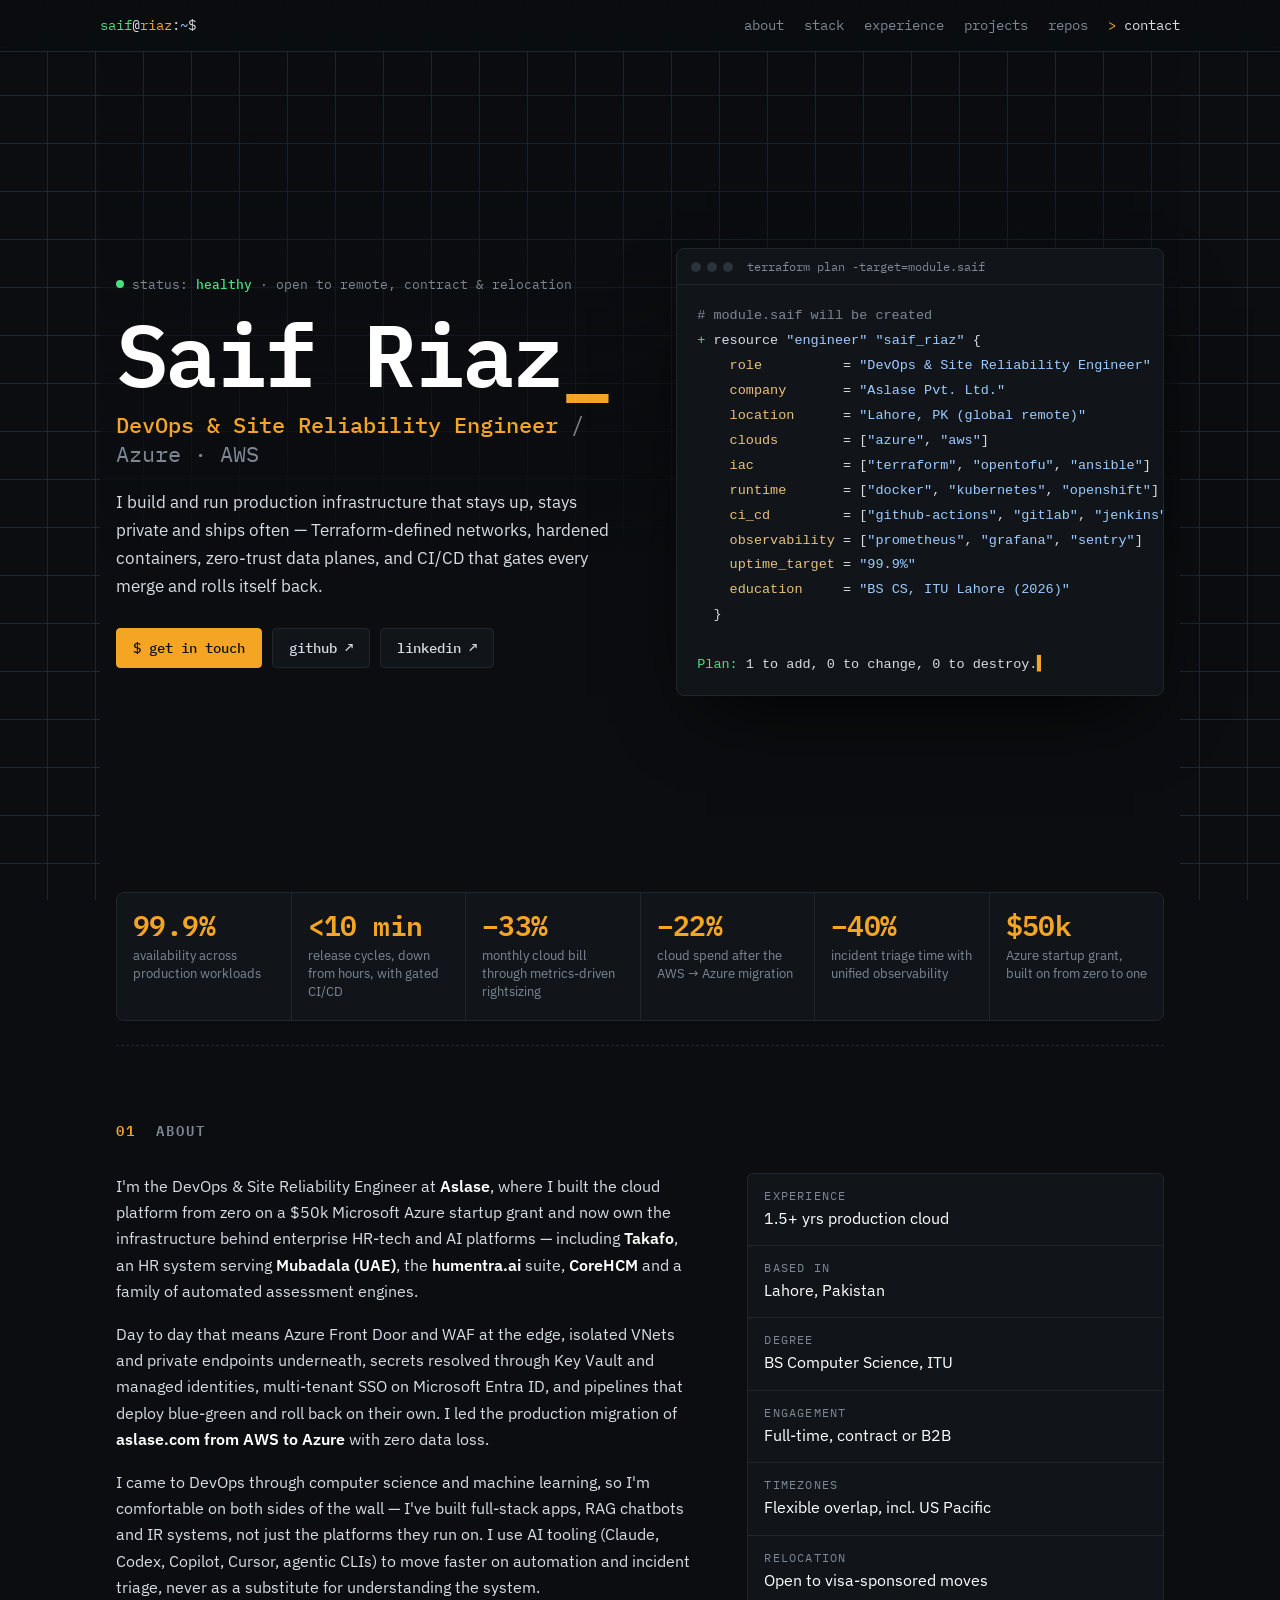
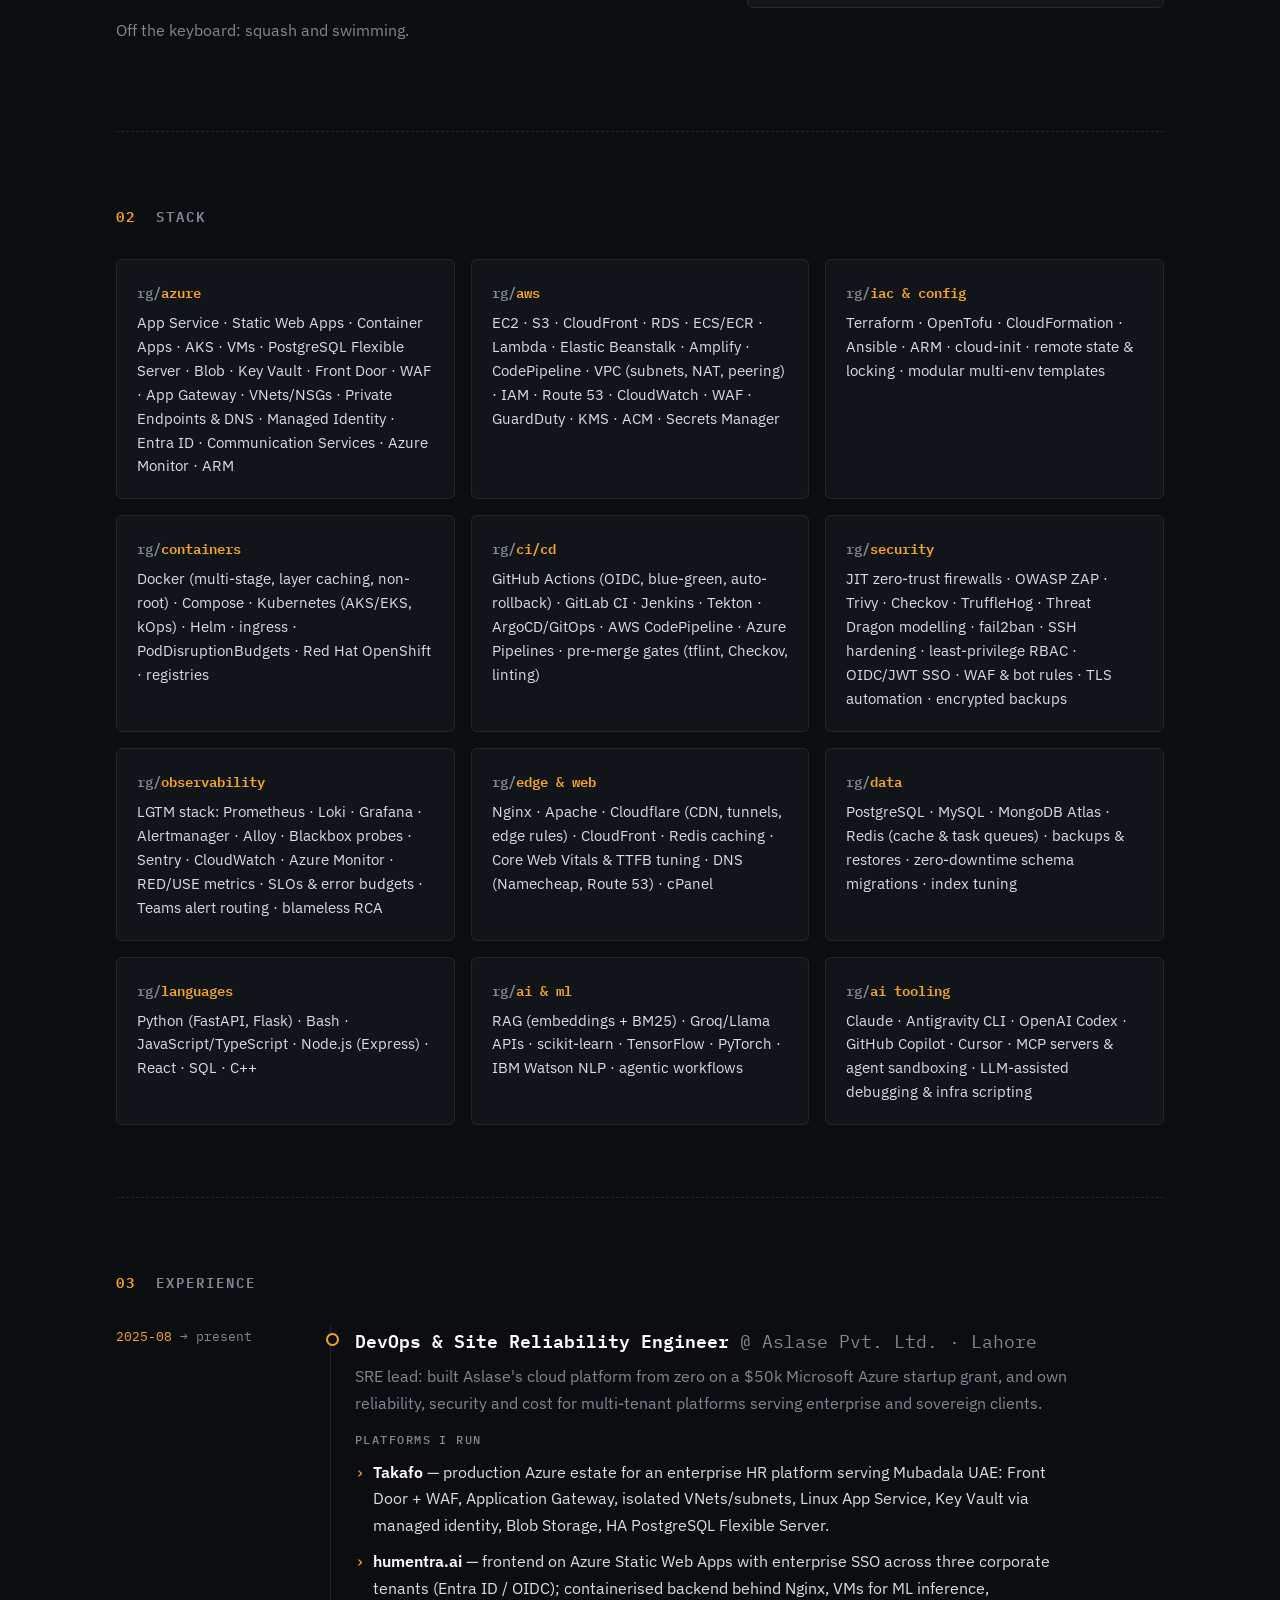
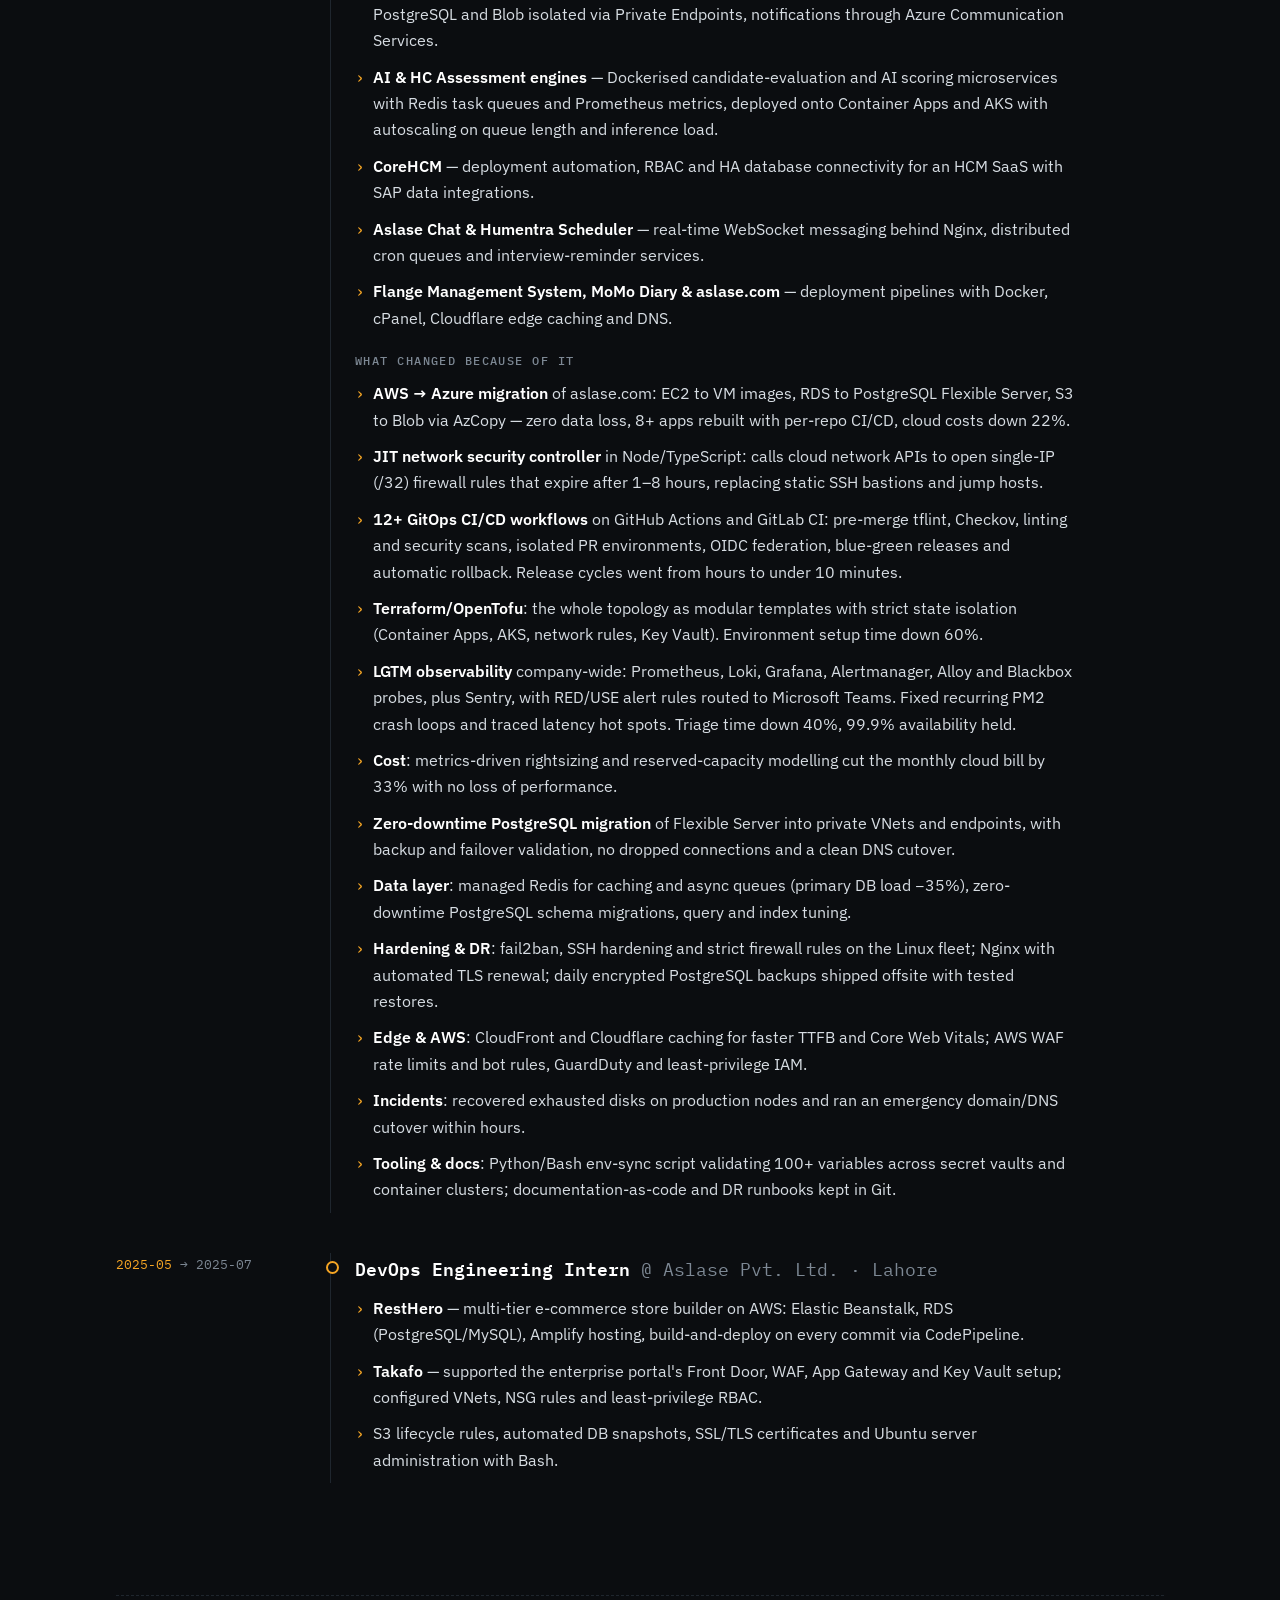
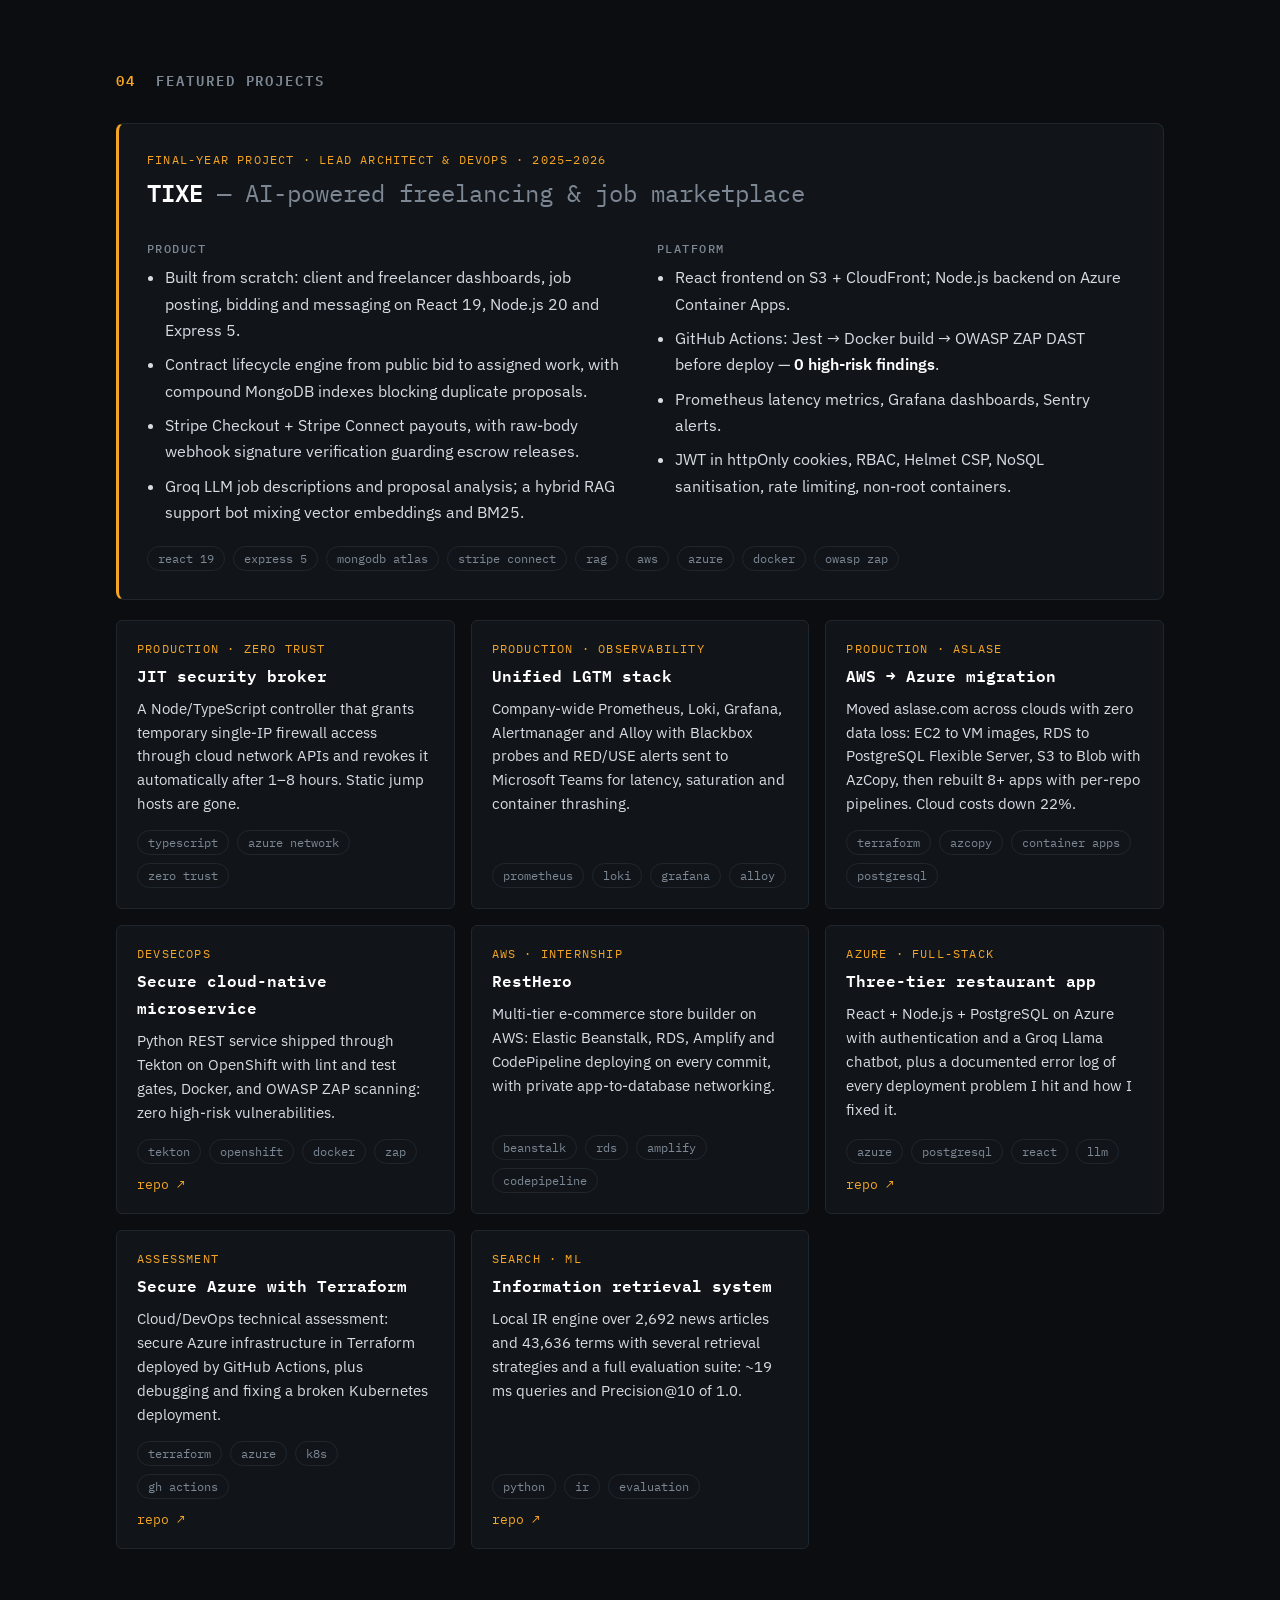
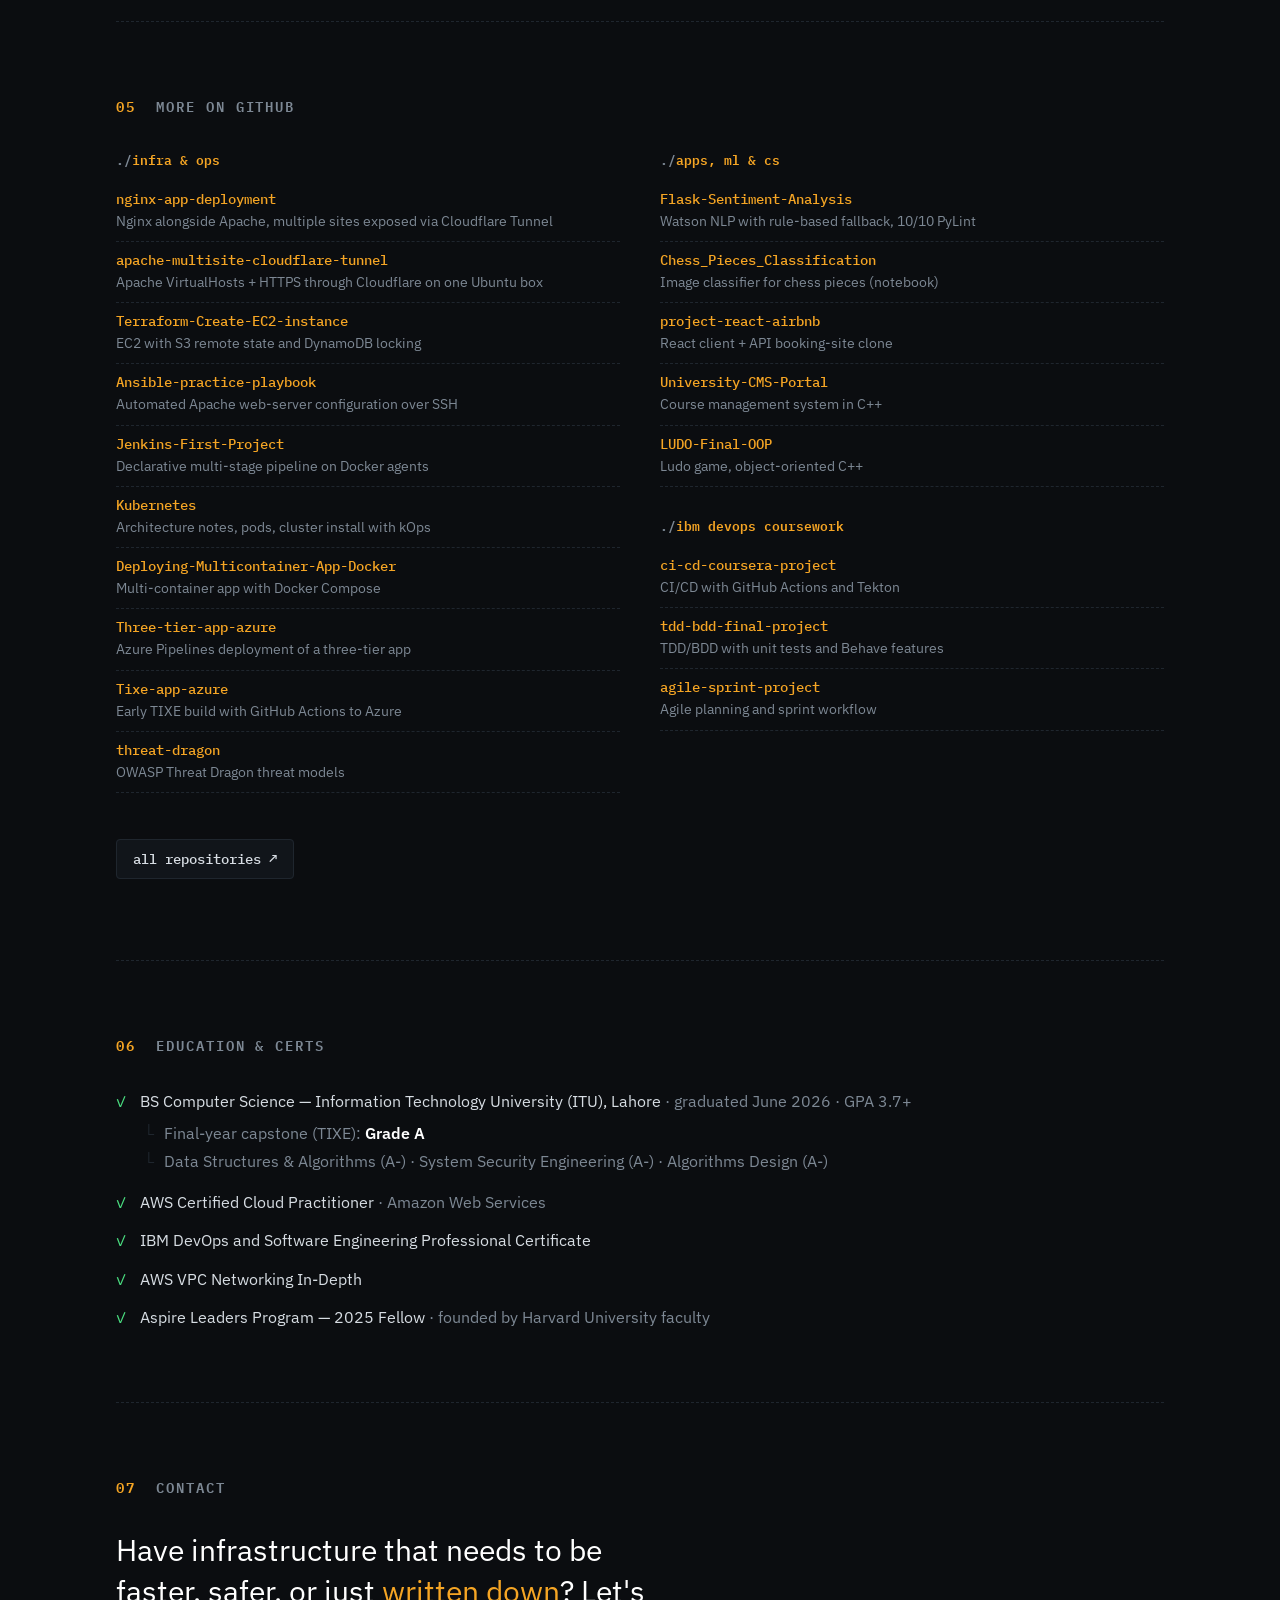
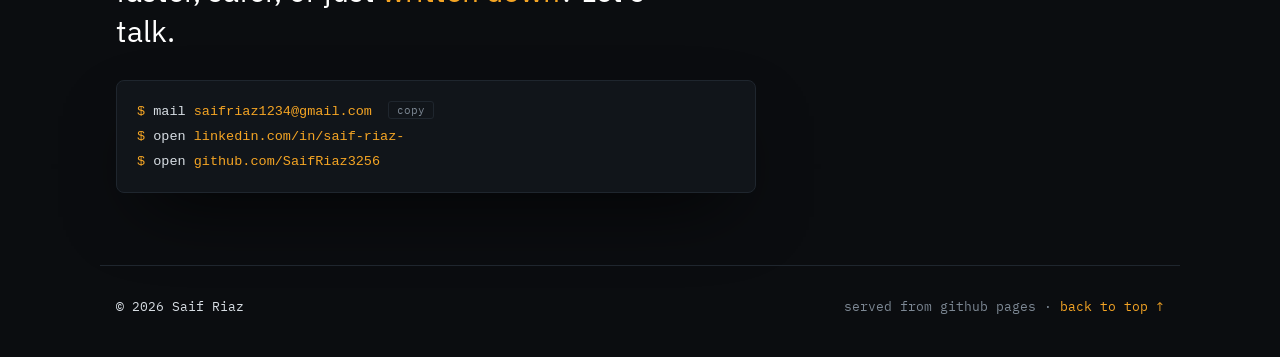
==== index.html @ 4930867e "Add personal profile site for saifriaz.tech Co-Authored-By: Claude Opus 5.5 <noreply@anthropic.com>" ====
<!doctype html>
<html lang="en">
<head>
  <meta charset="utf-8">
  <meta name="viewport" content="width=device-width, initial-scale=1">
  <title>Saif Riaz — Cloud & DevOps Engineer</title>
  <meta name="description" content="Saif Riaz is a Cloud & DevOps Engineer in Lahore, Pakistan, running production infrastructure on Azure and AWS — Terraform, Docker, Kubernetes, CI/CD, zero-trust networking and observability.">
  <link rel="canonical" href="https://saifriaz.tech/">
  <meta name="theme-color" content="#0b0d10">

  <meta property="og:type" content="profile">
  <meta property="og:url" content="https://saifriaz.tech/">
  <meta property="og:title" content="Saif Riaz — Cloud & DevOps Engineer">
  <meta property="og:description" content="Production infrastructure on Azure & AWS — Terraform, Docker, Kubernetes, CI/CD, zero-trust networking and observability.">
  <meta property="og:image" content="https://saifriaz.tech/og.png">
  <meta property="og:image:width" content="1200">
  <meta property="og:image:height" content="630">
  <meta name="twitter:card" content="summary_large_image">

  <link rel="icon" href="favicon.svg" type="image/svg+xml">
  <link rel="preconnect" href="https://fonts.googleapis.com">
  <link rel="preconnect" href="https://fonts.gstatic.com" crossorigin>
  <link href="https://fonts.googleapis.com/css2?family=IBM+Plex+Mono:wght@400;500;600&family=IBM+Plex+Sans:wght@400;500;600&display=swap" rel="stylesheet">
  <link rel="stylesheet" href="styles.css">

  <script type="application/ld+json">
  {
    "@context": "https://schema.org",
    "@type": "Person",
    "name": "Saif Riaz",
    "url": "https://saifriaz.tech/",
    "jobTitle": "Cloud & DevOps Engineer",
    "worksFor": { "@type": "Organization", "name": "Aslase Pvt. Ltd." },
    "alumniOf": { "@type": "CollegeOrUniversity", "name": "Information Technology University (ITU), Lahore" },
    "address": { "@type": "PostalAddress", "addressLocality": "Lahore", "addressCountry": "PK" },
    "email": "mailto:saifriaz1234@gmail.com",
    "sameAs": ["https://www.linkedin.com/in/saif-riaz-", "https://github.com/SaifRiaz3256"],
    "hasCredential": [
      { "@type": "EducationalOccupationalCredential", "name": "AWS Certified Cloud Practitioner" },
      { "@type": "EducationalOccupationalCredential", "name": "IBM DevOps and Software Engineering Professional Certificate" },
      { "@type": "EducationalOccupationalCredential", "name": "AWS VPC Networking In-Depth" }
    ],
    "knowsAbout": ["Microsoft Azure", "Amazon Web Services", "Terraform", "Docker", "Kubernetes", "GitHub Actions", "GitLab CI", "Prometheus", "Grafana", "Site Reliability Engineering", "DevSecOps", "Cloud migration"]
  }
  </script>
</head>
<body>
  <a class="skip" href="#main">Skip to content</a>

  <header class="bar">
    <a class="prompt" href="#top" aria-label="Saif Riaz — home"><span class="u">saif</span>@<span class="h">riaz</span>:<span class="p">~</span>$</a>
    <nav aria-label="Primary">
      <a href="#about">about</a>
      <a href="#stack">stack</a>
      <a href="#experience">experience</a>
      <a href="#projects">projects</a>
      <a href="#repos">repos</a>
      <a href="#contact">contact</a>
    </nav>
  </header>

  <main id="main">
    <!-- HERO -->
    <section class="hero" id="top">
      <div class="hero-copy">
        <p class="status"><span class="dot" aria-hidden="true"></span> status: <b>healthy</b> · open to remote, contract &amp; relocation</p>
        <h1>Saif Riaz</h1>
        <p class="role">DevOps &amp; Site Reliability Engineer <span class="muted">/ Azure · AWS</span></p>
        <p class="lede">I build and run production infrastructure that stays up, stays private and ships often — Terraform-defined networks, hardened containers, zero-trust data planes, and CI/CD that gates every merge and rolls itself back.</p>
        <div class="cta">
          <a class="btn primary" href="#contact">$ get in touch</a>
          <a class="btn" href="https://github.com/SaifRiaz3256" rel="me noopener" target="_blank">github ↗</a>
          <a class="btn" href="https://www.linkedin.com/in/saif-riaz-" rel="me noopener" target="_blank">linkedin ↗</a>
        </div>
      </div>

      <figure class="term" aria-label="Terminal summary">
        <div class="term-head" aria-hidden="true"><i></i><i></i><i></i><span>terraform plan -target=module.saif</span></div>
        <pre class="term-body"><code><span class="c"># module.saif will be created</span>
<span class="add">+</span> resource <span class="s">"engineer"</span> <span class="s">"saif_riaz"</span> {
    <span class="k">role</span>          = <span class="s">"DevOps &amp; Site Reliability Engineer"</span>
    <span class="k">company</span>       = <span class="s">"Aslase Pvt. Ltd."</span>
    <span class="k">location</span>      = <span class="s">"Lahore, PK (global remote)"</span>
    <span class="k">clouds</span>        = [<span class="s">"azure"</span>, <span class="s">"aws"</span>]
    <span class="k">iac</span>           = [<span class="s">"terraform"</span>, <span class="s">"opentofu"</span>, <span class="s">"ansible"</span>]
    <span class="k">runtime</span>       = [<span class="s">"docker"</span>, <span class="s">"kubernetes"</span>, <span class="s">"openshift"</span>]
    <span class="k">ci_cd</span>         = [<span class="s">"github-actions"</span>, <span class="s">"gitlab"</span>, <span class="s">"jenkins"</span>, <span class="s">"tekton"</span>]
    <span class="k">observability</span> = [<span class="s">"prometheus"</span>, <span class="s">"grafana"</span>, <span class="s">"sentry"</span>]
    <span class="k">uptime_target</span> = <span class="s">"99.9%"</span>
    <span class="k">education</span>     = <span class="s">"BS CS, ITU Lahore (2026)"</span>
  }

<span class="ok">Plan:</span> 1 to add, 0 to change, 0 to destroy.<span class="cursor" aria-hidden="true">▍</span></code></pre>
      </figure>
    </section>

    <!-- METRICS -->
    <section class="metrics" aria-label="Impact in numbers">
      <div><b>99.9%</b><span>availability across production workloads</span></div>
      <div><b>&lt;10 min</b><span>release cycles, down from hours, with gated CI/CD</span></div>
      <div><b>−33%</b><span>monthly cloud bill through metrics-driven rightsizing</span></div>
      <div><b>−22%</b><span>cloud spend after the AWS → Azure migration</span></div>
      <div><b>−40%</b><span>incident triage time with unified observability</span></div>
      <div><b>$50k</b><span>Azure startup grant, built on from zero to one</span></div>
    </section>

    <!-- ABOUT -->
    <section id="about" class="sec">
      <h2><span class="idx">01</span> about</h2>
      <div class="about">
        <div>
          <p>I'm the DevOps &amp; Site Reliability Engineer at <b>Aslase</b>, where I built the cloud platform from zero on a $50k Microsoft Azure startup grant and now own the infrastructure behind enterprise HR-tech and AI platforms — including <b>Takafo</b>, an HR system serving <b>Mubadala (UAE)</b>, the <b>humentra.ai</b> suite, <b>CoreHCM</b> and a family of automated assessment engines.</p>
          <p>Day to day that means Azure Front Door and WAF at the edge, isolated VNets and private endpoints underneath, secrets resolved through Key Vault and managed identities, multi-tenant SSO on Microsoft Entra ID, and pipelines that deploy blue-green and roll back on their own. I led the production migration of <b>aslase.com from AWS to Azure</b> with zero data loss.</p>
          <p>I came to DevOps through computer science and machine learning, so I'm comfortable on both sides of the wall — I've built full-stack apps, RAG chatbots and IR systems, not just the platforms they run on. I use AI tooling (Claude, Codex, Copilot, Cursor, agentic CLIs) to move faster on automation and incident triage, never as a substitute for understanding the system.</p>
          <p class="muted">Off the keyboard: squash and swimming.</p>
        </div>
        <dl class="facts">
          <div><dt>experience</dt><dd>1.5+ yrs production cloud</dd></div>
          <div><dt>based in</dt><dd>Lahore, Pakistan</dd></div>
          <div><dt>degree</dt><dd>BS Computer Science, ITU</dd></div>
          <div><dt>engagement</dt><dd>Full-time, contract or B2B</dd></div>
          <div><dt>timezones</dt><dd>Flexible overlap, incl. US Pacific</dd></div>
          <div><dt>relocation</dt><dd>Open to visa-sponsored moves</dd></div>
        </dl>
      </div>
    </section>

    <!-- STACK -->
    <section id="stack" class="sec">
      <h2><span class="idx">02</span> stack</h2>
      <div class="grid stack">
        <article class="rg">
          <h3>azure</h3>
          <p>App Service · Static Web Apps · Container Apps · AKS · VMs · PostgreSQL Flexible Server · Blob · Key Vault · Front Door · WAF · App Gateway · VNets/NSGs · Private Endpoints &amp; DNS · Managed Identity · Entra ID · Communication Services · Azure Monitor · ARM</p>
        </article>
        <article class="rg">
          <h3>aws</h3>
          <p>EC2 · S3 · CloudFront · RDS · ECS/ECR · Lambda · Elastic Beanstalk · Amplify · CodePipeline · VPC (subnets, NAT, peering) · IAM · Route 53 · CloudWatch · WAF · GuardDuty · KMS · ACM · Secrets Manager</p>
        </article>
        <article class="rg">
          <h3>iac &amp; config</h3>
          <p>Terraform · OpenTofu · CloudFormation · Ansible · ARM · cloud-init · remote state &amp; locking · modular multi-env templates</p>
        </article>
        <article class="rg">
          <h3>containers</h3>
          <p>Docker (multi-stage, layer caching, non-root) · Compose · Kubernetes (AKS/EKS, kOps) · Helm · ingress · PodDisruptionBudgets · Red Hat OpenShift · registries</p>
        </article>
        <article class="rg">
          <h3>ci/cd</h3>
          <p>GitHub Actions (OIDC, blue-green, auto-rollback) · GitLab CI · Jenkins · Tekton · ArgoCD/GitOps · AWS CodePipeline · Azure Pipelines · pre-merge gates (tflint, Checkov, linting)</p>
        </article>
        <article class="rg">
          <h3>security</h3>
          <p>JIT zero-trust firewalls · OWASP ZAP · Trivy · Checkov · TruffleHog · Threat Dragon modelling · fail2ban · SSH hardening · least-privilege RBAC · OIDC/JWT SSO · WAF &amp; bot rules · TLS automation · encrypted backups</p>
        </article>
        <article class="rg">
          <h3>observability</h3>
          <p>LGTM stack: Prometheus · Loki · Grafana · Alertmanager · Alloy · Blackbox probes · Sentry · CloudWatch · Azure Monitor · RED/USE metrics · SLOs &amp; error budgets · Teams alert routing · blameless RCA</p>
        </article>
        <article class="rg">
          <h3>edge &amp; web</h3>
          <p>Nginx · Apache · Cloudflare (CDN, tunnels, edge rules) · CloudFront · Redis caching · Core Web Vitals &amp; TTFB tuning · DNS (Namecheap, Route 53) · cPanel</p>
        </article>
        <article class="rg">
          <h3>data</h3>
          <p>PostgreSQL · MySQL · MongoDB Atlas · Redis (cache &amp; task queues) · backups &amp; restores · zero-downtime schema migrations · index tuning</p>
        </article>
        <article class="rg">
          <h3>languages</h3>
          <p>Python (FastAPI, Flask) · Bash · JavaScript/TypeScript · Node.js (Express) · React · SQL · C++</p>
        </article>
        <article class="rg">
          <h3>ai &amp; ml</h3>
          <p>RAG (embeddings + BM25) · Groq/Llama APIs · scikit-learn · TensorFlow · PyTorch · IBM Watson NLP · agentic workflows</p>
        </article>
        <article class="rg">
          <h3>ai tooling</h3>
          <p>Claude · Antigravity CLI · OpenAI Codex · GitHub Copilot · Cursor · MCP servers &amp; agent sandboxing · LLM-assisted debugging &amp; infra scripting</p>
        </article>
      </div>
    </section>

    <!-- EXPERIENCE -->
    <section id="experience" class="sec">
      <h2><span class="idx">03</span> experience</h2>
      <ol class="log">
        <li>
          <div class="when"><time datetime="2025-08">2025-08</time> → <span>present</span></div>
          <div class="what">
            <h3>DevOps &amp; Site Reliability Engineer <span class="at">@ Aslase Pvt. Ltd. · Lahore</span></h3>
            <p class="sub">SRE lead: built Aslase's cloud platform from zero on a $50k Microsoft Azure startup grant, and own reliability, security and cost for multi-tenant platforms serving enterprise and sovereign clients.</p>

            <h4>platforms I run</h4>
            <ul>
              <li><b>Takafo</b> — production Azure estate for an enterprise HR platform serving Mubadala UAE: Front Door + WAF, Application Gateway, isolated VNets/subnets, Linux App Service, Key Vault via managed identity, Blob Storage, HA PostgreSQL Flexible Server.</li>
              <li><b>humentra.ai</b> — frontend on Azure Static Web Apps with enterprise SSO across three corporate tenants (Entra ID / OIDC); containerised backend behind Nginx, VMs for ML inference, PostgreSQL and Blob isolated via Private Endpoints, notifications through Azure Communication Services.</li>
              <li><b>AI &amp; HC Assessment engines</b> — Dockerised candidate-evaluation and AI scoring microservices with Redis task queues and Prometheus metrics, deployed onto Container Apps and AKS with autoscaling on queue length and inference load.</li>
              <li><b>CoreHCM</b> — deployment automation, RBAC and HA database connectivity for an HCM SaaS with SAP data integrations.</li>
              <li><b>Aslase Chat &amp; Humentra Scheduler</b> — real-time WebSocket messaging behind Nginx, distributed cron queues and interview-reminder services.</li>
              <li><b>Flange Management System, MoMo Diary &amp; aslase.com</b> — deployment pipelines with Docker, cPanel, Cloudflare edge caching and DNS.</li>
            </ul>

            <h4>what changed because of it</h4>
            <ul>
              <li><b>AWS → Azure migration</b> of aslase.com: EC2 to VM images, RDS to PostgreSQL Flexible Server, S3 to Blob via AzCopy — zero data loss, 8+ apps rebuilt with per-repo CI/CD, cloud costs down 22%.</li>
              <li><b>JIT network security controller</b> in Node/TypeScript: calls cloud network APIs to open single-IP (/32) firewall rules that expire after 1–8 hours, replacing static SSH bastions and jump hosts.</li>
              <li><b>12+ GitOps CI/CD workflows</b> on GitHub Actions and GitLab CI: pre-merge tflint, Checkov, linting and security scans, isolated PR environments, OIDC federation, blue-green releases and automatic rollback. Release cycles went from hours to under 10 minutes.</li>
              <li><b>Terraform/OpenTofu</b>: the whole topology as modular templates with strict state isolation (Container Apps, AKS, network rules, Key Vault). Environment setup time down 60%.</li>
              <li><b>LGTM observability</b> company-wide: Prometheus, Loki, Grafana, Alertmanager, Alloy and Blackbox probes, plus Sentry, with RED/USE alert rules routed to Microsoft Teams. Fixed recurring PM2 crash loops and traced latency hot spots. Triage time down 40%, 99.9% availability held.</li>
              <li><b>Cost</b>: metrics-driven rightsizing and reserved-capacity modelling cut the monthly cloud bill by 33% with no loss of performance.</li>
              <li><b>Zero-downtime PostgreSQL migration</b> of Flexible Server into private VNets and endpoints, with backup and failover validation, no dropped connections and a clean DNS cutover.</li>
              <li><b>Data layer</b>: managed Redis for caching and async queues (primary DB load −35%), zero-downtime PostgreSQL schema migrations, query and index tuning.</li>
              <li><b>Hardening &amp; DR</b>: fail2ban, SSH hardening and strict firewall rules on the Linux fleet; Nginx with automated TLS renewal; daily encrypted PostgreSQL backups shipped offsite with tested restores.</li>
              <li><b>Edge &amp; AWS</b>: CloudFront and Cloudflare caching for faster TTFB and Core Web Vitals; AWS WAF rate limits and bot rules, GuardDuty and least-privilege IAM.</li>
              <li><b>Incidents</b>: recovered exhausted disks on production nodes and ran an emergency domain/DNS cutover within hours.</li>
              <li><b>Tooling &amp; docs</b>: Python/Bash env-sync script validating 100+ variables across secret vaults and container clusters; documentation-as-code and DR runbooks kept in Git.</li>
            </ul>
          </div>
        </li>
        <li>
          <div class="when"><time datetime="2025-05">2025-05</time> → <time datetime="2025-07">2025-07</time></div>
          <div class="what">
            <h3>DevOps Engineering Intern <span class="at">@ Aslase Pvt. Ltd. · Lahore</span></h3>
            <ul>
              <li><b>RestHero</b> — multi-tier e-commerce store builder on AWS: Elastic Beanstalk, RDS (PostgreSQL/MySQL), Amplify hosting, build-and-deploy on every commit via CodePipeline.</li>
              <li><b>Takafo</b> — supported the enterprise portal's Front Door, WAF, App Gateway and Key Vault setup; configured VNets, NSG rules and least-privilege RBAC.</li>
              <li>S3 lifecycle rules, automated DB snapshots, SSL/TLS certificates and Ubuntu server administration with Bash.</li>
            </ul>
          </div>
        </li>
      </ol>
    </section>

    <!-- PROJECTS -->
    <section id="projects" class="sec">
      <h2><span class="idx">04</span> featured projects</h2>

      <article class="feature">
        <header>
          <p class="tag">final-year project · lead architect &amp; devops · 2025–2026</p>
          <h3>TIXE <span class="muted">— AI-powered freelancing &amp; job marketplace</span></h3>
        </header>
        <div class="feature-body two">
          <div>
            <h4>product</h4>
            <ul>
              <li>Built from scratch: client and freelancer dashboards, job posting, bidding and messaging on React 19, Node.js 20 and Express 5.</li>
              <li>Contract lifecycle engine from public bid to assigned work, with compound MongoDB indexes blocking duplicate proposals.</li>
              <li>Stripe Checkout + Stripe Connect payouts, with raw-body webhook signature verification guarding escrow releases.</li>
              <li>Groq LLM job descriptions and proposal analysis; a hybrid RAG support bot mixing vector embeddings and BM25.</li>
            </ul>
          </div>
          <div>
            <h4>platform</h4>
            <ul>
              <li>React frontend on S3 + CloudFront; Node.js backend on Azure Container Apps.</li>
              <li>GitHub Actions: Jest → Docker build → OWASP ZAP DAST before deploy — <b>0 high-risk findings</b>.</li>
              <li>Prometheus latency metrics, Grafana dashboards, Sentry alerts.</li>
              <li>JWT in httpOnly cookies, RBAC, Helmet CSP, NoSQL sanitisation, rate limiting, non-root containers.</li>
            </ul>
          </div>
        </div>
        <div class="chips"><span>react 19</span><span>express 5</span><span>mongodb atlas</span><span>stripe connect</span><span>rag</span><span>aws</span><span>azure</span><span>docker</span><span>owasp zap</span></div>
      </article>

      <div class="grid cards">
        <article class="card">
          <p class="tag">production · zero trust</p>
          <h3>JIT security broker</h3>
          <p>A Node/TypeScript controller that grants temporary single-IP firewall access through cloud network APIs and revokes it automatically after 1–8 hours. Static jump hosts are gone.</p>
          <div class="chips"><span>typescript</span><span>azure network</span><span>zero trust</span></div>
        </article>
        <article class="card">
          <p class="tag">production · observability</p>
          <h3>Unified LGTM stack</h3>
          <p>Company-wide Prometheus, Loki, Grafana, Alertmanager and Alloy with Blackbox probes and RED/USE alerts sent to Microsoft Teams for latency, saturation and container thrashing.</p>
          <div class="chips"><span>prometheus</span><span>loki</span><span>grafana</span><span>alloy</span></div>
        </article>
        <article class="card">
          <p class="tag">production · aslase</p>
          <h3>AWS → Azure migration</h3>
          <p>Moved aslase.com across clouds with zero data loss: EC2 to VM images, RDS to PostgreSQL Flexible Server, S3 to Blob with AzCopy, then rebuilt 8+ apps with per-repo pipelines. Cloud costs down 22%.</p>
          <div class="chips"><span>terraform</span><span>azcopy</span><span>container apps</span><span>postgresql</span></div>
        </article>
        <article class="card">
          <p class="tag">devsecops</p>
          <h3>Secure cloud-native microservice</h3>
          <p>Python REST service shipped through Tekton on OpenShift with lint and test gates, Docker, and OWASP ZAP scanning: zero high-risk vulnerabilities.</p>
          <div class="chips"><span>tekton</span><span>openshift</span><span>docker</span><span>zap</span></div>
          <a class="more" href="https://github.com/SaifRiaz3256/devops-capstone-project" target="_blank" rel="noopener">repo ↗</a>
        </article>
        <article class="card">
          <p class="tag">aws · internship</p>
          <h3>RestHero</h3>
          <p>Multi-tier e-commerce store builder on AWS: Elastic Beanstalk, RDS, Amplify and CodePipeline deploying on every commit, with private app-to-database networking.</p>
          <div class="chips"><span>beanstalk</span><span>rds</span><span>amplify</span><span>codepipeline</span></div>
        </article>
        <article class="card">
          <p class="tag">azure · full-stack</p>
          <h3>Three-tier restaurant app</h3>
          <p>React + Node.js + PostgreSQL on Azure with authentication and a Groq Llama chatbot, plus a documented error log of every deployment problem I hit and how I fixed it.</p>
          <div class="chips"><span>azure</span><span>postgresql</span><span>react</span><span>llm</span></div>
          <a class="more" href="https://github.com/SaifRiaz3256/resturantapp-azure-deployed" target="_blank" rel="noopener">repo ↗</a>
        </article>
        <article class="card">
          <p class="tag">assessment</p>
          <h3>Secure Azure with Terraform</h3>
          <p>Cloud/DevOps technical assessment: secure Azure infrastructure in Terraform deployed by GitHub Actions, plus debugging and fixing a broken Kubernetes deployment.</p>
          <div class="chips"><span>terraform</span><span>azure</span><span>k8s</span><span>gh actions</span></div>
          <a class="more" href="https://github.com/SaifRiaz3256/orzeh-assessment" target="_blank" rel="noopener">repo ↗</a>
        </article>
        <article class="card">
          <p class="tag">search · ml</p>
          <h3>Information retrieval system</h3>
          <p>Local IR engine over 2,692 news articles and 43,636 terms with several retrieval strategies and a full evaluation suite: ~19 ms queries and Precision@10 of 1.0.</p>
          <div class="chips"><span>python</span><span>ir</span><span>evaluation</span></div>
          <a class="more" href="https://github.com/SaifRiaz3256/Information-Retrieval-System" target="_blank" rel="noopener">repo ↗</a>
        </article>
      </div>
    </section>

    <!-- REPOS -->
    <section id="repos" class="sec">
      <h2><span class="idx">05</span> more on github</h2>
      <div class="repos">
        <div>
          <h3 class="grp">infra &amp; ops</h3>
          <ul>
            <li><a href="https://github.com/SaifRiaz3256/nginx-app-deployment" target="_blank" rel="noopener">nginx-app-deployment</a><span>Nginx alongside Apache, multiple sites exposed via Cloudflare Tunnel</span></li>
            <li><a href="https://github.com/SaifRiaz3256/apache-multisite-cloudflare-tunnel" target="_blank" rel="noopener">apache-multisite-cloudflare-tunnel</a><span>Apache VirtualHosts + HTTPS through Cloudflare on one Ubuntu box</span></li>
            <li><a href="https://github.com/SaifRiaz3256/Terraform-Create-EC2-instance" target="_blank" rel="noopener">Terraform-Create-EC2-instance</a><span>EC2 with S3 remote state and DynamoDB locking</span></li>
            <li><a href="https://github.com/SaifRiaz3256/Ansible-practice-playbook" target="_blank" rel="noopener">Ansible-practice-playbook</a><span>Automated Apache web-server configuration over SSH</span></li>
            <li><a href="https://github.com/SaifRiaz3256/Jenkins-First-Project" target="_blank" rel="noopener">Jenkins-First-Project</a><span>Declarative multi-stage pipeline on Docker agents</span></li>
            <li><a href="https://github.com/SaifRiaz3256/Kubernetes" target="_blank" rel="noopener">Kubernetes</a><span>Architecture notes, pods, cluster install with kOps</span></li>
            <li><a href="https://github.com/SaifRiaz3256/Deploying-Multicontainer-App-Docker" target="_blank" rel="noopener">Deploying-Multicontainer-App-Docker</a><span>Multi-container app with Docker Compose</span></li>
            <li><a href="https://github.com/SaifRiaz3256/Three-tier-app-azure" target="_blank" rel="noopener">Three-tier-app-azure</a><span>Azure Pipelines deployment of a three-tier app</span></li>
            <li><a href="https://github.com/SaifRiaz3256/Tixe-app-azure" target="_blank" rel="noopener">Tixe-app-azure</a><span>Early TIXE build with GitHub Actions to Azure</span></li>
            <li><a href="https://github.com/SaifRiaz3256/threat-dragon" target="_blank" rel="noopener">threat-dragon</a><span>OWASP Threat Dragon threat models</span></li>
          </ul>
        </div>
        <div>
          <h3 class="grp">apps, ml &amp; cs</h3>
          <ul>
            <li><a href="https://github.com/SaifRiaz3256/Flask-Sentiment-Analysis" target="_blank" rel="noopener">Flask-Sentiment-Analysis</a><span>Watson NLP with rule-based fallback, 10/10 PyLint</span></li>
            <li><a href="https://github.com/SaifRiaz3256/Chess_Pieces_Classification" target="_blank" rel="noopener">Chess_Pieces_Classification</a><span>Image classifier for chess pieces (notebook)</span></li>
            <li><a href="https://github.com/SaifRiaz3256/project-react-airbnb" target="_blank" rel="noopener">project-react-airbnb</a><span>React client + API booking-site clone</span></li>
            <li><a href="https://github.com/SaifRiaz3256/University-CMS-Portal" target="_blank" rel="noopener">University-CMS-Portal</a><span>Course management system in C++</span></li>
            <li><a href="https://github.com/SaifRiaz3256/LUDO-Final-OOP" target="_blank" rel="noopener">LUDO-Final-OOP</a><span>Ludo game, object-oriented C++</span></li>
          </ul>
          <h3 class="grp">ibm devops coursework</h3>
          <ul>
            <li><a href="https://github.com/SaifRiaz3256/ci-cd-coursera-project" target="_blank" rel="noopener">ci-cd-coursera-project</a><span>CI/CD with GitHub Actions and Tekton</span></li>
            <li><a href="https://github.com/SaifRiaz3256/tdd-bdd-final-project" target="_blank" rel="noopener">tdd-bdd-final-project</a><span>TDD/BDD with unit tests and Behave features</span></li>
            <li><a href="https://github.com/SaifRiaz3256/agile-sprint-project" target="_blank" rel="noopener">agile-sprint-project</a><span>Agile planning and sprint workflow</span></li>
          </ul>
        </div>
      </div>
      <p><a class="btn" href="https://github.com/SaifRiaz3256?tab=repositories" target="_blank" rel="noopener">all repositories ↗</a></p>
    </section>

    <!-- CERTS -->
    <section id="certs" class="sec">
      <h2><span class="idx">06</span> education &amp; certs</h2>
      <ul class="certs">
        <li><span class="ok">✓</span> BS Computer Science — Information Technology University (ITU), Lahore <span class="muted">· graduated June 2026 · GPA 3.7+</span>
          <ul class="sub-list">
            <li>Final-year capstone (TIXE): <b>Grade A</b></li>
            <li>Data Structures &amp; Algorithms (A-) · System Security Engineering (A-) · Algorithms Design (A-)</li>
          </ul>
        </li>
        <li><span class="ok">✓</span> AWS Certified Cloud Practitioner <span class="muted">· Amazon Web Services</span></li>
        <li><span class="ok">✓</span> IBM DevOps and Software Engineering Professional Certificate</li>
        <li><span class="ok">✓</span> AWS VPC Networking In-Depth</li>
        <li><span class="ok">✓</span> Aspire Leaders Program — 2025 Fellow <span class="muted">· founded by Harvard University faculty</span></li>
      </ul>
    </section>

    <!-- CONTACT -->
    <section id="contact" class="sec contact">
      <h2><span class="idx">07</span> contact</h2>
      <p class="big">Have infrastructure that needs to be faster, safer, or just <em>written down</em>? Let's talk.</p>
      <div class="term small">
        <pre class="term-body"><code><span class="p">$</span> mail <a href="mailto:saifriaz1234@gmail.com">saifriaz1234@gmail.com</a> <button class="copy" data-copy="saifriaz1234@gmail.com" type="button">copy</button>
<span class="p">$</span> open <a href="https://www.linkedin.com/in/saif-riaz-" rel="me noopener" target="_blank">linkedin.com/in/saif-riaz-</a>
<span class="p">$</span> open <a href="https://github.com/SaifRiaz3256" rel="me noopener" target="_blank">github.com/SaifRiaz3256</a></code></pre>
      </div>
    </section>
  </main>

  <footer class="foot">
    <span>© <span id="yr">2026</span> Saif Riaz</span>
    <span class="muted">served from github pages · <a href="#top">back to top ↑</a></span>
  </footer>

  <script src="script.js" defer></script>
</body>
</html>
---- styles.css ----
:root {
  --bg: #0b0d10;
  --panel: #11151a;
  --line: #1f262e;
  --text: #d7dde3;
  --muted: #7d8894;
  --accent: #f5a524;      /* amber — the single accent */
  --accent-dim: #f5a52422;
  --ok: #4ade80;
  --str: #9ecbff;
  --mono: "IBM Plex Mono", ui-monospace, SFMono-Regular, Menlo, monospace;
  --sans: "IBM Plex Sans", system-ui, -apple-system, "Segoe UI", sans-serif;
  --max: 1080px;
}

* { box-sizing: border-box; }
html { scroll-behavior: smooth; scroll-padding-top: 72px; }
body {
  margin: 0;
  background: var(--bg);
  color: var(--text);
  font: 16px/1.65 var(--sans);
  -webkit-font-smoothing: antialiased;
  background-image:
    linear-gradient(var(--line) 1px, transparent 1px),
    linear-gradient(90deg, var(--line) 1px, transparent 1px);
  background-size: 48px 48px;
  background-position: -1px -1px;
  background-attachment: fixed;
}
body::before { /* fade the grid toward the bottom */
  content: ""; position: fixed; inset: 0; pointer-events: none; z-index: -1;
}
main, .bar, .foot { position: relative; }
main { background: linear-gradient(180deg, transparent 0, var(--bg) 520px); }

a { color: var(--accent); text-decoration: none; }
a:hover { text-decoration: underline; text-underline-offset: 3px; }
:focus-visible { outline: 2px solid var(--accent); outline-offset: 3px; border-radius: 2px; }
.muted { color: var(--muted); font-weight: 400; }
b { color: #fff; font-weight: 600; }

.skip { position: absolute; left: -999px; top: 8px; background: var(--accent); color: #000; padding: 6px 10px; z-index: 10; }
.skip:focus { left: 8px; }

/* ---- top bar ---- */
.bar {
  position: sticky; top: 0; z-index: 5;
  display: flex; align-items: center; justify-content: space-between; gap: 16px;
  padding: 14px max(16px, calc((100vw - var(--max)) / 2));
  background: color-mix(in srgb, var(--bg) 85%, transparent);
  backdrop-filter: blur(8px);
  border-bottom: 1px solid var(--line);
  font-family: var(--mono); font-size: 14px;
}
.prompt { color: var(--text); white-space: nowrap; }
.prompt .u { color: var(--ok); } .prompt .h { color: var(--accent); } .prompt .p { color: var(--str); }
.bar nav { display: flex; gap: 20px; overflow-x: auto; scrollbar-width: none; }
.bar nav a { color: var(--muted); }
.bar nav a:hover, .bar nav a.active { color: var(--text); text-decoration: none; }
.bar nav a.active::before { content: "> "; color: var(--accent); }

main { max-width: var(--max); margin: 0 auto; padding: 0 16px; }

/* ---- hero ---- */
.hero {
  display: grid; grid-template-columns: 1.05fr 1fr; gap: 48px; align-items: center;
  min-height: min(calc(100vh - 60px), 860px); padding: 64px 0;
}
.status { font: 13px var(--mono); color: var(--muted); margin: 0 0 18px; display: flex; align-items: center; flex-wrap: wrap; gap: 4px 8px; }
.status b { color: var(--ok); font-weight: 500; }
.dot { width: 8px; height: 8px; border-radius: 50%; background: var(--ok); box-shadow: 0 0 0 0 #4ade8088; animation: pulse 2.4s infinite; }
@keyframes pulse { 70% { box-shadow: 0 0 0 8px #4ade8000; } 100% { box-shadow: 0 0 0 0 #4ade8000; } }

h1 {
  font: 600 clamp(48px, 8vw, 88px)/0.95 var(--mono);
  letter-spacing: -0.04em; margin: 0; color: #fff;
}
h1::after { content: "_"; color: var(--accent); animation: blink 1.1s steps(1) infinite; }
@keyframes blink { 50% { opacity: 0; } }
.role { font: 500 clamp(18px, 2.2vw, 22px) var(--mono); margin: 16px 0 20px; color: var(--accent); }
.lede { max-width: 52ch; color: var(--text); font-size: 17px; margin: 0 0 28px; }

.cta { display: flex; flex-wrap: wrap; gap: 10px; }
.btn {
  font: 500 14px var(--mono); padding: 10px 16px; border: 1px solid var(--line);
  color: var(--text); background: var(--panel); border-radius: 4px; transition: border-color .15s, transform .15s;
}
.btn:hover { border-color: var(--accent); text-decoration: none; transform: translateY(-1px); }
.btn.primary { background: var(--accent); color: #111; border-color: var(--accent); }

/* ---- terminal ---- */
.term { margin: 0; background: var(--panel); border: 1px solid var(--line); border-radius: 8px; overflow: hidden; box-shadow: 0 30px 80px -30px #000; }
.term-head { display: flex; align-items: center; gap: 6px; padding: 10px 14px; border-bottom: 1px solid var(--line); font: 12px var(--mono); color: var(--muted); }
.term-head i { width: 10px; height: 10px; border-radius: 50%; background: #2a323b; }
.term-head span { margin-left: 8px; overflow: hidden; text-overflow: ellipsis; white-space: nowrap; }
.term-body { margin: 0; padding: 18px 20px; font: 13.5px/1.7 var(--mono); overflow-x: auto; color: var(--text); }
.term-body .c { color: var(--muted); }
.term-body .add { color: var(--ok); }
.term-body .s { color: var(--str); }
.term-body .k { color: #e6c07b; }
.term-body .ok, .ok { color: var(--ok); }
.term-body .p { color: var(--accent); }
.cursor { color: var(--accent); animation: blink 1.1s steps(1) infinite; }

/* ---- sections ---- */
.sec { padding: 72px 0; border-top: 1px dashed var(--line); }
h2 { font: 600 14px var(--mono); text-transform: uppercase; letter-spacing: .14em; color: var(--muted); margin: 0 0 32px; }
h2 .idx { color: var(--accent); margin-right: 10px; }
h3 { font: 600 18px var(--mono); color: #fff; margin: 0 0 8px; }

.about { display: grid; grid-template-columns: 1.4fr 1fr; gap: 48px; }
.about p { margin: 0 0 16px; max-width: 62ch; }
.facts { margin: 0; display: grid; gap: 1px; background: var(--line); border: 1px solid var(--line); border-radius: 6px; overflow: hidden; align-self: start; grid-column: 2; }
.facts div { background: var(--panel); padding: 14px 16px; }
.facts dt { font: 12px var(--mono); color: var(--muted); text-transform: uppercase; letter-spacing: .1em; }
.facts dd { margin: 2px 0 0; color: #fff; }

.grid.stack { display: grid; grid-template-columns: repeat(3, 1fr); gap: 16px; }
.rg { background: var(--panel); border: 1px solid var(--line); border-radius: 6px; padding: 20px; transition: border-color .15s; }
.rg:hover { border-color: #3a4450; }
.rg h3 { font-size: 14px; color: var(--accent); }
.rg h3::before { content: "rg/"; color: var(--muted); }
.rg p { margin: 0; color: var(--text); font-size: 14.5px; }

.log { list-style: none; margin: 0; padding: 0; }
.log > li { display: grid; grid-template-columns: 190px 1fr; gap: 24px; padding: 0 0 40px; position: relative; }
.when { font: 13px var(--mono); color: var(--muted); padding-top: 3px; }
.when time:first-child { color: var(--accent); }
.what { border-left: 1px solid var(--line); padding-left: 24px; position: relative; }
.what::before { content: ""; position: absolute; left: -5px; top: 8px; width: 9px; height: 9px; border-radius: 50%; background: var(--bg); border: 2px solid var(--accent); }
.at { color: var(--muted); font-weight: 400; }
.what ul { margin: 12px 0 0; padding: 0; list-style: none; }
.what li { padding-left: 18px; position: relative; margin-bottom: 10px; max-width: 72ch; }
.what li::before { content: "›"; position: absolute; left: 0; color: var(--accent); font-family: var(--mono); }

.feature { background: var(--panel); border: 1px solid var(--line); border-radius: 8px; padding: 28px; border-left: 3px solid var(--accent); }
.feature h3 { font-size: 24px; }
.tag { font: 12px var(--mono); color: var(--accent); text-transform: uppercase; letter-spacing: .1em; margin: 0 0 6px; }
.feature ul { margin: 16px 0 20px; padding-left: 18px; }
.feature li { margin-bottom: 8px; }
.chips { display: flex; flex-wrap: wrap; gap: 8px; }
.chips span { font: 12px var(--mono); padding: 4px 10px; border: 1px solid var(--line); border-radius: 999px; color: var(--muted); }

.certs { list-style: none; margin: 0; padding: 0; display: grid; gap: 12px; }
.certs li { font-size: 16px; }
.certs .ok { font-family: var(--mono); margin-right: 10px; }

.contact .big { font-size: clamp(22px, 3vw, 30px); line-height: 1.35; max-width: 30ch; color: #fff; margin: 0 0 28px; }
.contact em { color: var(--accent); font-style: normal; }
.term.small { max-width: 640px; }
.copy { font: 11px var(--mono); background: transparent; color: var(--muted); border: 1px solid var(--line); border-radius: 3px; padding: 1px 8px; margin-left: 8px; cursor: pointer; vertical-align: 1px; }
.copy:hover { color: var(--text); border-color: var(--accent); }

.foot { max-width: var(--max); margin: 0 auto; padding: 32px 16px 48px; border-top: 1px solid var(--line); display: flex; justify-content: space-between; flex-wrap: wrap; gap: 12px; font: 13px var(--mono); color: var(--text); }

/* reveal on scroll (only when JS runs) */
.js .sec > *:not(h2) { opacity: 0; transform: translateY(12px); transition: opacity .5s ease, transform .5s ease; }
.js .sec.in > *:not(h2) { opacity: 1; transform: none; }

/* ---- responsive ---- */
@media (max-width: 900px) {
  .hero { grid-template-columns: 1fr; min-height: auto; padding: 48px 0 64px; gap: 36px; }
  .about { grid-template-columns: 1fr; gap: 24px; }
  .facts { grid-column: auto; grid-row: auto; grid-template-columns: 1fr 1fr; }
  .grid.stack { grid-template-columns: 1fr 1fr; }
  .log > li { grid-template-columns: 1fr; gap: 8px; }
}
@media (max-width: 600px) {
  .bar nav { display: none; }
  .grid.stack { grid-template-columns: 1fr; }
  .facts { grid-template-columns: 1fr; }
  .term-body { font-size: 12px; padding: 14px; }
  .sec { padding: 56px 0; }
  .feature { padding: 20px; }
}
@media (prefers-reduced-motion: reduce) {
  *, *::before, *::after { animation: none !important; transition: none !important; }
  html { scroll-behavior: auto; }
  .js .sec > *:not(h2) { opacity: 1; transform: none; }
}

/* ---- additions: metrics, sub-heads, cards, repos ---- */
.metrics { display: grid; grid-template-columns: repeat(6, 1fr); gap: 1px; background: var(--line); border: 1px solid var(--line); border-radius: 8px; overflow: hidden; margin: 0 0 24px; }
.metrics div { background: var(--panel); padding: 18px 16px; }
.metrics b { display: block; font: 600 28px/1 var(--mono); color: var(--accent); margin-bottom: 8px; letter-spacing: -0.02em; }
.metrics span { font-size: 13px; color: var(--muted); line-height: 1.4; display: block; }

h4 { font: 500 12px var(--mono); text-transform: uppercase; letter-spacing: .12em; color: var(--muted); margin: 22px 0 4px; }
.what h4:first-of-type { margin-top: 16px; }

.feature-body.two { display: grid; grid-template-columns: 1fr 1fr; gap: 32px; }
.feature-body.two ul { margin-top: 8px; }
.feature { margin-bottom: 20px; }

.grid.cards { display: grid; grid-template-columns: repeat(3, 1fr); gap: 16px; }
.card { background: var(--panel); border: 1px solid var(--line); border-radius: 6px; padding: 20px; display: flex; flex-direction: column; transition: border-color .15s, transform .15s; }
.card:hover { border-color: #3a4450; transform: translateY(-2px); }
.card h3 { font-size: 16px; }
.card p:not(.tag) { margin: 0 0 14px; font-size: 14.5px; flex: 1; }
.card .more { font: 13px var(--mono); margin-top: 12px; }

.repos { display: grid; grid-template-columns: 1fr 1fr; gap: 40px; margin-bottom: 24px; }
.grp { font-size: 13px; color: var(--accent); margin: 0 0 10px; }
.grp::before { content: "./"; color: var(--muted); }
.repos ul { list-style: none; margin: 0 0 28px; padding: 0; }
.repos li { padding: 9px 0; border-bottom: 1px dashed var(--line); display: grid; gap: 2px; }
.repos li a { font: 500 14px var(--mono); overflow-wrap: anywhere; }
.repos li span { font-size: 13.5px; color: var(--muted); }

@media (max-width: 900px) {
  .metrics { grid-template-columns: repeat(3, 1fr); }
  .grid.cards { grid-template-columns: 1fr 1fr; }
  .feature-body.two, .repos { grid-template-columns: 1fr; gap: 8px; }
}
@media (max-width: 600px) {
  .metrics { grid-template-columns: 1fr 1fr; }
  .grid.cards { grid-template-columns: 1fr; }
}
.what .sub { margin: 4px 0 0; color: var(--muted); max-width: 72ch; }
.sub-list { list-style: none; margin: 6px 0 0 28px; padding: 0; font-size: 14.5px; color: var(--muted); }
.sub-list li { margin: 2px 0; }
.sub-list li::before { content: "└ "; font-family: var(--mono); color: var(--line); }
.grid.cards { grid-template-columns: repeat(3, 1fr); }
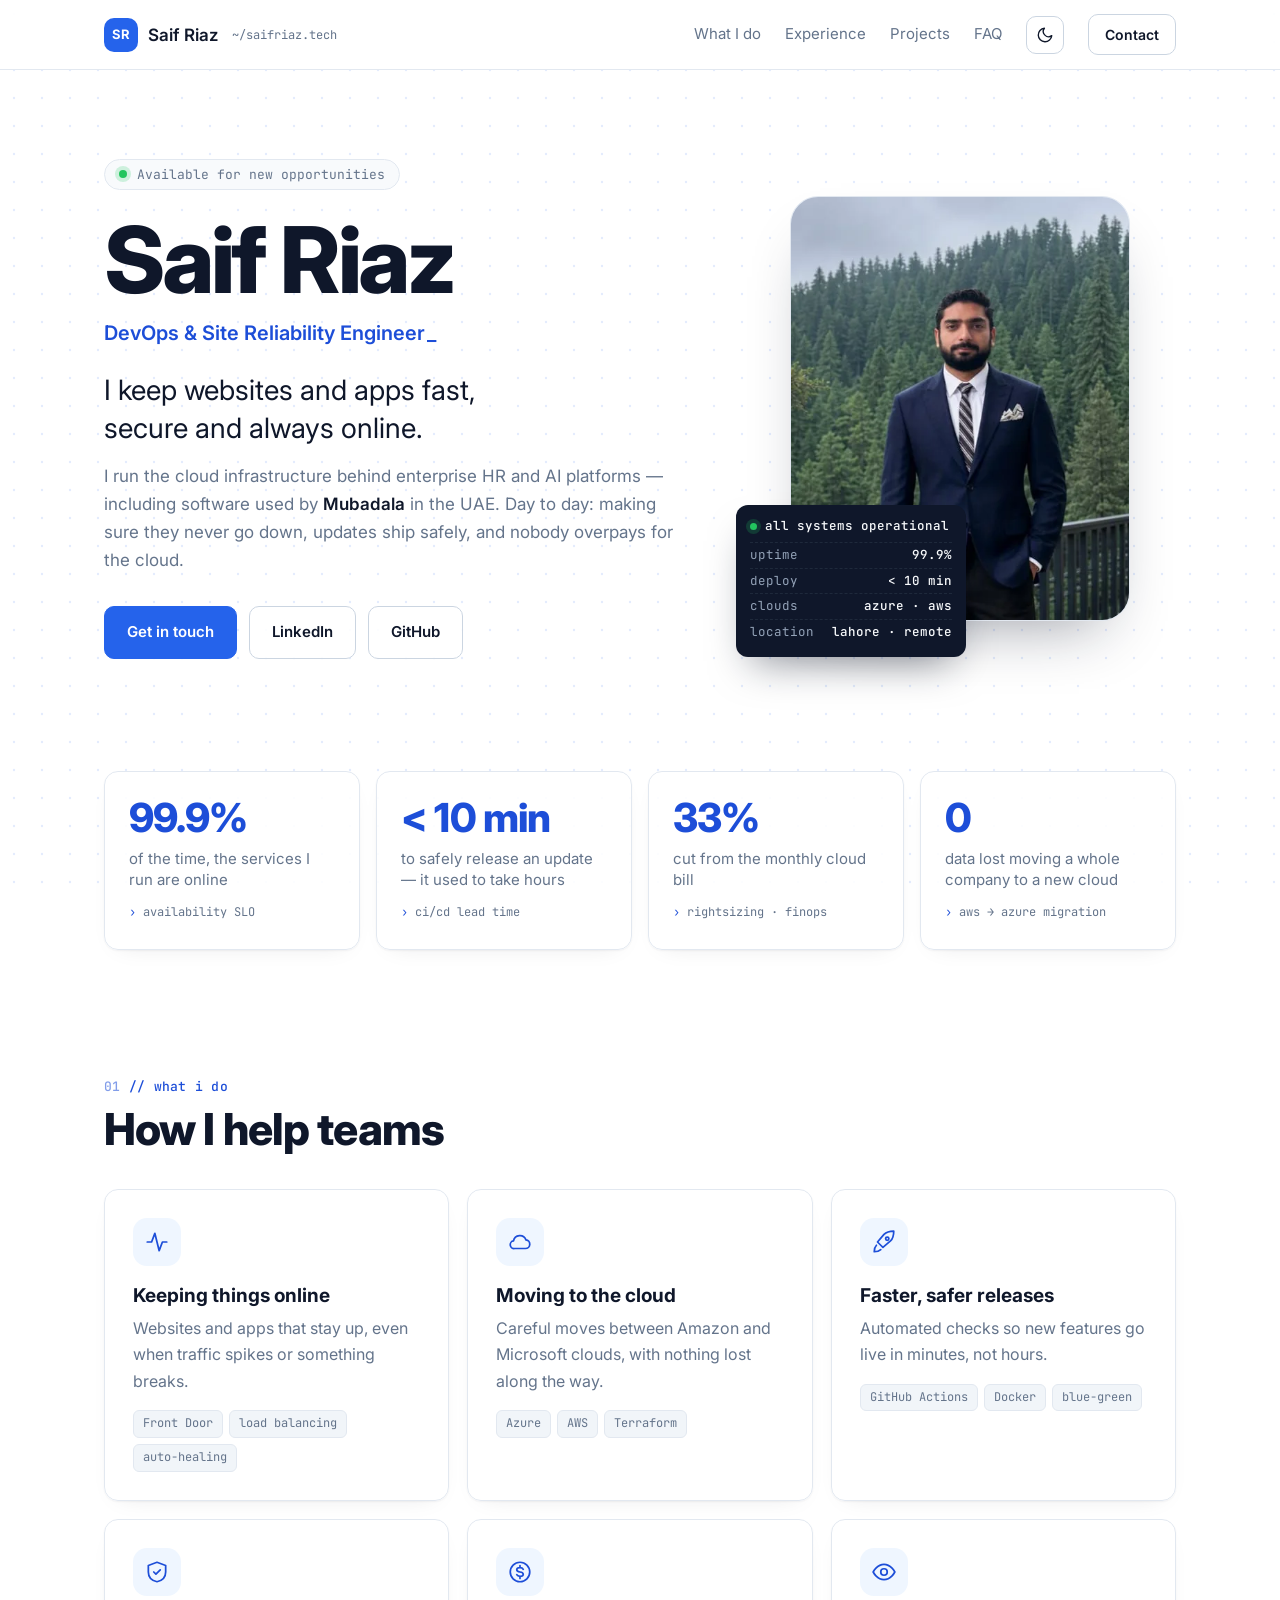
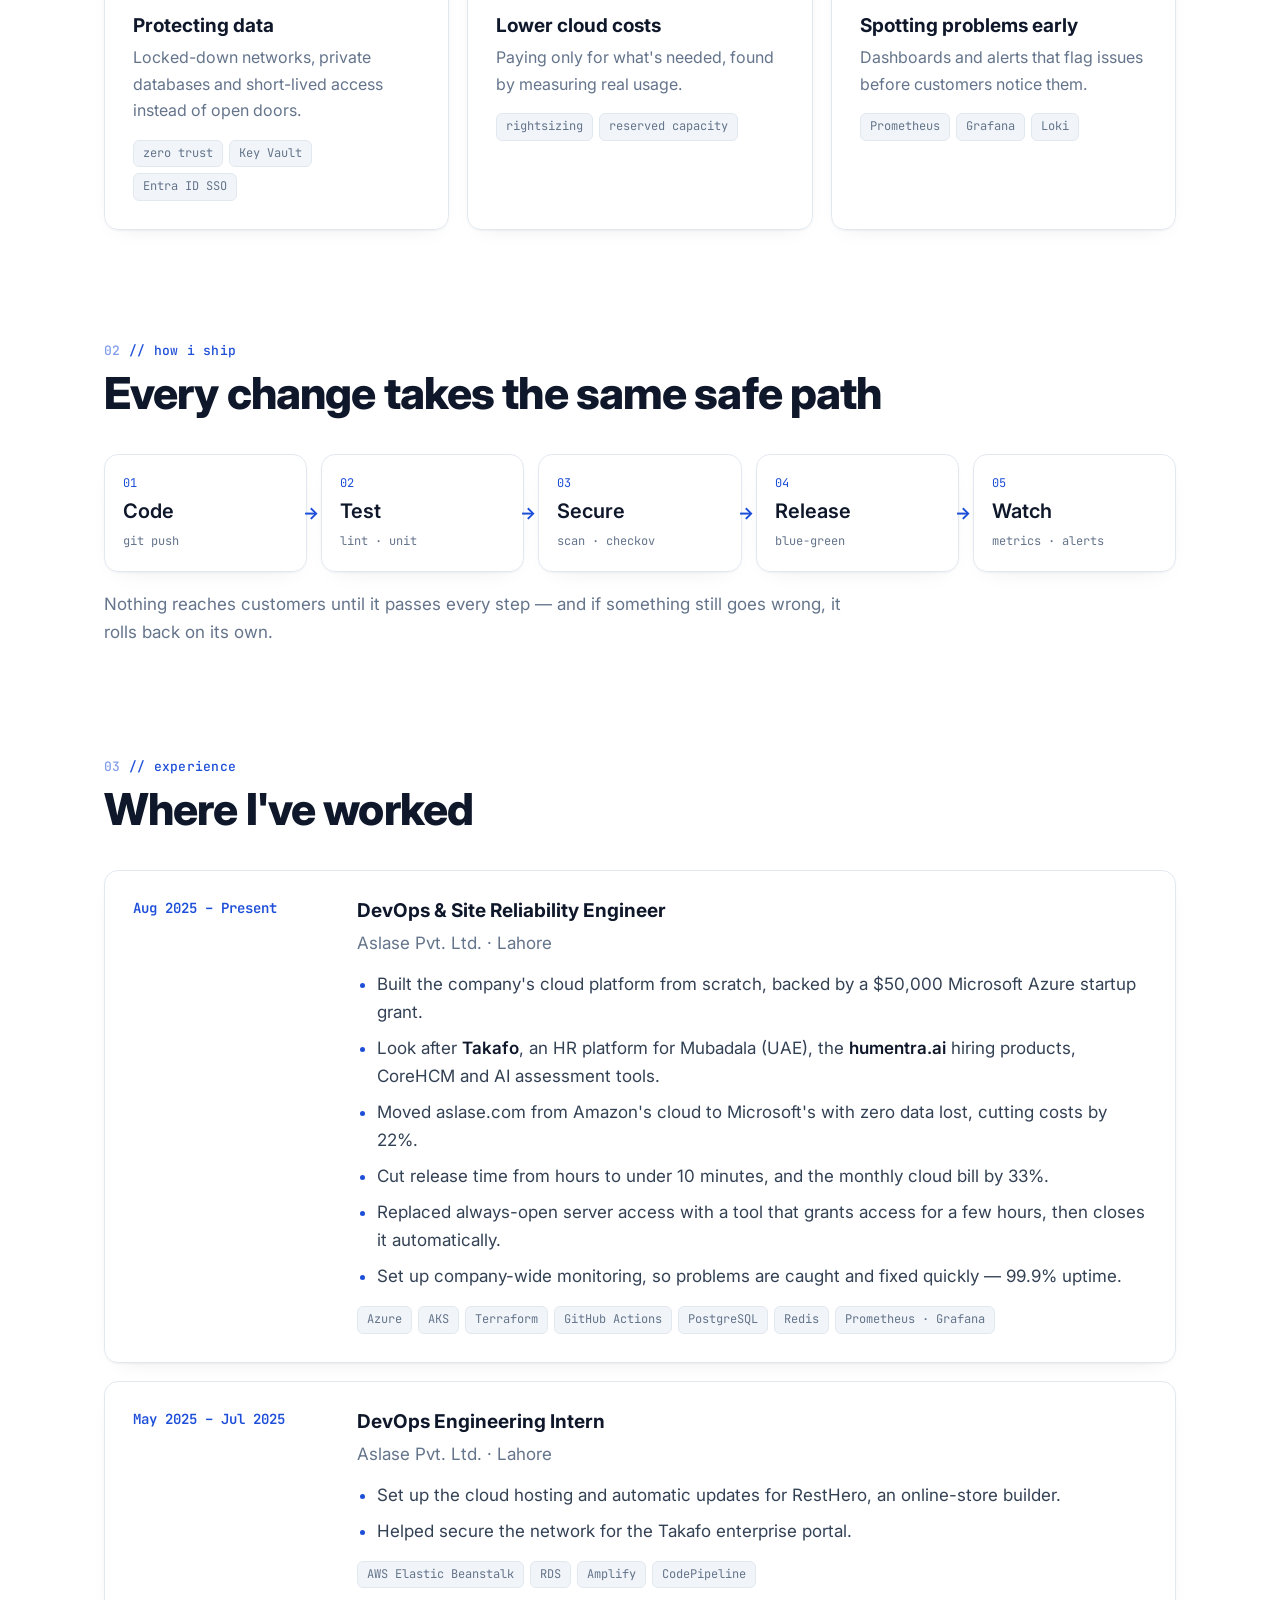
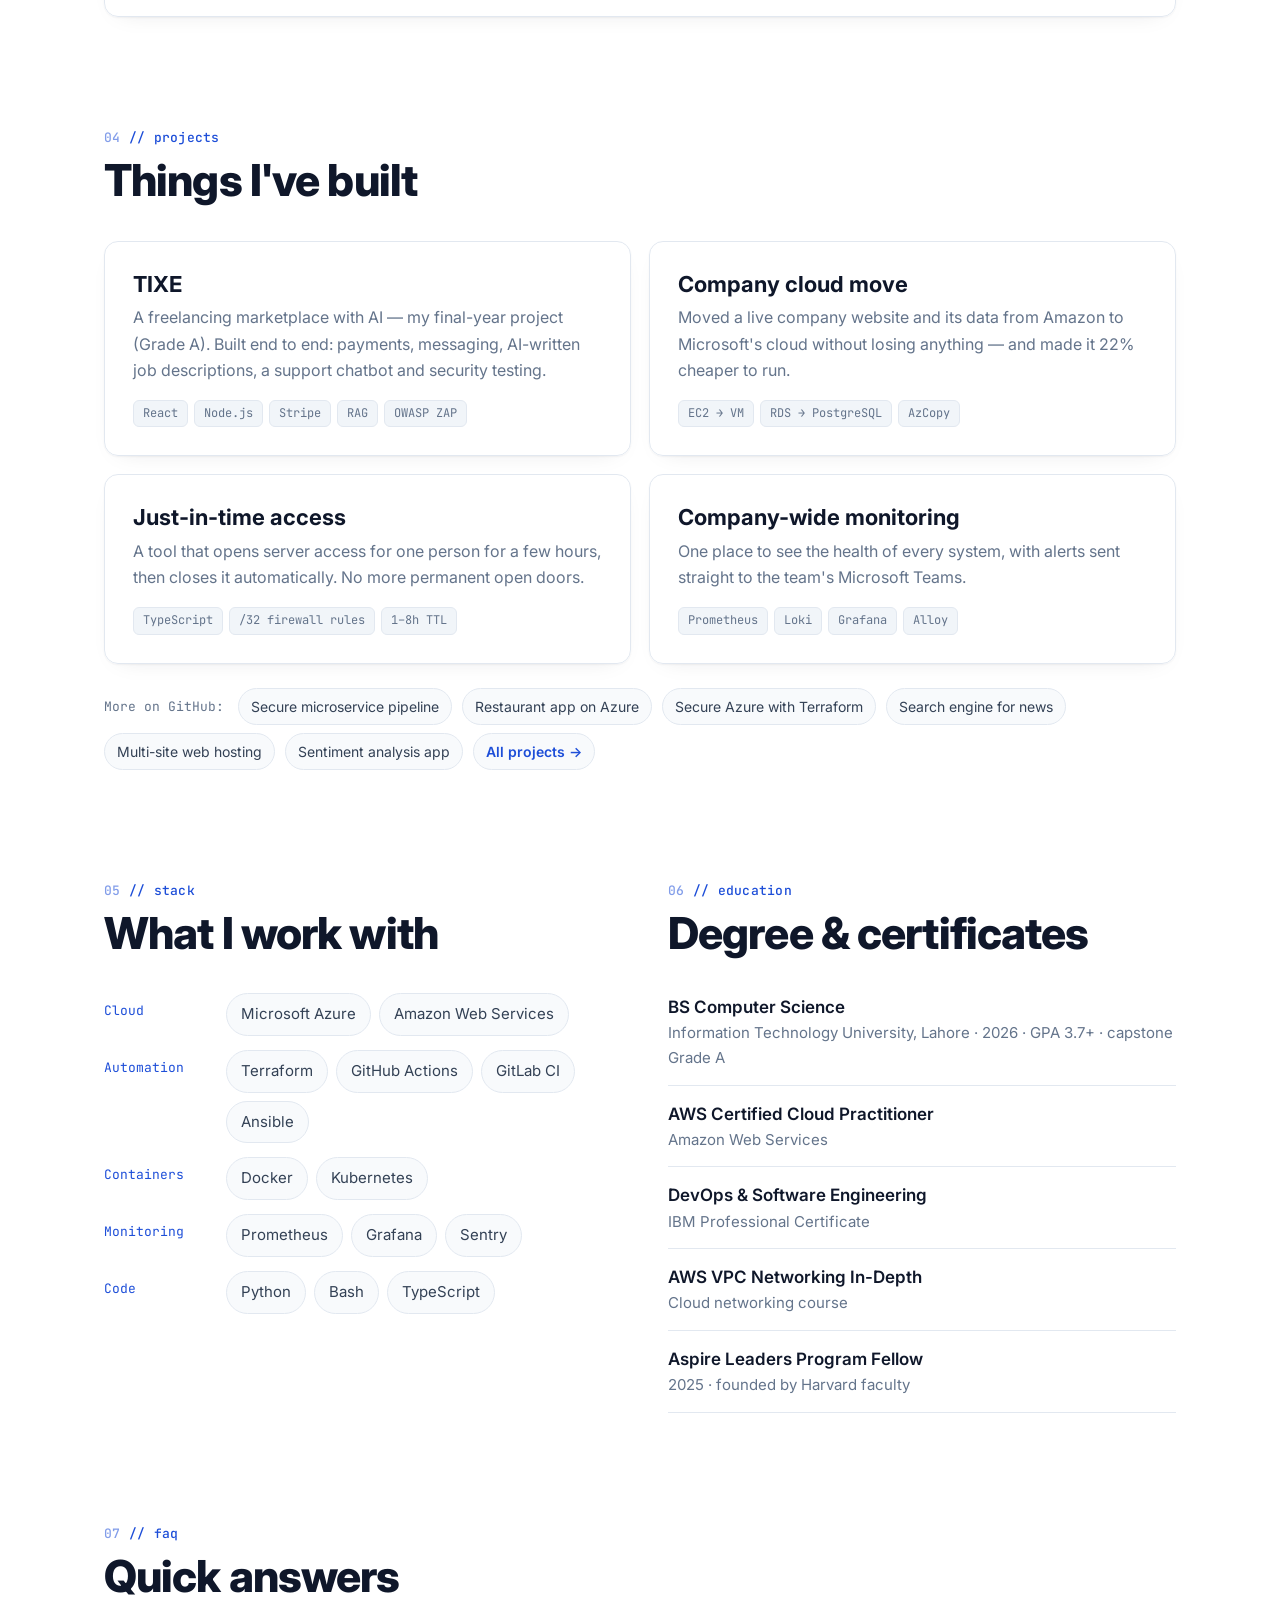
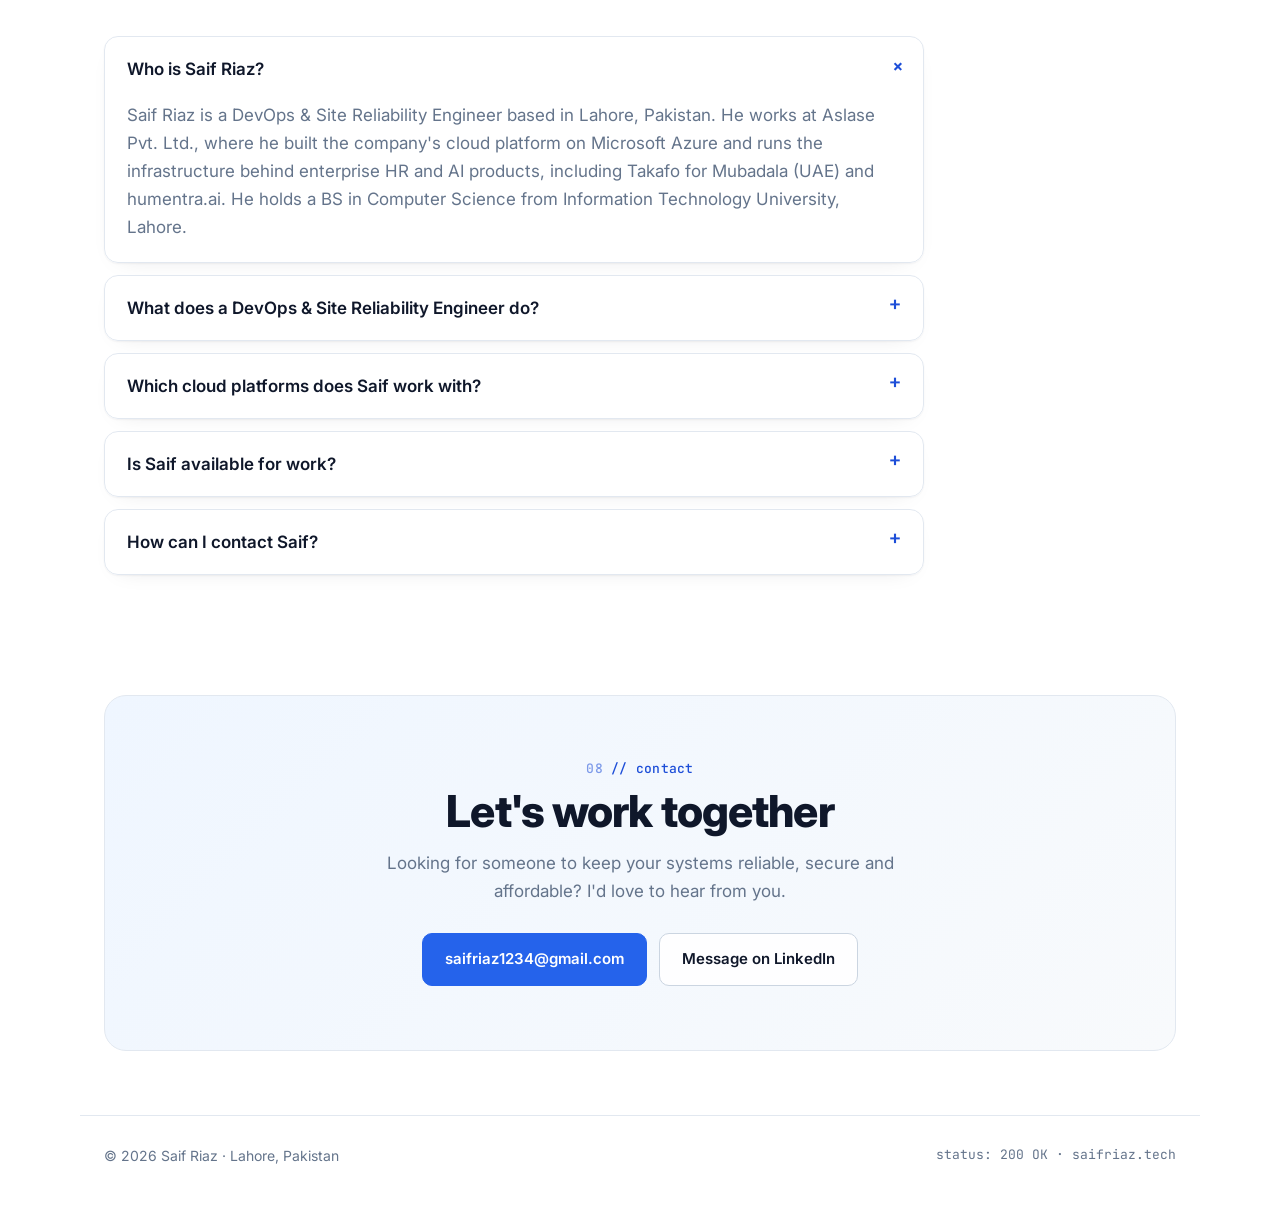
==== commit 3313464b: "Redesign profile: light/dark themes, photo, plain-language copy, SEO Co-Authored-By: Claude Opus 5.5" ====
--- a/index.html
+++ b/index.html
@@ -3,395 +3,362 @@
 <head>
   <meta charset="utf-8">
   <meta name="viewport" content="width=device-width, initial-scale=1">
-  <title>Saif Riaz — Cloud & DevOps Engineer</title>
-  <meta name="description" content="Saif Riaz is a Cloud & DevOps Engineer in Lahore, Pakistan, running production infrastructure on Azure and AWS — Terraform, Docker, Kubernetes, CI/CD, zero-trust networking and observability.">
+  <title>Saif Riaz — DevOps &amp; Site Reliability Engineer (Azure &amp; AWS)</title>
+  <meta name="description" content="Saif Riaz is a DevOps & Site Reliability Engineer in Lahore, Pakistan. He keeps cloud platforms on Microsoft Azure and AWS fast, secure and online — 99.9% uptime, releases in under 10 minutes.">
+  <meta name="author" content="Saif Riaz">
+  <meta name="robots" content="index, follow, max-image-preview:large">
   <link rel="canonical" href="https://saifriaz.tech/">
-  <meta name="theme-color" content="#0b0d10">
-
+  <meta name="theme-color" content="#ffffff" media="(prefers-color-scheme: light)">
+  <meta name="theme-color" content="#0b1220" media="(prefers-color-scheme: dark)">
+  <meta name="color-scheme" content="light dark">
+
+  <!-- Social previews -->
   <meta property="og:type" content="profile">
+  <meta property="og:site_name" content="Saif Riaz">
   <meta property="og:url" content="https://saifriaz.tech/">
-  <meta property="og:title" content="Saif Riaz — Cloud & DevOps Engineer">
-  <meta property="og:description" content="Production infrastructure on Azure & AWS — Terraform, Docker, Kubernetes, CI/CD, zero-trust networking and observability.">
+  <meta property="og:title" content="Saif Riaz — DevOps & Site Reliability Engineer">
+  <meta property="og:description" content="I keep websites and apps fast, secure and always online. Cloud infrastructure on Microsoft Azure & AWS for enterprise HR and AI platforms.">
   <meta property="og:image" content="https://saifriaz.tech/og.png">
   <meta property="og:image:width" content="1200">
   <meta property="og:image:height" content="630">
+  <meta property="og:image:alt" content="Saif Riaz, DevOps & Site Reliability Engineer">
+  <meta property="profile:first_name" content="Saif">
+  <meta property="profile:last_name" content="Riaz">
   <meta name="twitter:card" content="summary_large_image">
-
-  <link rel="icon" href="favicon.svg" type="image/svg+xml">
+  <meta name="twitter:title" content="Saif Riaz — DevOps & Site Reliability Engineer">
+  <meta name="twitter:description" content="I keep websites and apps fast, secure and always online. Azure & AWS cloud infrastructure.">
+  <meta name="twitter:image" content="https://saifriaz.tech/og.png">
+
+  <link rel="icon" href="/favicon.svg" type="image/svg+xml">
+  <link rel="apple-touch-icon" href="/apple-touch-icon.png">
+  <link rel="manifest" href="/site.webmanifest">
+  <link rel="preload" as="image" href="/img/saif-riaz.webp" type="image/webp" fetchpriority="high">
   <link rel="preconnect" href="https://fonts.googleapis.com">
   <link rel="preconnect" href="https://fonts.gstatic.com" crossorigin>
-  <link href="https://fonts.googleapis.com/css2?family=IBM+Plex+Mono:wght@400;500;600&family=IBM+Plex+Sans:wght@400;500;600&display=swap" rel="stylesheet">
-  <link rel="stylesheet" href="styles.css">
+  <link href="https://fonts.googleapis.com/css2?family=Inter:wght@400;500;600;700;800&family=JetBrains+Mono:wght@400;500&display=swap" rel="stylesheet">
+  <link rel="stylesheet" href="/styles.css">
+
+  <!-- Set the theme before paint to avoid a flash -->
+  <script>
+    (function () {
+      var t = null;
+      try { t = localStorage.getItem("theme"); } catch (e) {}
+      if (t !== "light" && t !== "dark") t = matchMedia("(prefers-color-scheme: dark)").matches ? "dark" : "light";
+      document.documentElement.dataset.theme = t;
+    })();
+  </script>
 
   <script type="application/ld+json">
   {
     "@context": "https://schema.org",
-    "@type": "Person",
-    "name": "Saif Riaz",
-    "url": "https://saifriaz.tech/",
-    "jobTitle": "Cloud & DevOps Engineer",
-    "worksFor": { "@type": "Organization", "name": "Aslase Pvt. Ltd." },
-    "alumniOf": { "@type": "CollegeOrUniversity", "name": "Information Technology University (ITU), Lahore" },
-    "address": { "@type": "PostalAddress", "addressLocality": "Lahore", "addressCountry": "PK" },
-    "email": "mailto:saifriaz1234@gmail.com",
-    "sameAs": ["https://www.linkedin.com/in/saif-riaz-", "https://github.com/SaifRiaz3256"],
-    "hasCredential": [
-      { "@type": "EducationalOccupationalCredential", "name": "AWS Certified Cloud Practitioner" },
-      { "@type": "EducationalOccupationalCredential", "name": "IBM DevOps and Software Engineering Professional Certificate" },
-      { "@type": "EducationalOccupationalCredential", "name": "AWS VPC Networking In-Depth" }
-    ],
-    "knowsAbout": ["Microsoft Azure", "Amazon Web Services", "Terraform", "Docker", "Kubernetes", "GitHub Actions", "GitLab CI", "Prometheus", "Grafana", "Site Reliability Engineering", "DevSecOps", "Cloud migration"]
+    "@graph": [
+      {
+        "@type": "WebSite",
+        "@id": "https://saifriaz.tech/#website",
+        "url": "https://saifriaz.tech/",
+        "name": "Saif Riaz",
+        "inLanguage": "en"
+      },
+      {
+        "@type": "ProfilePage",
+        "@id": "https://saifriaz.tech/#profile",
+        "url": "https://saifriaz.tech/",
+        "name": "Saif Riaz — DevOps & Site Reliability Engineer",
+        "isPartOf": { "@id": "https://saifriaz.tech/#website" },
+        "dateModified": "2026-11-10",
+        "mainEntity": { "@id": "https://saifriaz.tech/#person" }
+      },
+      {
+        "@type": "Person",
+        "@id": "https://saifriaz.tech/#person",
+        "name": "Saif Riaz",
+        "url": "https://saifriaz.tech/",
+        "image": "https://saifriaz.tech/img/saif-riaz-square.jpg",
+        "jobTitle": "DevOps & Site Reliability Engineer",
+        "description": "DevOps & Site Reliability Engineer who runs cloud infrastructure on Microsoft Azure and AWS for enterprise HR and AI platforms.",
+        "email": "mailto:saifriaz1234@gmail.com",
+        "address": { "@type": "PostalAddress", "addressLocality": "Lahore", "addressCountry": "PK" },
+        "worksFor": { "@type": "Organization", "name": "Aslase Pvt. Ltd." },
+        "alumniOf": { "@type": "CollegeOrUniversity", "name": "Information Technology University (ITU), Lahore" },
+        "hasCredential": [
+          { "@type": "EducationalOccupationalCredential", "credentialCategory": "degree", "name": "BS Computer Science, Information Technology University, Lahore" },
+          { "@type": "EducationalOccupationalCredential", "credentialCategory": "certification", "name": "AWS Certified Cloud Practitioner", "recognizedBy": { "@type": "Organization", "name": "Amazon Web Services" } },
+          { "@type": "EducationalOccupationalCredential", "credentialCategory": "certificate", "name": "IBM DevOps and Software Engineering Professional Certificate", "recognizedBy": { "@type": "Organization", "name": "IBM" } },
+          { "@type": "EducationalOccupationalCredential", "credentialCategory": "certificate", "name": "AWS VPC Networking In-Depth" }
+        ],
+        "knowsAbout": ["DevOps", "Site Reliability Engineering", "Microsoft Azure", "Amazon Web Services", "Terraform", "Kubernetes", "Docker", "GitHub Actions", "CI/CD", "Prometheus", "Grafana", "Cloud migration", "Cloud cost optimization", "Zero trust security"],
+        "sameAs": ["https://www.linkedin.com/in/saif-riaz-", "https://github.com/SaifRiaz3256"]
+      },
+      {
+        "@type": "FAQPage",
+        "@id": "https://saifriaz.tech/#faq",
+        "mainEntity": [
+          { "@type": "Question", "name": "Who is Saif Riaz?", "acceptedAnswer": { "@type": "Answer", "text": "Saif Riaz is a DevOps & Site Reliability Engineer based in Lahore, Pakistan. He works at Aslase Pvt. Ltd., where he built the company's cloud platform on Microsoft Azure and runs the infrastructure behind enterprise HR and AI products, including Takafo for Mubadala (UAE) and humentra.ai. He holds a BS in Computer Science from Information Technology University, Lahore." } },
+          { "@type": "Question", "name": "What does a DevOps & Site Reliability Engineer do?", "acceptedAnswer": { "@type": "Answer", "text": "A DevOps & Site Reliability Engineer makes sure software stays online, secure and fast. That means automating how updates are tested and released, setting up cloud servers and networks as code, watching systems with dashboards and alerts, and fixing problems before customers notice them." } },
+          { "@type": "Question", "name": "Which cloud platforms does Saif Riaz work with?", "acceptedAnswer": { "@type": "Answer", "text": "Saif works mainly with Microsoft Azure and Amazon Web Services (AWS), using Terraform, Docker, Kubernetes, GitHub Actions, Prometheus and Grafana. He has migrated a production company platform from AWS to Azure with zero data loss." } },
+          { "@type": "Question", "name": "Is Saif Riaz available for work?", "acceptedAnswer": { "@type": "Answer", "text": "Yes. Saif is open to full-time, contract and remote roles with teams worldwide, with flexible time-zone overlap, and is open to relocation." } },
+          { "@type": "Question", "name": "How can I contact Saif Riaz?", "acceptedAnswer": { "@type": "Answer", "text": "Email saifriaz1234@gmail.com or message him on LinkedIn at linkedin.com/in/saif-riaz-." } }
+        ]
+      }
+    ]
   }
   </script>
 </head>
 <body>
   <a class="skip" href="#main">Skip to content</a>
-
-  <header class="bar">
-    <a class="prompt" href="#top" aria-label="Saif Riaz — home"><span class="u">saif</span>@<span class="h">riaz</span>:<span class="p">~</span>$</a>
-    <nav aria-label="Primary">
-      <a href="#about">about</a>
-      <a href="#stack">stack</a>
-      <a href="#experience">experience</a>
-      <a href="#projects">projects</a>
-      <a href="#repos">repos</a>
-      <a href="#contact">contact</a>
+  <canvas class="fx-canvas" aria-hidden="true"></canvas>
+
+  <header class="nav">
+    <a class="brand" href="#top" aria-label="Saif Riaz, home"><span class="mono">SR</span> Saif Riaz<span class="brand-path">~/saifriaz.tech</span></a>
+    <nav aria-label="Main">
+      <a href="#help">What I do</a>
+      <a href="#work">Experience</a>
+      <a href="#projects">Projects</a>
+      <a href="#faq">FAQ</a>
+      <button class="theme-toggle" type="button" aria-label="Switch to dark theme" title="Toggle theme">
+        <svg class="i-moon" viewBox="0 0 24 24" aria-hidden="true"><path d="M21 12.8A9 9 0 1 1 11.2 3a7 7 0 0 0 9.8 9.8z"/></svg>
+        <svg class="i-sun" viewBox="0 0 24 24" aria-hidden="true"><circle cx="12" cy="12" r="4"/><path d="M12 2v2M12 20v2M4.9 4.9l1.4 1.4M17.7 17.7l1.4 1.4M2 12h2M20 12h2M4.9 19.1l1.4-1.4M17.7 6.3l1.4-1.4"/></svg>
+      </button>
+      <a class="btn btn-small" href="#contact">Contact</a>
     </nav>
   </header>
 
   <main id="main">
     <!-- HERO -->
     <section class="hero" id="top">
-      <div class="hero-copy">
-        <p class="status"><span class="dot" aria-hidden="true"></span> status: <b>healthy</b> · open to remote, contract &amp; relocation</p>
-        <h1>Saif Riaz</h1>
-        <p class="role">DevOps &amp; Site Reliability Engineer <span class="muted">/ Azure · AWS</span></p>
-        <p class="lede">I build and run production infrastructure that stays up, stays private and ships often — Terraform-defined networks, hardened containers, zero-trust data planes, and CI/CD that gates every merge and rolls itself back.</p>
-        <div class="cta">
-          <a class="btn primary" href="#contact">$ get in touch</a>
-          <a class="btn" href="https://github.com/SaifRiaz3256" rel="me noopener" target="_blank">github ↗</a>
-          <a class="btn" href="https://www.linkedin.com/in/saif-riaz-" rel="me noopener" target="_blank">linkedin ↗</a>
+      <div class="hero-text">
+        <p class="eyebrow"><span class="live" aria-hidden="true"></span> Available for new opportunities</p>
+        <h1 class="hero-title">Saif Riaz</h1>
+        <p class="hero-role">DevOps &amp; Site Reliability Engineer<span class="caret" aria-hidden="true">_</span></p>
+        <p class="hero-head">I keep websites and apps fast, secure and always online.</p>
+        <p class="hero-sub">I run the cloud infrastructure behind enterprise HR and AI platforms — including software used by <b>Mubadala</b> in the UAE. Day to day: making sure they never go down, updates ship safely, and nobody overpays for the cloud.</p>
+        <div class="ctas">
+          <a class="btn btn-primary" href="#contact">Get in touch</a>
+          <a class="btn" href="https://www.linkedin.com/in/saif-riaz-" target="_blank" rel="me noopener">LinkedIn</a>
+          <a class="btn" href="https://github.com/SaifRiaz3256" target="_blank" rel="me noopener">GitHub</a>
         </div>
       </div>
-
-      <figure class="term" aria-label="Terminal summary">
-        <div class="term-head" aria-hidden="true"><i></i><i></i><i></i><span>terraform plan -target=module.saif</span></div>
-        <pre class="term-body"><code><span class="c"># module.saif will be created</span>
-<span class="add">+</span> resource <span class="s">"engineer"</span> <span class="s">"saif_riaz"</span> {
-    <span class="k">role</span>          = <span class="s">"DevOps &amp; Site Reliability Engineer"</span>
-    <span class="k">company</span>       = <span class="s">"Aslase Pvt. Ltd."</span>
-    <span class="k">location</span>      = <span class="s">"Lahore, PK (global remote)"</span>
-    <span class="k">clouds</span>        = [<span class="s">"azure"</span>, <span class="s">"aws"</span>]
-    <span class="k">iac</span>           = [<span class="s">"terraform"</span>, <span class="s">"opentofu"</span>, <span class="s">"ansible"</span>]
-    <span class="k">runtime</span>       = [<span class="s">"docker"</span>, <span class="s">"kubernetes"</span>, <span class="s">"openshift"</span>]
-    <span class="k">ci_cd</span>         = [<span class="s">"github-actions"</span>, <span class="s">"gitlab"</span>, <span class="s">"jenkins"</span>, <span class="s">"tekton"</span>]
-    <span class="k">observability</span> = [<span class="s">"prometheus"</span>, <span class="s">"grafana"</span>, <span class="s">"sentry"</span>]
-    <span class="k">uptime_target</span> = <span class="s">"99.9%"</span>
-    <span class="k">education</span>     = <span class="s">"BS CS, ITU Lahore (2026)"</span>
-  }
-
-<span class="ok">Plan:</span> 1 to add, 0 to change, 0 to destroy.<span class="cursor" aria-hidden="true">▍</span></code></pre>
-      </figure>
-    </section>
-
-    <!-- METRICS -->
-    <section class="metrics" aria-label="Impact in numbers">
-      <div><b>99.9%</b><span>availability across production workloads</span></div>
-      <div><b>&lt;10 min</b><span>release cycles, down from hours, with gated CI/CD</span></div>
-      <div><b>−33%</b><span>monthly cloud bill through metrics-driven rightsizing</span></div>
-      <div><b>−22%</b><span>cloud spend after the AWS → Azure migration</span></div>
-      <div><b>−40%</b><span>incident triage time with unified observability</span></div>
-      <div><b>$50k</b><span>Azure startup grant, built on from zero to one</span></div>
-    </section>
-
-    <!-- ABOUT -->
-    <section id="about" class="sec">
-      <h2><span class="idx">01</span> about</h2>
-      <div class="about">
-        <div>
-          <p>I'm the DevOps &amp; Site Reliability Engineer at <b>Aslase</b>, where I built the cloud platform from zero on a $50k Microsoft Azure startup grant and now own the infrastructure behind enterprise HR-tech and AI platforms — including <b>Takafo</b>, an HR system serving <b>Mubadala (UAE)</b>, the <b>humentra.ai</b> suite, <b>CoreHCM</b> and a family of automated assessment engines.</p>
-          <p>Day to day that means Azure Front Door and WAF at the edge, isolated VNets and private endpoints underneath, secrets resolved through Key Vault and managed identities, multi-tenant SSO on Microsoft Entra ID, and pipelines that deploy blue-green and roll back on their own. I led the production migration of <b>aslase.com from AWS to Azure</b> with zero data loss.</p>
-          <p>I came to DevOps through computer science and machine learning, so I'm comfortable on both sides of the wall — I've built full-stack apps, RAG chatbots and IR systems, not just the platforms they run on. I use AI tooling (Claude, Codex, Copilot, Cursor, agentic CLIs) to move faster on automation and incident triage, never as a substitute for understanding the system.</p>
-          <p class="muted">Off the keyboard: squash and swimming.</p>
+      <div class="hero-visual">
+        <figure class="photo fx-card">
+          <picture>
+            <source srcset="/img/saif-riaz.webp" type="image/webp">
+            <img src="/img/saif-riaz.jpg" width="488" height="610" alt="Saif Riaz, DevOps & Site Reliability Engineer, in a navy suit" fetchpriority="high">
+          </picture>
+        </figure>
+        <div class="status" aria-label="Status summary">
+          <p class="status-head"><span class="live" aria-hidden="true"></span> all systems operational</p>
+          <p class="status-row"><span>uptime</span><b>99.9%</b></p>
+          <p class="status-row"><span>deploy</span><b>&lt; 10 min</b></p>
+          <p class="status-row"><span>clouds</span><b>azure · aws</b></p>
+          <p class="status-row"><span>location</span><b>lahore · remote</b></p>
         </div>
-        <dl class="facts">
-          <div><dt>experience</dt><dd>1.5+ yrs production cloud</dd></div>
-          <div><dt>based in</dt><dd>Lahore, Pakistan</dd></div>
-          <div><dt>degree</dt><dd>BS Computer Science, ITU</dd></div>
-          <div><dt>engagement</dt><dd>Full-time, contract or B2B</dd></div>
-          <div><dt>timezones</dt><dd>Flexible overlap, incl. US Pacific</dd></div>
-          <div><dt>relocation</dt><dd>Open to visa-sponsored moves</dd></div>
+      </div>
+    </section>
+
+    <!-- NUMBERS -->
+    <section class="stats" aria-label="Results in numbers">
+      <div class="stat fx-card"><b>99.9%</b><span>of the time, the services I run are online</span><code>availability SLO</code></div>
+      <div class="stat fx-card"><b>&lt; 10 min</b><span>to safely release an update — it used to take hours</span><code>ci/cd lead time</code></div>
+      <div class="stat fx-card"><b>33%</b><span>cut from the monthly cloud bill</span><code>rightsizing · finops</code></div>
+      <div class="stat fx-card"><b>0</b><span>data lost moving a whole company to a new cloud</span><code>aws → azure migration</code></div>
+    </section>
+
+    <!-- WHAT I DO -->
+    <section class="section" id="help" aria-labelledby="help-h">
+      <div class="section-head"><p class="kicker"><span class="kn">01</span> // what i do</p><h2 id="help-h">How I help teams</h2></div>
+      <div class="cards">
+        <article class="card fx-card">
+          <div class="card-icon"><svg viewBox="0 0 24 24" aria-hidden="true"><path d="M3 12h4l3-8 4 16 3-8h4"/></svg></div>
+          <h3>Keeping things online</h3>
+          <p>Websites and apps that stay up, even when traffic spikes or something breaks.</p>
+          <div class="tags"><span>Front Door</span><span>load balancing</span><span>auto-healing</span></div>
+        </article>
+        <article class="card fx-card">
+          <div class="card-icon"><svg viewBox="0 0 24 24" aria-hidden="true"><path d="M7 18h10a4 4 0 0 0 .5-7.97A6 6 0 0 0 6 11a3.5 3.5 0 0 0 1 7z"/></svg></div>
+          <h3>Moving to the cloud</h3>
+          <p>Careful moves between Amazon and Microsoft clouds, with nothing lost along the way.</p>
+          <div class="tags"><span>Azure</span><span>AWS</span><span>Terraform</span></div>
+        </article>
+        <article class="card fx-card">
+          <div class="card-icon"><svg viewBox="0 0 24 24" aria-hidden="true"><path d="M5 15c-1 1-2 4-2 6 2 0 5-1 6-2M9 15l-3-3 6-7c2-2 5-3 9-3 0 4-1 7-3 9l-7 6-2-2z"/><circle cx="15" cy="9" r="1.5"/></svg></div>
+          <h3>Faster, safer releases</h3>
+          <p>Automated checks so new features go live in minutes, not hours.</p>
+          <div class="tags"><span>GitHub Actions</span><span>Docker</span><span>blue-green</span></div>
+        </article>
+        <article class="card fx-card">
+          <div class="card-icon"><svg viewBox="0 0 24 24" aria-hidden="true"><path d="M12 3l8 3v6c0 5-3.5 8-8 9-4.5-1-8-4-8-9V6l8-3z"/><path d="M9 12l2 2 4-4"/></svg></div>
+          <h3>Protecting data</h3>
+          <p>Locked-down networks, private databases and short-lived access instead of open doors.</p>
+          <div class="tags"><span>zero trust</span><span>Key Vault</span><span>Entra ID SSO</span></div>
+        </article>
+        <article class="card fx-card">
+          <div class="card-icon"><svg viewBox="0 0 24 24" aria-hidden="true"><circle cx="12" cy="12" r="9"/><path d="M15 9.5c-.5-1-1.6-1.5-3-1.5-1.7 0-3 .8-3 2s1.3 1.8 3 2 3 .8 3 2-1.3 2-3 2c-1.4 0-2.5-.5-3-1.5M12 6v2m0 8v2"/></svg></div>
+          <h3>Lower cloud costs</h3>
+          <p>Paying only for what's needed, found by measuring real usage.</p>
+          <div class="tags"><span>rightsizing</span><span>reserved capacity</span></div>
+        </article>
+        <article class="card fx-card">
+          <div class="card-icon"><svg viewBox="0 0 24 24" aria-hidden="true"><path d="M2 12s3.5-7 10-7 10 7 10 7-3.5 7-10 7S2 12 2 12z"/><circle cx="12" cy="12" r="3"/></svg></div>
+          <h3>Spotting problems early</h3>
+          <p>Dashboards and alerts that flag issues before customers notice them.</p>
+          <div class="tags"><span>Prometheus</span><span>Grafana</span><span>Loki</span></div>
+        </article>
+      </div>
+    </section>
+
+    <!-- HOW I SHIP -->
+    <section class="section" id="how" aria-labelledby="how-h">
+      <div class="section-head"><p class="kicker"><span class="kn">02</span> // how i ship</p><h2 id="how-h">Every change takes the same safe path</h2></div>
+      <ol class="pipeline">
+        <li><span class="step">01</span><b>Code</b><code>git push</code></li>
+        <li><span class="step">02</span><b>Test</b><code>lint · unit</code></li>
+        <li><span class="step">03</span><b>Secure</b><code>scan · checkov</code></li>
+        <li><span class="step">04</span><b>Release</b><code>blue-green</code></li>
+        <li><span class="step">05</span><b>Watch</b><code>metrics · alerts</code></li>
+      </ol>
+      <p class="pipe-note">Nothing reaches customers until it passes every step — and if something still goes wrong, it rolls back on its own.</p>
+    </section>
+
+    <!-- EXPERIENCE -->
+    <section class="section" id="work" aria-labelledby="work-h">
+      <div class="section-head"><p class="kicker"><span class="kn">03</span> // experience</p><h2 id="work-h">Where I've worked</h2></div>
+      <div class="timeline">
+        <article class="job fx-card">
+          <p class="when"><time datetime="2025-08">Aug 2025</time> – Present</p>
+          <div>
+            <h3>DevOps &amp; Site Reliability Engineer</h3>
+            <p class="org">Aslase Pvt. Ltd. · Lahore</p>
+            <ul>
+              <li>Built the company's cloud platform from scratch, backed by a $50,000 Microsoft Azure startup grant.</li>
+              <li>Look after <b>Takafo</b>, an HR platform for Mubadala (UAE), the <b>humentra.ai</b> hiring products, CoreHCM and AI assessment tools.</li>
+              <li>Moved aslase.com from Amazon's cloud to Microsoft's with zero data lost, cutting costs by 22%.</li>
+              <li>Cut release time from hours to under 10 minutes, and the monthly cloud bill by 33%.</li>
+              <li>Replaced always-open server access with a tool that grants access for a few hours, then closes it automatically.</li>
+              <li>Set up company-wide monitoring, so problems are caught and fixed quickly — 99.9% uptime.</li>
+            </ul>
+            <div class="tags"><span>Azure</span><span>AKS</span><span>Terraform</span><span>GitHub Actions</span><span>PostgreSQL</span><span>Redis</span><span>Prometheus · Grafana</span></div>
+          </div>
+        </article>
+        <article class="job fx-card">
+          <p class="when"><time datetime="2025-05">May 2025</time> – <time datetime="2025-07">Jul 2025</time></p>
+          <div>
+            <h3>DevOps Engineering Intern</h3>
+            <p class="org">Aslase Pvt. Ltd. · Lahore</p>
+            <ul>
+              <li>Set up the cloud hosting and automatic updates for RestHero, an online-store builder.</li>
+              <li>Helped secure the network for the Takafo enterprise portal.</li>
+            </ul>
+            <div class="tags"><span>AWS Elastic Beanstalk</span><span>RDS</span><span>Amplify</span><span>CodePipeline</span></div>
+          </div>
+        </article>
+      </div>
+    </section>
+
+    <!-- PROJECTS -->
+    <section class="section" id="projects" aria-labelledby="projects-h">
+      <div class="section-head"><p class="kicker"><span class="kn">04</span> // projects</p><h2 id="projects-h">Things I've built</h2></div>
+      <div class="projects">
+        <article class="project fx-card">
+          <h3>TIXE</h3>
+          <p>A freelancing marketplace with AI — my final-year project (Grade A). Built end to end: payments, messaging, AI-written job descriptions, a support chatbot and security testing.</p>
+          <div class="tags"><span>React</span><span>Node.js</span><span>Stripe</span><span>RAG</span><span>OWASP ZAP</span></div>
+        </article>
+        <article class="project fx-card">
+          <h3>Company cloud move</h3>
+          <p>Moved a live company website and its data from Amazon to Microsoft's cloud without losing anything — and made it 22% cheaper to run.</p>
+          <div class="tags"><span>EC2 → VM</span><span>RDS → PostgreSQL</span><span>AzCopy</span></div>
+        </article>
+        <article class="project fx-card">
+          <h3>Just-in-time access</h3>
+          <p>A tool that opens server access for one person for a few hours, then closes it automatically. No more permanent open doors.</p>
+          <div class="tags"><span>TypeScript</span><span>/32 firewall rules</span><span>1–8h TTL</span></div>
+        </article>
+        <article class="project fx-card">
+          <h3>Company-wide monitoring</h3>
+          <p>One place to see the health of every system, with alerts sent straight to the team's Microsoft Teams.</p>
+          <div class="tags"><span>Prometheus</span><span>Loki</span><span>Grafana</span><span>Alloy</span></div>
+        </article>
+      </div>
+      <div class="more">
+        <p class="more-label">More on GitHub:</p>
+        <a href="https://github.com/SaifRiaz3256/devops-capstone-project" target="_blank" rel="noopener">Secure microservice pipeline</a>
+        <a href="https://github.com/SaifRiaz3256/resturantapp-azure-deployed" target="_blank" rel="noopener">Restaurant app on Azure</a>
+        <a href="https://github.com/SaifRiaz3256/orzeh-assessment" target="_blank" rel="noopener">Secure Azure with Terraform</a>
+        <a href="https://github.com/SaifRiaz3256/Information-Retrieval-System" target="_blank" rel="noopener">Search engine for news</a>
+        <a href="https://github.com/SaifRiaz3256/nginx-app-deployment" target="_blank" rel="noopener">Multi-site web hosting</a>
+        <a href="https://github.com/SaifRiaz3256/Flask-Sentiment-Analysis" target="_blank" rel="noopener">Sentiment analysis app</a>
+        <a class="all" href="https://github.com/SaifRiaz3256?tab=repositories" target="_blank" rel="noopener">All projects →</a>
+      </div>
+    </section>
+
+    <!-- STACK + EDUCATION -->
+    <section class="section split">
+      <div aria-labelledby="stack-h">
+        <div class="section-head"><p class="kicker"><span class="kn">05</span> // stack</p><h2 id="stack-h">What I work with</h2></div>
+        <dl class="stack">
+          <div><dt>Cloud</dt><dd><span class="chip">Microsoft Azure</span><span class="chip">Amazon Web Services</span></dd></div>
+          <div><dt>Automation</dt><dd><span class="chip">Terraform</span><span class="chip">GitHub Actions</span><span class="chip">GitLab CI</span><span class="chip">Ansible</span></dd></div>
+          <div><dt>Containers</dt><dd><span class="chip">Docker</span><span class="chip">Kubernetes</span></dd></div>
+          <div><dt>Monitoring</dt><dd><span class="chip">Prometheus</span><span class="chip">Grafana</span><span class="chip">Sentry</span></dd></div>
+          <div><dt>Code</dt><dd><span class="chip">Python</span><span class="chip">Bash</span><span class="chip">TypeScript</span></dd></div>
         </dl>
       </div>
-    </section>
-
-    <!-- STACK -->
-    <section id="stack" class="sec">
-      <h2><span class="idx">02</span> stack</h2>
-      <div class="grid stack">
-        <article class="rg">
-          <h3>azure</h3>
-          <p>App Service · Static Web Apps · Container Apps · AKS · VMs · PostgreSQL Flexible Server · Blob · Key Vault · Front Door · WAF · App Gateway · VNets/NSGs · Private Endpoints &amp; DNS · Managed Identity · Entra ID · Communication Services · Azure Monitor · ARM</p>
-        </article>
-        <article class="rg">
-          <h3>aws</h3>
-          <p>EC2 · S3 · CloudFront · RDS · ECS/ECR · Lambda · Elastic Beanstalk · Amplify · CodePipeline · VPC (subnets, NAT, peering) · IAM · Route 53 · CloudWatch · WAF · GuardDuty · KMS · ACM · Secrets Manager</p>
-        </article>
-        <article class="rg">
-          <h3>iac &amp; config</h3>
-          <p>Terraform · OpenTofu · CloudFormation · Ansible · ARM · cloud-init · remote state &amp; locking · modular multi-env templates</p>
-        </article>
-        <article class="rg">
-          <h3>containers</h3>
-          <p>Docker (multi-stage, layer caching, non-root) · Compose · Kubernetes (AKS/EKS, kOps) · Helm · ingress · PodDisruptionBudgets · Red Hat OpenShift · registries</p>
-        </article>
-        <article class="rg">
-          <h3>ci/cd</h3>
-          <p>GitHub Actions (OIDC, blue-green, auto-rollback) · GitLab CI · Jenkins · Tekton · ArgoCD/GitOps · AWS CodePipeline · Azure Pipelines · pre-merge gates (tflint, Checkov, linting)</p>
-        </article>
-        <article class="rg">
-          <h3>security</h3>
-          <p>JIT zero-trust firewalls · OWASP ZAP · Trivy · Checkov · TruffleHog · Threat Dragon modelling · fail2ban · SSH hardening · least-privilege RBAC · OIDC/JWT SSO · WAF &amp; bot rules · TLS automation · encrypted backups</p>
-        </article>
-        <article class="rg">
-          <h3>observability</h3>
-          <p>LGTM stack: Prometheus · Loki · Grafana · Alertmanager · Alloy · Blackbox probes · Sentry · CloudWatch · Azure Monitor · RED/USE metrics · SLOs &amp; error budgets · Teams alert routing · blameless RCA</p>
-        </article>
-        <article class="rg">
-          <h3>edge &amp; web</h3>
-          <p>Nginx · Apache · Cloudflare (CDN, tunnels, edge rules) · CloudFront · Redis caching · Core Web Vitals &amp; TTFB tuning · DNS (Namecheap, Route 53) · cPanel</p>
-        </article>
-        <article class="rg">
-          <h3>data</h3>
-          <p>PostgreSQL · MySQL · MongoDB Atlas · Redis (cache &amp; task queues) · backups &amp; restores · zero-downtime schema migrations · index tuning</p>
-        </article>
-        <article class="rg">
-          <h3>languages</h3>
-          <p>Python (FastAPI, Flask) · Bash · JavaScript/TypeScript · Node.js (Express) · React · SQL · C++</p>
-        </article>
-        <article class="rg">
-          <h3>ai &amp; ml</h3>
-          <p>RAG (embeddings + BM25) · Groq/Llama APIs · scikit-learn · TensorFlow · PyTorch · IBM Watson NLP · agentic workflows</p>
-        </article>
-        <article class="rg">
-          <h3>ai tooling</h3>
-          <p>Claude · Antigravity CLI · OpenAI Codex · GitHub Copilot · Cursor · MCP servers &amp; agent sandboxing · LLM-assisted debugging &amp; infra scripting</p>
-        </article>
-      </div>
-    </section>
-
-    <!-- EXPERIENCE -->
-    <section id="experience" class="sec">
-      <h2><span class="idx">03</span> experience</h2>
-      <ol class="log">
-        <li>
-          <div class="when"><time datetime="2025-08">2025-08</time> → <span>present</span></div>
-          <div class="what">
-            <h3>DevOps &amp; Site Reliability Engineer <span class="at">@ Aslase Pvt. Ltd. · Lahore</span></h3>
-            <p class="sub">SRE lead: built Aslase's cloud platform from zero on a $50k Microsoft Azure startup grant, and own reliability, security and cost for multi-tenant platforms serving enterprise and sovereign clients.</p>
-
-            <h4>platforms I run</h4>
-            <ul>
-              <li><b>Takafo</b> — production Azure estate for an enterprise HR platform serving Mubadala UAE: Front Door + WAF, Application Gateway, isolated VNets/subnets, Linux App Service, Key Vault via managed identity, Blob Storage, HA PostgreSQL Flexible Server.</li>
-              <li><b>humentra.ai</b> — frontend on Azure Static Web Apps with enterprise SSO across three corporate tenants (Entra ID / OIDC); containerised backend behind Nginx, VMs for ML inference, PostgreSQL and Blob isolated via Private Endpoints, notifications through Azure Communication Services.</li>
-              <li><b>AI &amp; HC Assessment engines</b> — Dockerised candidate-evaluation and AI scoring microservices with Redis task queues and Prometheus metrics, deployed onto Container Apps and AKS with autoscaling on queue length and inference load.</li>
-              <li><b>CoreHCM</b> — deployment automation, RBAC and HA database connectivity for an HCM SaaS with SAP data integrations.</li>
-              <li><b>Aslase Chat &amp; Humentra Scheduler</b> — real-time WebSocket messaging behind Nginx, distributed cron queues and interview-reminder services.</li>
-              <li><b>Flange Management System, MoMo Diary &amp; aslase.com</b> — deployment pipelines with Docker, cPanel, Cloudflare edge caching and DNS.</li>
-            </ul>
-
-            <h4>what changed because of it</h4>
-            <ul>
-              <li><b>AWS → Azure migration</b> of aslase.com: EC2 to VM images, RDS to PostgreSQL Flexible Server, S3 to Blob via AzCopy — zero data loss, 8+ apps rebuilt with per-repo CI/CD, cloud costs down 22%.</li>
-              <li><b>JIT network security controller</b> in Node/TypeScript: calls cloud network APIs to open single-IP (/32) firewall rules that expire after 1–8 hours, replacing static SSH bastions and jump hosts.</li>
-              <li><b>12+ GitOps CI/CD workflows</b> on GitHub Actions and GitLab CI: pre-merge tflint, Checkov, linting and security scans, isolated PR environments, OIDC federation, blue-green releases and automatic rollback. Release cycles went from hours to under 10 minutes.</li>
-              <li><b>Terraform/OpenTofu</b>: the whole topology as modular templates with strict state isolation (Container Apps, AKS, network rules, Key Vault). Environment setup time down 60%.</li>
-              <li><b>LGTM observability</b> company-wide: Prometheus, Loki, Grafana, Alertmanager, Alloy and Blackbox probes, plus Sentry, with RED/USE alert rules routed to Microsoft Teams. Fixed recurring PM2 crash loops and traced latency hot spots. Triage time down 40%, 99.9% availability held.</li>
-              <li><b>Cost</b>: metrics-driven rightsizing and reserved-capacity modelling cut the monthly cloud bill by 33% with no loss of performance.</li>
-              <li><b>Zero-downtime PostgreSQL migration</b> of Flexible Server into private VNets and endpoints, with backup and failover validation, no dropped connections and a clean DNS cutover.</li>
-              <li><b>Data layer</b>: managed Redis for caching and async queues (primary DB load −35%), zero-downtime PostgreSQL schema migrations, query and index tuning.</li>
-              <li><b>Hardening &amp; DR</b>: fail2ban, SSH hardening and strict firewall rules on the Linux fleet; Nginx with automated TLS renewal; daily encrypted PostgreSQL backups shipped offsite with tested restores.</li>
-              <li><b>Edge &amp; AWS</b>: CloudFront and Cloudflare caching for faster TTFB and Core Web Vitals; AWS WAF rate limits and bot rules, GuardDuty and least-privilege IAM.</li>
-              <li><b>Incidents</b>: recovered exhausted disks on production nodes and ran an emergency domain/DNS cutover within hours.</li>
-              <li><b>Tooling &amp; docs</b>: Python/Bash env-sync script validating 100+ variables across secret vaults and container clusters; documentation-as-code and DR runbooks kept in Git.</li>
-            </ul>
-          </div>
-        </li>
-        <li>
-          <div class="when"><time datetime="2025-05">2025-05</time> → <time datetime="2025-07">2025-07</time></div>
-          <div class="what">
-            <h3>DevOps Engineering Intern <span class="at">@ Aslase Pvt. Ltd. · Lahore</span></h3>
-            <ul>
-              <li><b>RestHero</b> — multi-tier e-commerce store builder on AWS: Elastic Beanstalk, RDS (PostgreSQL/MySQL), Amplify hosting, build-and-deploy on every commit via CodePipeline.</li>
-              <li><b>Takafo</b> — supported the enterprise portal's Front Door, WAF, App Gateway and Key Vault setup; configured VNets, NSG rules and least-privilege RBAC.</li>
-              <li>S3 lifecycle rules, automated DB snapshots, SSL/TLS certificates and Ubuntu server administration with Bash.</li>
-            </ul>
-          </div>
-        </li>
-      </ol>
-    </section>
-
-    <!-- PROJECTS -->
-    <section id="projects" class="sec">
-      <h2><span class="idx">04</span> featured projects</h2>
-
-      <article class="feature">
-        <header>
-          <p class="tag">final-year project · lead architect &amp; devops · 2025–2026</p>
-          <h3>TIXE <span class="muted">— AI-powered freelancing &amp; job marketplace</span></h3>
-        </header>
-        <div class="feature-body two">
-          <div>
-            <h4>product</h4>
-            <ul>
-              <li>Built from scratch: client and freelancer dashboards, job posting, bidding and messaging on React 19, Node.js 20 and Express 5.</li>
-              <li>Contract lifecycle engine from public bid to assigned work, with compound MongoDB indexes blocking duplicate proposals.</li>
-              <li>Stripe Checkout + Stripe Connect payouts, with raw-body webhook signature verification guarding escrow releases.</li>
-              <li>Groq LLM job descriptions and proposal analysis; a hybrid RAG support bot mixing vector embeddings and BM25.</li>
-            </ul>
-          </div>
-          <div>
-            <h4>platform</h4>
-            <ul>
-              <li>React frontend on S3 + CloudFront; Node.js backend on Azure Container Apps.</li>
-              <li>GitHub Actions: Jest → Docker build → OWASP ZAP DAST before deploy — <b>0 high-risk findings</b>.</li>
-              <li>Prometheus latency metrics, Grafana dashboards, Sentry alerts.</li>
-              <li>JWT in httpOnly cookies, RBAC, Helmet CSP, NoSQL sanitisation, rate limiting, non-root containers.</li>
-            </ul>
-          </div>
-        </div>
-        <div class="chips"><span>react 19</span><span>express 5</span><span>mongodb atlas</span><span>stripe connect</span><span>rag</span><span>aws</span><span>azure</span><span>docker</span><span>owasp zap</span></div>
-      </article>
-
-      <div class="grid cards">
-        <article class="card">
-          <p class="tag">production · zero trust</p>
-          <h3>JIT security broker</h3>
-          <p>A Node/TypeScript controller that grants temporary single-IP firewall access through cloud network APIs and revokes it automatically after 1–8 hours. Static jump hosts are gone.</p>
-          <div class="chips"><span>typescript</span><span>azure network</span><span>zero trust</span></div>
-        </article>
-        <article class="card">
-          <p class="tag">production · observability</p>
-          <h3>Unified LGTM stack</h3>
-          <p>Company-wide Prometheus, Loki, Grafana, Alertmanager and Alloy with Blackbox probes and RED/USE alerts sent to Microsoft Teams for latency, saturation and container thrashing.</p>
-          <div class="chips"><span>prometheus</span><span>loki</span><span>grafana</span><span>alloy</span></div>
-        </article>
-        <article class="card">
-          <p class="tag">production · aslase</p>
-          <h3>AWS → Azure migration</h3>
-          <p>Moved aslase.com across clouds with zero data loss: EC2 to VM images, RDS to PostgreSQL Flexible Server, S3 to Blob with AzCopy, then rebuilt 8+ apps with per-repo pipelines. Cloud costs down 22%.</p>
-          <div class="chips"><span>terraform</span><span>azcopy</span><span>container apps</span><span>postgresql</span></div>
-        </article>
-        <article class="card">
-          <p class="tag">devsecops</p>
-          <h3>Secure cloud-native microservice</h3>
-          <p>Python REST service shipped through Tekton on OpenShift with lint and test gates, Docker, and OWASP ZAP scanning: zero high-risk vulnerabilities.</p>
-          <div class="chips"><span>tekton</span><span>openshift</span><span>docker</span><span>zap</span></div>
-          <a class="more" href="https://github.com/SaifRiaz3256/devops-capstone-project" target="_blank" rel="noopener">repo ↗</a>
-        </article>
-        <article class="card">
-          <p class="tag">aws · internship</p>
-          <h3>RestHero</h3>
-          <p>Multi-tier e-commerce store builder on AWS: Elastic Beanstalk, RDS, Amplify and CodePipeline deploying on every commit, with private app-to-database networking.</p>
-          <div class="chips"><span>beanstalk</span><span>rds</span><span>amplify</span><span>codepipeline</span></div>
-        </article>
-        <article class="card">
-          <p class="tag">azure · full-stack</p>
-          <h3>Three-tier restaurant app</h3>
-          <p>React + Node.js + PostgreSQL on Azure with authentication and a Groq Llama chatbot, plus a documented error log of every deployment problem I hit and how I fixed it.</p>
-          <div class="chips"><span>azure</span><span>postgresql</span><span>react</span><span>llm</span></div>
-          <a class="more" href="https://github.com/SaifRiaz3256/resturantapp-azure-deployed" target="_blank" rel="noopener">repo ↗</a>
-        </article>
-        <article class="card">
-          <p class="tag">assessment</p>
-          <h3>Secure Azure with Terraform</h3>
-          <p>Cloud/DevOps technical assessment: secure Azure infrastructure in Terraform deployed by GitHub Actions, plus debugging and fixing a broken Kubernetes deployment.</p>
-          <div class="chips"><span>terraform</span><span>azure</span><span>k8s</span><span>gh actions</span></div>
-          <a class="more" href="https://github.com/SaifRiaz3256/orzeh-assessment" target="_blank" rel="noopener">repo ↗</a>
-        </article>
-        <article class="card">
-          <p class="tag">search · ml</p>
-          <h3>Information retrieval system</h3>
-          <p>Local IR engine over 2,692 news articles and 43,636 terms with several retrieval strategies and a full evaluation suite: ~19 ms queries and Precision@10 of 1.0.</p>
-          <div class="chips"><span>python</span><span>ir</span><span>evaluation</span></div>
-          <a class="more" href="https://github.com/SaifRiaz3256/Information-Retrieval-System" target="_blank" rel="noopener">repo ↗</a>
-        </article>
-      </div>
-    </section>
-
-    <!-- REPOS -->
-    <section id="repos" class="sec">
-      <h2><span class="idx">05</span> more on github</h2>
-      <div class="repos">
-        <div>
-          <h3 class="grp">infra &amp; ops</h3>
-          <ul>
-            <li><a href="https://github.com/SaifRiaz3256/nginx-app-deployment" target="_blank" rel="noopener">nginx-app-deployment</a><span>Nginx alongside Apache, multiple sites exposed via Cloudflare Tunnel</span></li>
-            <li><a href="https://github.com/SaifRiaz3256/apache-multisite-cloudflare-tunnel" target="_blank" rel="noopener">apache-multisite-cloudflare-tunnel</a><span>Apache VirtualHosts + HTTPS through Cloudflare on one Ubuntu box</span></li>
-            <li><a href="https://github.com/SaifRiaz3256/Terraform-Create-EC2-instance" target="_blank" rel="noopener">Terraform-Create-EC2-instance</a><span>EC2 with S3 remote state and DynamoDB locking</span></li>
-            <li><a href="https://github.com/SaifRiaz3256/Ansible-practice-playbook" target="_blank" rel="noopener">Ansible-practice-playbook</a><span>Automated Apache web-server configuration over SSH</span></li>
-            <li><a href="https://github.com/SaifRiaz3256/Jenkins-First-Project" target="_blank" rel="noopener">Jenkins-First-Project</a><span>Declarative multi-stage pipeline on Docker agents</span></li>
-            <li><a href="https://github.com/SaifRiaz3256/Kubernetes" target="_blank" rel="noopener">Kubernetes</a><span>Architecture notes, pods, cluster install with kOps</span></li>
-            <li><a href="https://github.com/SaifRiaz3256/Deploying-Multicontainer-App-Docker" target="_blank" rel="noopener">Deploying-Multicontainer-App-Docker</a><span>Multi-container app with Docker Compose</span></li>
-            <li><a href="https://github.com/SaifRiaz3256/Three-tier-app-azure" target="_blank" rel="noopener">Three-tier-app-azure</a><span>Azure Pipelines deployment of a three-tier app</span></li>
-            <li><a href="https://github.com/SaifRiaz3256/Tixe-app-azure" target="_blank" rel="noopener">Tixe-app-azure</a><span>Early TIXE build with GitHub Actions to Azure</span></li>
-            <li><a href="https://github.com/SaifRiaz3256/threat-dragon" target="_blank" rel="noopener">threat-dragon</a><span>OWASP Threat Dragon threat models</span></li>
-          </ul>
-        </div>
-        <div>
-          <h3 class="grp">apps, ml &amp; cs</h3>
-          <ul>
-            <li><a href="https://github.com/SaifRiaz3256/Flask-Sentiment-Analysis" target="_blank" rel="noopener">Flask-Sentiment-Analysis</a><span>Watson NLP with rule-based fallback, 10/10 PyLint</span></li>
-            <li><a href="https://github.com/SaifRiaz3256/Chess_Pieces_Classification" target="_blank" rel="noopener">Chess_Pieces_Classification</a><span>Image classifier for chess pieces (notebook)</span></li>
-            <li><a href="https://github.com/SaifRiaz3256/project-react-airbnb" target="_blank" rel="noopener">project-react-airbnb</a><span>React client + API booking-site clone</span></li>
-            <li><a href="https://github.com/SaifRiaz3256/University-CMS-Portal" target="_blank" rel="noopener">University-CMS-Portal</a><span>Course management system in C++</span></li>
-            <li><a href="https://github.com/SaifRiaz3256/LUDO-Final-OOP" target="_blank" rel="noopener">LUDO-Final-OOP</a><span>Ludo game, object-oriented C++</span></li>
-          </ul>
-          <h3 class="grp">ibm devops coursework</h3>
-          <ul>
-            <li><a href="https://github.com/SaifRiaz3256/ci-cd-coursera-project" target="_blank" rel="noopener">ci-cd-coursera-project</a><span>CI/CD with GitHub Actions and Tekton</span></li>
-            <li><a href="https://github.com/SaifRiaz3256/tdd-bdd-final-project" target="_blank" rel="noopener">tdd-bdd-final-project</a><span>TDD/BDD with unit tests and Behave features</span></li>
-            <li><a href="https://github.com/SaifRiaz3256/agile-sprint-project" target="_blank" rel="noopener">agile-sprint-project</a><span>Agile planning and sprint workflow</span></li>
-          </ul>
-        </div>
-      </div>
-      <p><a class="btn" href="https://github.com/SaifRiaz3256?tab=repositories" target="_blank" rel="noopener">all repositories ↗</a></p>
-    </section>
-
-    <!-- CERTS -->
-    <section id="certs" class="sec">
-      <h2><span class="idx">06</span> education &amp; certs</h2>
-      <ul class="certs">
-        <li><span class="ok">✓</span> BS Computer Science — Information Technology University (ITU), Lahore <span class="muted">· graduated June 2026 · GPA 3.7+</span>
-          <ul class="sub-list">
-            <li>Final-year capstone (TIXE): <b>Grade A</b></li>
-            <li>Data Structures &amp; Algorithms (A-) · System Security Engineering (A-) · Algorithms Design (A-)</li>
-          </ul>
-        </li>
-        <li><span class="ok">✓</span> AWS Certified Cloud Practitioner <span class="muted">· Amazon Web Services</span></li>
-        <li><span class="ok">✓</span> IBM DevOps and Software Engineering Professional Certificate</li>
-        <li><span class="ok">✓</span> AWS VPC Networking In-Depth</li>
-        <li><span class="ok">✓</span> Aspire Leaders Program — 2025 Fellow <span class="muted">· founded by Harvard University faculty</span></li>
-      </ul>
+      <div aria-labelledby="edu-h">
+        <div class="section-head"><p class="kicker"><span class="kn">06</span> // education</p><h2 id="edu-h">Degree &amp; certificates</h2></div>
+        <ul class="edu">
+          <li><b>BS Computer Science</b><span>Information Technology University, Lahore · 2026 · GPA 3.7+ · capstone Grade A</span></li>
+          <li><b>AWS Certified Cloud Practitioner</b><span>Amazon Web Services</span></li>
+          <li><b>DevOps &amp; Software Engineering</b><span>IBM Professional Certificate</span></li>
+          <li><b>AWS VPC Networking In-Depth</b><span>Cloud networking course</span></li>
+          <li><b>Aspire Leaders Program Fellow</b><span>2025 · founded by Harvard faculty</span></li>
+        </ul>
+      </div>
+    </section>
+
+    <!-- FAQ -->
+    <section class="section" id="faq" aria-labelledby="faq-h">
+      <div class="section-head"><p class="kicker"><span class="kn">07</span> // faq</p><h2 id="faq-h">Quick answers</h2></div>
+      <div class="faq">
+        <details open>
+          <summary>Who is Saif Riaz?</summary>
+          <p>Saif Riaz is a DevOps &amp; Site Reliability Engineer based in Lahore, Pakistan. He works at Aslase Pvt. Ltd., where he built the company's cloud platform on Microsoft Azure and runs the infrastructure behind enterprise HR and AI products, including Takafo for Mubadala (UAE) and humentra.ai. He holds a BS in Computer Science from Information Technology University, Lahore.</p>
+        </details>
+        <details>
+          <summary>What does a DevOps &amp; Site Reliability Engineer do?</summary>
+          <p>A DevOps &amp; Site Reliability Engineer makes sure software stays online, secure and fast. That means automating how updates are tested and released, setting up cloud servers and networks as code, watching systems with dashboards and alerts, and fixing problems before customers notice them.</p>
+        </details>
+        <details>
+          <summary>Which cloud platforms does Saif work with?</summary>
+          <p>Mainly Microsoft Azure and Amazon Web Services (AWS), using Terraform, Docker, Kubernetes, GitHub Actions, Prometheus and Grafana. He has migrated a production company platform from AWS to Azure with zero data loss.</p>
+        </details>
+        <details>
+          <summary>Is Saif available for work?</summary>
+          <p>Yes — open to full-time, contract and remote roles with teams worldwide, with flexible time-zone overlap, and open to relocation.</p>
+        </details>
+        <details>
+          <summary>How can I contact Saif?</summary>
+          <p>Email <a href="mailto:saifriaz1234@gmail.com">saifriaz1234@gmail.com</a> or message him on <a href="https://www.linkedin.com/in/saif-riaz-" target="_blank" rel="noopener">LinkedIn</a>.</p>
+        </details>
+      </div>
     </section>
 
     <!-- CONTACT -->
-    <section id="contact" class="sec contact">
-      <h2><span class="idx">07</span> contact</h2>
-      <p class="big">Have infrastructure that needs to be faster, safer, or just <em>written down</em>? Let's talk.</p>
-      <div class="term small">
-        <pre class="term-body"><code><span class="p">$</span> mail <a href="mailto:saifriaz1234@gmail.com">saifriaz1234@gmail.com</a> <button class="copy" data-copy="saifriaz1234@gmail.com" type="button">copy</button>
-<span class="p">$</span> open <a href="https://www.linkedin.com/in/saif-riaz-" rel="me noopener" target="_blank">linkedin.com/in/saif-riaz-</a>
-<span class="p">$</span> open <a href="https://github.com/SaifRiaz3256" rel="me noopener" target="_blank">github.com/SaifRiaz3256</a></code></pre>
+    <section class="contact fx-card" id="contact" aria-labelledby="contact-h">
+      <p class="kicker"><span class="kn">08</span> // contact</p>
+      <h2 id="contact-h">Let's work together</h2>
+      <p>Looking for someone to keep your systems reliable, secure and affordable? I'd love to hear from you.</p>
+      <div class="ctas">
+        <a class="btn btn-primary" href="mailto:saifriaz1234@gmail.com">saifriaz1234@gmail.com</a>
+        <a class="btn" href="https://www.linkedin.com/in/saif-riaz-" target="_blank" rel="noopener">Message on LinkedIn</a>
       </div>
     </section>
   </main>
 
-  <footer class="foot">
-    <span>© <span id="yr">2026</span> Saif Riaz</span>
-    <span class="muted">served from github pages · <a href="#top">back to top ↑</a></span>
+  <footer class="footer">
+    <span>© <span id="yr">2026</span> Saif Riaz · Lahore, Pakistan</span>
+    <code>status: 200 OK · saifriaz.tech</code>
   </footer>
 
-  <script src="script.js" defer></script>
+  <script src="/script.js" defer></script>
 </body>
 </html>
--- a/styles.css
+++ b/styles.css
@@ -1,224 +1,195 @@
+/* ===== Theme tokens ===== */
 :root {
-  --bg: #0b0d10;
-  --panel: #11151a;
-  --line: #1f262e;
-  --text: #d7dde3;
-  --muted: #7d8894;
-  --accent: #f5a524;      /* amber — the single accent */
-  --accent-dim: #f5a52422;
-  --ok: #4ade80;
-  --str: #9ecbff;
-  --mono: "IBM Plex Mono", ui-monospace, SFMono-Regular, Menlo, monospace;
-  --sans: "IBM Plex Sans", system-ui, -apple-system, "Segoe UI", sans-serif;
-  --max: 1080px;
+  --bg: #ffffff; --text: #334155; --heading: #0f172a; --muted: #64748b;
+  --accent: #2563eb; --accent-text: #1d4ed8; --on-accent: #fff;
+  --line: #e2e8f0; --line-strong: #cbd5e1; --card: rgba(255,255,255,.88); --chip-bg: #f8fafc; --tag-bg: #f1f5f9;
+  --icon-bg: #eff6ff; --nav-bg: rgba(255,255,255,.8); --contact-bg: linear-gradient(135deg, #eff6ff, #f8fafc);
+  --status-bg: #0f172a; --status-text: #94a3b8; --status-strong: #f8fafc; --status-line: #1e293b;
+  --shadow: 0 1px 2px rgba(15,23,42,.05), 0 8px 24px -16px rgba(15,23,42,.15);
+  --shadow-hover: 0 24px 48px -24px rgba(29,78,216,.3); --hover-border: #93c5fd;
+  --dot: 37, 99, 235; --dot-base: .12;
+  --display: "Inter", system-ui, -apple-system, "Segoe UI", sans-serif;
+  --body: "Inter", system-ui, -apple-system, "Segoe UI", sans-serif;
+  --mono: "JetBrains Mono", ui-monospace, SFMono-Regular, Menlo, monospace;
+  --radius: 14px;
+  color-scheme: light;
+}
+:root[data-theme="dark"] {
+  --bg: #0b1220; --text: #cbd5e1; --heading: #f1f5f9; --muted: #94a3b8;
+  --accent: #3b82f6; --accent-text: #60a5fa; --on-accent: #fff;
+  --line: #1e293b; --line-strong: #334155; --card: rgba(15,23,42,.82); --chip-bg: #111c33; --tag-bg: #0f1a30;
+  --icon-bg: #172554; --nav-bg: rgba(11,18,32,.8); --contact-bg: linear-gradient(135deg, #0f1d3a, #0b1220);
+  --status-bg: #f8fafc; --status-text: #64748b; --status-strong: #0f172a; --status-line: #e2e8f0;
+  --shadow: 0 1px 2px rgba(0,0,0,.3), 0 8px 24px -16px rgba(0,0,0,.6);
+  --shadow-hover: 0 24px 48px -24px rgba(59,130,246,.45); --hover-border: #1d4ed8;
+  --dot: 96, 165, 250; --dot-base: .10;
+  color-scheme: dark;
 }
 
+/* ===== Base ===== */
 * { box-sizing: border-box; }
-html { scroll-behavior: smooth; scroll-padding-top: 72px; }
-body {
-  margin: 0;
-  background: var(--bg);
-  color: var(--text);
-  font: 16px/1.65 var(--sans);
-  -webkit-font-smoothing: antialiased;
-  background-image:
-    linear-gradient(var(--line) 1px, transparent 1px),
-    linear-gradient(90deg, var(--line) 1px, transparent 1px);
-  background-size: 48px 48px;
-  background-position: -1px -1px;
-  background-attachment: fixed;
-}
-body::before { /* fade the grid toward the bottom */
-  content: ""; position: fixed; inset: 0; pointer-events: none; z-index: -1;
-}
-main, .bar, .foot { position: relative; }
-main { background: linear-gradient(180deg, transparent 0, var(--bg) 520px); }
+html { scroll-behavior: smooth; scroll-padding-top: 80px; }
+body { margin: 0; background: var(--bg); color: var(--text); font: 17px/1.65 var(--body); -webkit-font-smoothing: antialiased; overflow-x: hidden; transition: background-color .3s, color .3s; }
+a { color: inherit; text-decoration: none; }
+p { margin: 0; }
+b { color: var(--heading); font-weight: 600; }
+h1, h2, h3 { font-family: var(--display); margin: 0; color: var(--heading); }
+h2 { font-size: clamp(30px, 4vw, 44px); line-height: 1.1; letter-spacing: -0.02em; font-weight: 800; }
+h3 { font-size: 19px; line-height: 1.3; margin-bottom: 6px; }
+code { font-family: var(--mono); }
+:focus-visible { outline: 2px solid var(--accent); outline-offset: 3px; border-radius: 4px; }
+main, .nav, .footer { position: relative; z-index: 1; }
+main { max-width: 1120px; margin: 0 auto; padding: 0 24px; }
+.skip { position: absolute; left: -999px; top: 8px; z-index: 50; background: var(--accent); color: #fff; padding: 8px 12px; border-radius: 8px; }
+.skip:focus { left: 8px; }
+.fx-canvas { position: fixed; inset: 0; width: 100%; height: 100%; z-index: 0; pointer-events: none; }
 
-a { color: var(--accent); text-decoration: none; }
-a:hover { text-decoration: underline; text-underline-offset: 3px; }
-:focus-visible { outline: 2px solid var(--accent); outline-offset: 3px; border-radius: 2px; }
-.muted { color: var(--muted); font-weight: 400; }
-b { color: #fff; font-weight: 600; }
+/* ===== Nav ===== */
+.nav { position: sticky; top: 0; z-index: 10; display: flex; align-items: center; justify-content: space-between; gap: 16px; padding: 14px max(24px, calc((100vw - 1120px) / 2 + 24px)); background: var(--nav-bg); backdrop-filter: blur(12px); -webkit-backdrop-filter: blur(12px); border-bottom: 1px solid var(--line); }
+.brand { display: flex; align-items: center; gap: 10px; font-weight: 600; color: var(--heading); white-space: nowrap; }
+.brand .mono { display: grid; place-items: center; width: 34px; height: 34px; border-radius: 10px; background: var(--accent); color: var(--on-accent); font-size: 13px; font-weight: 700; }
+.brand-path { font: 400 12px var(--mono); color: var(--muted); margin-left: 4px; }
+.nav nav { display: flex; align-items: center; gap: 24px; font-size: 15px; color: var(--muted); }
+.nav nav > a:hover { color: var(--heading); }
+.theme-toggle { display: grid; place-items: center; width: 38px; height: 38px; border-radius: 10px; border: 1px solid var(--line-strong); background: transparent; color: var(--heading); cursor: pointer; transition: border-color .2s, transform .2s; }
+.theme-toggle:hover { border-color: var(--accent); transform: rotate(-12deg); }
+.theme-toggle svg { width: 18px; height: 18px; fill: none; stroke: currentColor; stroke-width: 1.8; stroke-linecap: round; stroke-linejoin: round; }
+.theme-toggle .i-sun, [data-theme="dark"] .theme-toggle .i-moon { display: none; }
+[data-theme="dark"] .theme-toggle .i-sun { display: block; }
 
-.skip { position: absolute; left: -999px; top: 8px; background: var(--accent); color: #000; padding: 6px 10px; z-index: 10; }
-.skip:focus { left: 8px; }
+/* ===== Buttons ===== */
+.btn { display: inline-flex; align-items: center; justify-content: center; padding: 13px 22px; border-radius: 10px; border: 1px solid var(--line-strong); color: var(--heading); font-weight: 600; font-size: 15px; background: var(--card); transition: transform .2s, border-color .2s, box-shadow .2s; }
+.btn:hover { border-color: var(--accent); transform: translateY(-2px); }
+.btn-primary { background: var(--accent); border-color: var(--accent); color: var(--on-accent); }
+.btn-primary:hover { box-shadow: 0 10px 30px -10px var(--accent); }
+.btn-small { padding: 8px 16px; font-size: 14px; }
+.ctas { display: flex; flex-wrap: wrap; gap: 12px; }
 
-/* ---- top bar ---- */
-.bar {
-  position: sticky; top: 0; z-index: 5;
-  display: flex; align-items: center; justify-content: space-between; gap: 16px;
-  padding: 14px max(16px, calc((100vw - var(--max)) / 2));
-  background: color-mix(in srgb, var(--bg) 85%, transparent);
-  backdrop-filter: blur(8px);
-  border-bottom: 1px solid var(--line);
-  font-family: var(--mono); font-size: 14px;
-}
-.prompt { color: var(--text); white-space: nowrap; }
-.prompt .u { color: var(--ok); } .prompt .h { color: var(--accent); } .prompt .p { color: var(--str); }
-.bar nav { display: flex; gap: 20px; overflow-x: auto; scrollbar-width: none; }
-.bar nav a { color: var(--muted); }
-.bar nav a:hover, .bar nav a.active { color: var(--text); text-decoration: none; }
-.bar nav a.active::before { content: "> "; color: var(--accent); }
+/* ===== Hero ===== */
+.hero { display: grid; grid-template-columns: 1.35fr 1fr; gap: 56px; align-items: center; padding: 88px 0 72px; }
+.eyebrow { display: inline-flex; align-items: center; gap: 10px; font: 13px var(--mono); color: var(--muted); padding: 6px 14px; border: 1px solid var(--line); border-radius: 999px; margin-bottom: 26px; background: var(--chip-bg); }
+.live { width: 8px; height: 8px; border-radius: 50%; background: #22c55e; box-shadow: 0 0 0 4px rgba(34,197,94,.2); flex: none; animation: pulse 2.4s infinite; }
+@keyframes pulse { 50% { box-shadow: 0 0 0 7px rgba(34,197,94,0); } }
+.hero-title { font-size: clamp(52px, 8vw, 92px); line-height: .95; letter-spacing: -0.035em; font-weight: 800; }
+.hero-role { font-size: 20px; font-weight: 600; color: var(--accent-text); margin: 14px 0 22px; }
+.caret { margin-left: 2px; animation: caret 1.1s steps(1) infinite; }
+@keyframes caret { 50% { opacity: 0; } }
+.hero-head { font-size: clamp(22px, 2.6vw, 28px); line-height: 1.35; color: var(--heading); margin-bottom: 14px; max-width: 26ch; }
+.hero-sub { color: var(--muted); max-width: 54ch; margin-bottom: 32px; }
 
-main { max-width: var(--max); margin: 0 auto; padding: 0 16px; }
+.hero-visual { position: relative; display: grid; justify-items: center; }
+.photo { margin: 0; width: min(340px, 80vw); aspect-ratio: 4 / 5; border-radius: 28px; overflow: hidden; border: 1px solid var(--line); box-shadow: 0 30px 60px -30px rgba(15,23,42,.45); background: var(--icon-bg); transition: transform .15s ease-out, box-shadow .25s; }
+.photo img { width: 100%; height: 100%; object-fit: cover; display: block; }
+.status { position: absolute; left: -8px; bottom: -36px; width: 230px; padding: 12px 14px; border-radius: 12px; background: var(--status-bg); color: var(--status-text); font: 12.5px/1.5 var(--mono); box-shadow: 0 20px 40px -16px rgba(15,23,42,.5); z-index: 2; }
+.status-head { display: flex; align-items: center; gap: 8px; color: var(--status-strong); margin-bottom: 6px; font-weight: 500; }
+.status-head .live { width: 7px; height: 7px; }
+.status-row { display: flex; justify-content: space-between; padding: 3px 0; border-top: 1px dashed var(--status-line); }
+.status-row b { color: var(--status-strong); font-weight: 500; }
 
-/* ---- hero ---- */
-.hero {
-  display: grid; grid-template-columns: 1.05fr 1fr; gap: 48px; align-items: center;
-  min-height: min(calc(100vh - 60px), 860px); padding: 64px 0;
-}
-.status { font: 13px var(--mono); color: var(--muted); margin: 0 0 18px; display: flex; align-items: center; flex-wrap: wrap; gap: 4px 8px; }
-.status b { color: var(--ok); font-weight: 500; }
-.dot { width: 8px; height: 8px; border-radius: 50%; background: var(--ok); box-shadow: 0 0 0 0 #4ade8088; animation: pulse 2.4s infinite; }
-@keyframes pulse { 70% { box-shadow: 0 0 0 8px #4ade8000; } 100% { box-shadow: 0 0 0 0 #4ade8000; } }
+/* ===== Stats ===== */
+.stats { display: grid; grid-template-columns: repeat(4, 1fr); gap: 16px; padding: 40px 0; }
+.stat { padding: 26px 24px; border-radius: var(--radius); background: var(--card); border: 1px solid var(--line); box-shadow: var(--shadow); }
+.stat b { display: block; font-size: 40px; line-height: 1; color: var(--accent-text); margin-bottom: 10px; letter-spacing: -0.02em; font-weight: 800; }
+.stat span { font-size: 15px; color: var(--muted); line-height: 1.45; display: block; }
+.stat code { display: block; margin-top: 12px; font-size: 12px; color: var(--muted); }
+.stat code::before { content: "› "; color: var(--accent-text); }
 
-h1 {
-  font: 600 clamp(48px, 8vw, 88px)/0.95 var(--mono);
-  letter-spacing: -0.04em; margin: 0; color: #fff;
-}
-h1::after { content: "_"; color: var(--accent); animation: blink 1.1s steps(1) infinite; }
-@keyframes blink { 50% { opacity: 0; } }
-.role { font: 500 clamp(18px, 2.2vw, 22px) var(--mono); margin: 16px 0 20px; color: var(--accent); }
-.lede { max-width: 52ch; color: var(--text); font-size: 17px; margin: 0 0 28px; }
+/* ===== Sections ===== */
+.section { padding: 88px 0 24px; }
+.section-head { margin-bottom: 36px; }
+.kicker { font: 500 13px var(--mono); letter-spacing: .02em; color: var(--accent-text); margin-bottom: 10px; }
+.kn { opacity: .55; }
 
-.cta { display: flex; flex-wrap: wrap; gap: 10px; }
-.btn {
-  font: 500 14px var(--mono); padding: 10px 16px; border: 1px solid var(--line);
-  color: var(--text); background: var(--panel); border-radius: 4px; transition: border-color .15s, transform .15s;
-}
-.btn:hover { border-color: var(--accent); text-decoration: none; transform: translateY(-1px); }
-.btn.primary { background: var(--accent); color: #111; border-color: var(--accent); }
+.cards { display: grid; grid-template-columns: repeat(3, 1fr); gap: 18px; }
+.card, .project, .job { position: relative; padding: 28px; border-radius: var(--radius); background: var(--card); border: 1px solid var(--line); box-shadow: var(--shadow); transition: transform .15s ease-out, border-color .25s, box-shadow .25s; backdrop-filter: blur(2px); }
+.card:hover, .project:hover, .job:hover, .stat:hover { border-color: var(--hover-border); box-shadow: var(--shadow-hover); }
+.card p, .project p { color: var(--muted); font-size: 16px; }
+.card-icon { width: 48px; height: 48px; border-radius: 14px; display: grid; place-items: center; background: var(--icon-bg); color: var(--accent-text); margin-bottom: 18px; }
+.card-icon svg { width: 26px; height: 26px; fill: none; stroke: currentColor; stroke-width: 1.6; stroke-linecap: round; stroke-linejoin: round; }
+.tags { display: flex; flex-wrap: wrap; gap: 6px; margin-top: 16px; font-family: var(--mono); }
+.tags span { font-size: 12px; padding: 3px 9px; border-radius: 6px; background: var(--tag-bg); border: 1px solid var(--line); color: var(--muted); }
 
-/* ---- terminal ---- */
-.term { margin: 0; background: var(--panel); border: 1px solid var(--line); border-radius: 8px; overflow: hidden; box-shadow: 0 30px 80px -30px #000; }
-.term-head { display: flex; align-items: center; gap: 6px; padding: 10px 14px; border-bottom: 1px solid var(--line); font: 12px var(--mono); color: var(--muted); }
-.term-head i { width: 10px; height: 10px; border-radius: 50%; background: #2a323b; }
-.term-head span { margin-left: 8px; overflow: hidden; text-overflow: ellipsis; white-space: nowrap; }
-.term-body { margin: 0; padding: 18px 20px; font: 13.5px/1.7 var(--mono); overflow-x: auto; color: var(--text); }
-.term-body .c { color: var(--muted); }
-.term-body .add { color: var(--ok); }
-.term-body .s { color: var(--str); }
-.term-body .k { color: #e6c07b; }
-.term-body .ok, .ok { color: var(--ok); }
-.term-body .p { color: var(--accent); }
-.cursor { color: var(--accent); animation: blink 1.1s steps(1) infinite; }
+.pipeline { list-style: none; margin: 0; padding: 0; display: grid; grid-template-columns: repeat(5, 1fr); gap: 14px; }
+.pipeline li { position: relative; padding: 20px 18px; border-radius: var(--radius); background: var(--card); border: 1px solid var(--line); box-shadow: var(--shadow); display: grid; gap: 4px; }
+.pipeline li:not(:last-child)::after { content: "→"; position: absolute; right: -13px; top: 50%; transform: translateY(-50%); color: var(--accent-text); font-weight: 700; z-index: 2; }
+.pipeline .step { font: 12px var(--mono); color: var(--accent-text); }
+.pipeline b { font-size: 20px; }
+.pipeline code { font-size: 12px; color: var(--muted); }
+.pipe-note { margin-top: 18px; color: var(--muted); max-width: 70ch; }
 
-/* ---- sections ---- */
-.sec { padding: 72px 0; border-top: 1px dashed var(--line); }
-h2 { font: 600 14px var(--mono); text-transform: uppercase; letter-spacing: .14em; color: var(--muted); margin: 0 0 32px; }
-h2 .idx { color: var(--accent); margin-right: 10px; }
-h3 { font: 600 18px var(--mono); color: #fff; margin: 0 0 8px; }
+.timeline { display: grid; gap: 18px; }
+.job { display: grid; grid-template-columns: 200px 1fr; gap: 24px; }
+.when { font: 600 14px var(--mono); color: var(--accent-text); }
+.org { color: var(--muted); margin-bottom: 12px; }
+.job ul { margin: 0; padding-left: 20px; }
+.job li { margin-bottom: 8px; }
+.job li::marker { color: var(--accent-text); }
 
-.about { display: grid; grid-template-columns: 1.4fr 1fr; gap: 48px; }
-.about p { margin: 0 0 16px; max-width: 62ch; }
-.facts { margin: 0; display: grid; gap: 1px; background: var(--line); border: 1px solid var(--line); border-radius: 6px; overflow: hidden; align-self: start; grid-column: 2; }
-.facts div { background: var(--panel); padding: 14px 16px; }
-.facts dt { font: 12px var(--mono); color: var(--muted); text-transform: uppercase; letter-spacing: .1em; }
-.facts dd { margin: 2px 0 0; color: #fff; }
+.projects { display: grid; grid-template-columns: repeat(2, 1fr); gap: 18px; }
+.project h3 { font-size: 22px; }
+.more { display: flex; flex-wrap: wrap; align-items: center; gap: 8px 10px; margin-top: 24px; font-size: 14px; }
+.more-label { color: var(--muted); font: 13px var(--mono); margin-right: 4px; }
+.more a { padding: 6px 12px; border-radius: 999px; border: 1px solid var(--line); background: var(--chip-bg); transition: border-color .2s, color .2s; }
+.more a:hover { border-color: var(--accent); color: var(--accent-text); }
+.more a.all { color: var(--accent-text); font-weight: 600; }
 
-.grid.stack { display: grid; grid-template-columns: repeat(3, 1fr); gap: 16px; }
-.rg { background: var(--panel); border: 1px solid var(--line); border-radius: 6px; padding: 20px; transition: border-color .15s; }
-.rg:hover { border-color: #3a4450; }
-.rg h3 { font-size: 14px; color: var(--accent); }
-.rg h3::before { content: "rg/"; color: var(--muted); }
-.rg p { margin: 0; color: var(--text); font-size: 14.5px; }
+.split { display: grid; grid-template-columns: 1fr 1fr; gap: 56px; }
+.stack { margin: 0; display: grid; gap: 14px; }
+.stack div { display: grid; grid-template-columns: 110px 1fr; gap: 12px; align-items: start; }
+.stack dt { font: 13px var(--mono); color: var(--accent-text); padding-top: 9px; }
+.stack dd { margin: 0; display: flex; flex-wrap: wrap; gap: 8px; }
+.chip { padding: 8px 14px; border-radius: 999px; background: var(--chip-bg); border: 1px solid var(--line); font-size: 15px; }
+.edu { list-style: none; margin: 0; padding: 0; display: grid; gap: 14px; }
+.edu li { display: grid; padding-bottom: 14px; border-bottom: 1px solid var(--line); }
+.edu span { color: var(--muted); font-size: 15px; }
 
-.log { list-style: none; margin: 0; padding: 0; }
-.log > li { display: grid; grid-template-columns: 190px 1fr; gap: 24px; padding: 0 0 40px; position: relative; }
-.when { font: 13px var(--mono); color: var(--muted); padding-top: 3px; }
-.when time:first-child { color: var(--accent); }
-.what { border-left: 1px solid var(--line); padding-left: 24px; position: relative; }
-.what::before { content: ""; position: absolute; left: -5px; top: 8px; width: 9px; height: 9px; border-radius: 50%; background: var(--bg); border: 2px solid var(--accent); }
-.at { color: var(--muted); font-weight: 400; }
-.what ul { margin: 12px 0 0; padding: 0; list-style: none; }
-.what li { padding-left: 18px; position: relative; margin-bottom: 10px; max-width: 72ch; }
-.what li::before { content: "›"; position: absolute; left: 0; color: var(--accent); font-family: var(--mono); }
+.faq { display: grid; gap: 12px; max-width: 820px; }
+.faq details { border: 1px solid var(--line); border-radius: var(--radius); background: var(--card); padding: 0 22px; box-shadow: var(--shadow); }
+.faq summary { cursor: pointer; list-style: none; padding: 18px 0; font-weight: 600; color: var(--heading); display: flex; justify-content: space-between; gap: 16px; }
+.faq summary::-webkit-details-marker { display: none; }
+.faq summary::after { content: "+"; font: 500 20px/1 var(--mono); color: var(--accent-text); transition: transform .2s; }
+.faq details[open] summary::after { transform: rotate(45deg); }
+.faq details p { padding: 0 0 20px; color: var(--muted); }
+.faq a { color: var(--accent-text); text-decoration: underline; text-underline-offset: 3px; }
 
-.feature { background: var(--panel); border: 1px solid var(--line); border-radius: 8px; padding: 28px; border-left: 3px solid var(--accent); }
-.feature h3 { font-size: 24px; }
-.tag { font: 12px var(--mono); color: var(--accent); text-transform: uppercase; letter-spacing: .1em; margin: 0 0 6px; }
-.feature ul { margin: 16px 0 20px; padding-left: 18px; }
-.feature li { margin-bottom: 8px; }
-.chips { display: flex; flex-wrap: wrap; gap: 8px; }
-.chips span { font: 12px var(--mono); padding: 4px 10px; border: 1px solid var(--line); border-radius: 999px; color: var(--muted); }
+.contact { margin: 96px 0 64px; padding: 64px 40px; text-align: center; border-radius: 22px; background: var(--contact-bg); border: 1px solid var(--line); }
+.contact h2 { margin-bottom: 14px; }
+.contact p:not(.kicker) { color: var(--muted); max-width: 52ch; margin: 0 auto 28px; }
+.contact .ctas { justify-content: center; }
+.footer { max-width: 1120px; margin: 0 auto; padding: 28px 24px 40px; display: flex; justify-content: space-between; flex-wrap: wrap; gap: 10px; color: var(--muted); font-size: 14px; border-top: 1px solid var(--line); }
+.footer code { font-size: 13px; }
 
-.certs { list-style: none; margin: 0; padding: 0; display: grid; gap: 12px; }
-.certs li { font-size: 16px; }
-.certs .ok { font-family: var(--mono); margin-right: 10px; }
-
-.contact .big { font-size: clamp(22px, 3vw, 30px); line-height: 1.35; max-width: 30ch; color: #fff; margin: 0 0 28px; }
-.contact em { color: var(--accent); font-style: normal; }
-.term.small { max-width: 640px; }
-.copy { font: 11px var(--mono); background: transparent; color: var(--muted); border: 1px solid var(--line); border-radius: 3px; padding: 1px 8px; margin-left: 8px; cursor: pointer; vertical-align: 1px; }
-.copy:hover { color: var(--text); border-color: var(--accent); }
-
-.foot { max-width: var(--max); margin: 0 auto; padding: 32px 16px 48px; border-top: 1px solid var(--line); display: flex; justify-content: space-between; flex-wrap: wrap; gap: 12px; font: 13px var(--mono); color: var(--text); }
-
-/* reveal on scroll (only when JS runs) */
-.js .sec > *:not(h2) { opacity: 0; transform: translateY(12px); transition: opacity .5s ease, transform .5s ease; }
-.js .sec.in > *:not(h2) { opacity: 1; transform: none; }
-
-/* ---- responsive ---- */
+/* ===== Responsive ===== */
 @media (max-width: 900px) {
-  .hero { grid-template-columns: 1fr; min-height: auto; padding: 48px 0 64px; gap: 36px; }
-  .about { grid-template-columns: 1fr; gap: 24px; }
-  .facts { grid-column: auto; grid-row: auto; grid-template-columns: 1fr 1fr; }
-  .grid.stack { grid-template-columns: 1fr 1fr; }
-  .log > li { grid-template-columns: 1fr; gap: 8px; }
+  .hero { grid-template-columns: 1fr; padding: 48px 0 56px; gap: 56px; }
+  .hero-visual { justify-items: start; }
+  .photo { width: min(300px, 100%); }
+  .status { left: auto; right: 0; bottom: -28px; }
+  .stats { grid-template-columns: 1fr 1fr; }
+  .cards { grid-template-columns: 1fr 1fr; }
+  .pipeline { grid-template-columns: 1fr 1fr; }
+  .pipeline li::after { display: none; }
+  .split { grid-template-columns: 1fr; gap: 48px; }
+  .job { grid-template-columns: 1fr; gap: 6px; }
+  .nav nav > a:not(.btn) { display: none; }
 }
 @media (max-width: 600px) {
-  .bar nav { display: none; }
-  .grid.stack { grid-template-columns: 1fr; }
-  .facts { grid-template-columns: 1fr; }
-  .term-body { font-size: 12px; padding: 14px; }
-  .sec { padding: 56px 0; }
-  .feature { padding: 20px; }
+  body { font-size: 16px; }
+  main { padding: 0 16px; }
+  .nav { padding: 12px 16px; }
+  .brand-path { display: none; }
+  .photo { width: 78%; max-width: 280px; }
+  .status { position: relative; right: auto; bottom: auto; margin-top: -40px; margin-left: 24%; width: auto; max-width: 240px; }
+  .cards, .projects, .pipeline { grid-template-columns: 1fr; }
+  .stat { padding: 20px 16px; }
+  .stat b { font-size: 28px; white-space: nowrap; }
+  .card, .project, .job { padding: 22px; }
+  .stack div { grid-template-columns: 1fr; gap: 6px; }
+  .stack dt { padding-top: 0; }
+  .contact { padding: 44px 20px; }
+  .footer { padding: 24px 16px 32px; }
 }
 @media (prefers-reduced-motion: reduce) {
   *, *::before, *::after { animation: none !important; transition: none !important; }
   html { scroll-behavior: auto; }
-  .js .sec > *:not(h2) { opacity: 1; transform: none; }
 }
-
-/* ---- additions: metrics, sub-heads, cards, repos ---- */
-.metrics { display: grid; grid-template-columns: repeat(6, 1fr); gap: 1px; background: var(--line); border: 1px solid var(--line); border-radius: 8px; overflow: hidden; margin: 0 0 24px; }
-.metrics div { background: var(--panel); padding: 18px 16px; }
-.metrics b { display: block; font: 600 28px/1 var(--mono); color: var(--accent); margin-bottom: 8px; letter-spacing: -0.02em; }
-.metrics span { font-size: 13px; color: var(--muted); line-height: 1.4; display: block; }
-
-h4 { font: 500 12px var(--mono); text-transform: uppercase; letter-spacing: .12em; color: var(--muted); margin: 22px 0 4px; }
-.what h4:first-of-type { margin-top: 16px; }
-
-.feature-body.two { display: grid; grid-template-columns: 1fr 1fr; gap: 32px; }
-.feature-body.two ul { margin-top: 8px; }
-.feature { margin-bottom: 20px; }
-
-.grid.cards { display: grid; grid-template-columns: repeat(3, 1fr); gap: 16px; }
-.card { background: var(--panel); border: 1px solid var(--line); border-radius: 6px; padding: 20px; display: flex; flex-direction: column; transition: border-color .15s, transform .15s; }
-.card:hover { border-color: #3a4450; transform: translateY(-2px); }
-.card h3 { font-size: 16px; }
-.card p:not(.tag) { margin: 0 0 14px; font-size: 14.5px; flex: 1; }
-.card .more { font: 13px var(--mono); margin-top: 12px; }
-
-.repos { display: grid; grid-template-columns: 1fr 1fr; gap: 40px; margin-bottom: 24px; }
-.grp { font-size: 13px; color: var(--accent); margin: 0 0 10px; }
-.grp::before { content: "./"; color: var(--muted); }
-.repos ul { list-style: none; margin: 0 0 28px; padding: 0; }
-.repos li { padding: 9px 0; border-bottom: 1px dashed var(--line); display: grid; gap: 2px; }
-.repos li a { font: 500 14px var(--mono); overflow-wrap: anywhere; }
-.repos li span { font-size: 13.5px; color: var(--muted); }
-
-@media (max-width: 900px) {
-  .metrics { grid-template-columns: repeat(3, 1fr); }
-  .grid.cards { grid-template-columns: 1fr 1fr; }
-  .feature-body.two, .repos { grid-template-columns: 1fr; gap: 8px; }
-}
-@media (max-width: 600px) {
-  .metrics { grid-template-columns: 1fr 1fr; }
-  .grid.cards { grid-template-columns: 1fr; }
-}
-.what .sub { margin: 4px 0 0; color: var(--muted); max-width: 72ch; }
-.sub-list { list-style: none; margin: 6px 0 0 28px; padding: 0; font-size: 14.5px; color: var(--muted); }
-.sub-list li { margin: 2px 0; }
-.sub-list li::before { content: "└ "; font-family: var(--mono); color: var(--line); }
-.grid.cards { grid-template-columns: repeat(3, 1fr); }
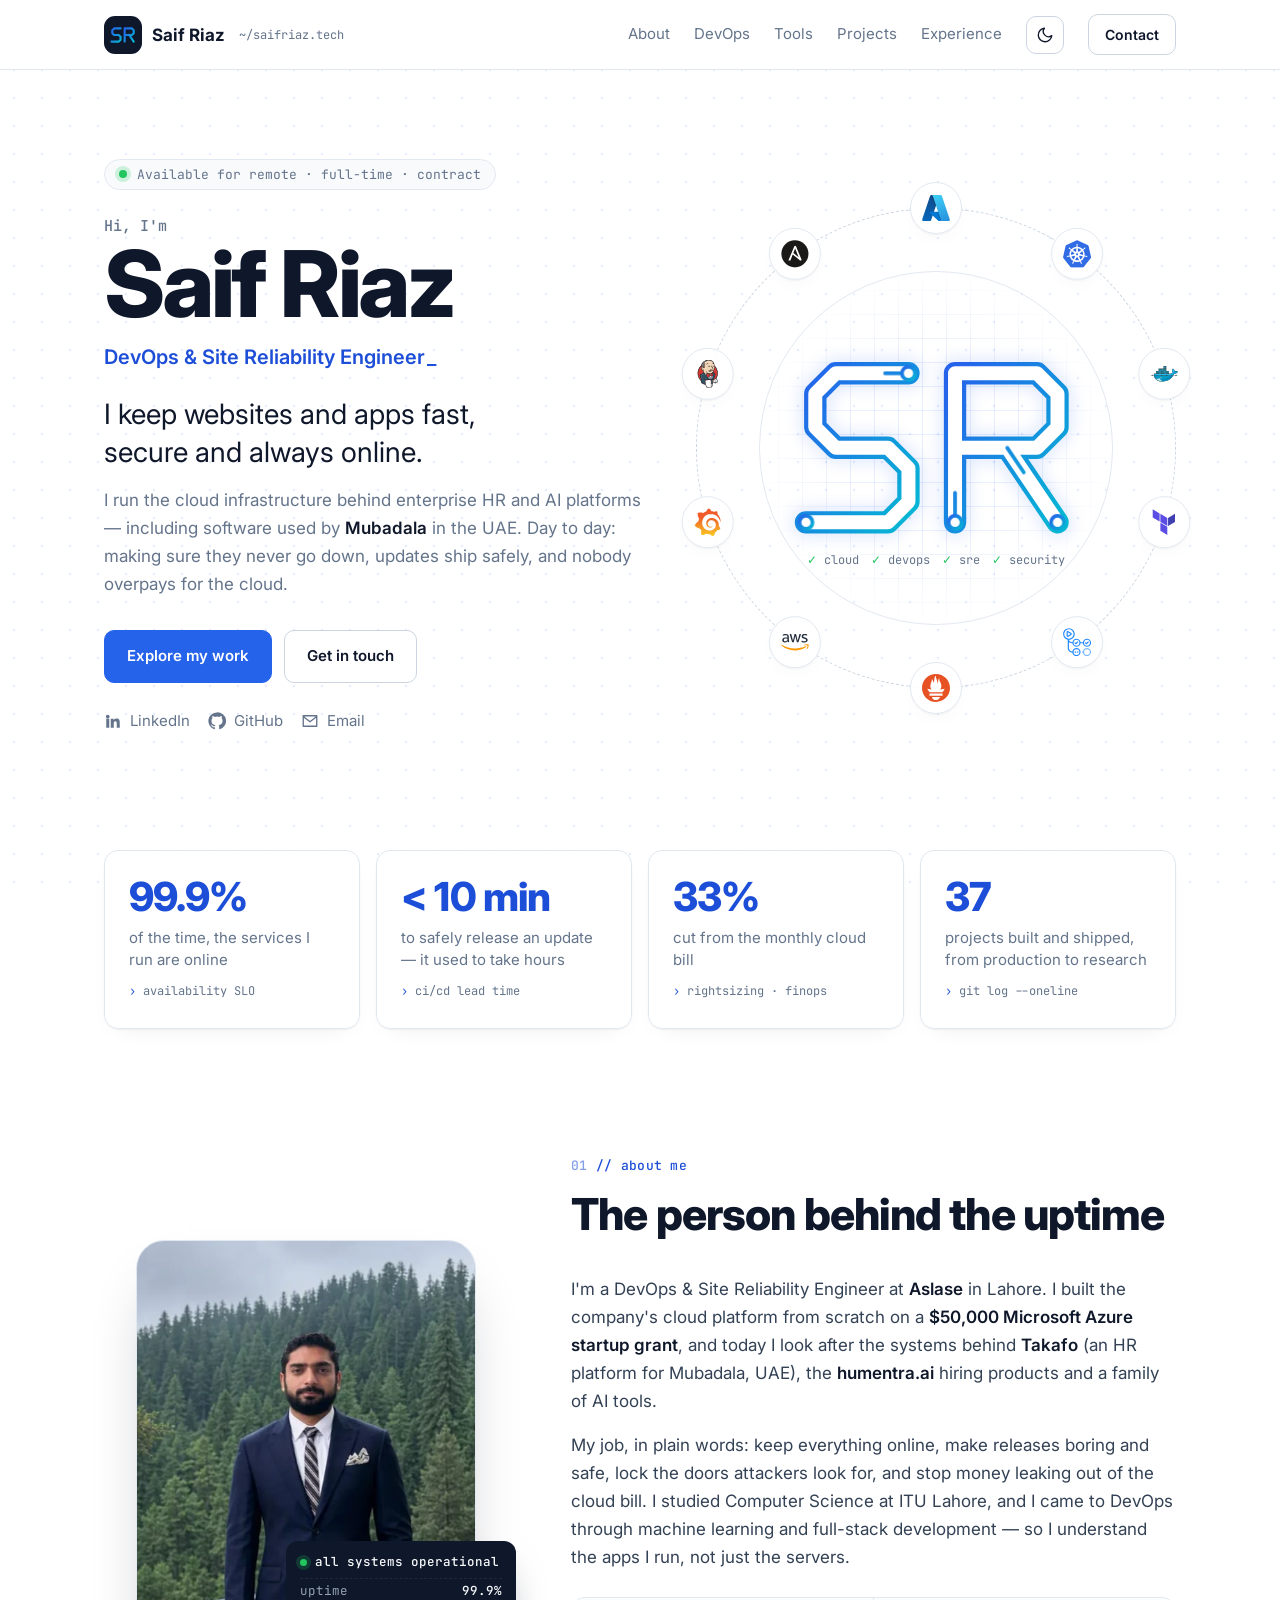
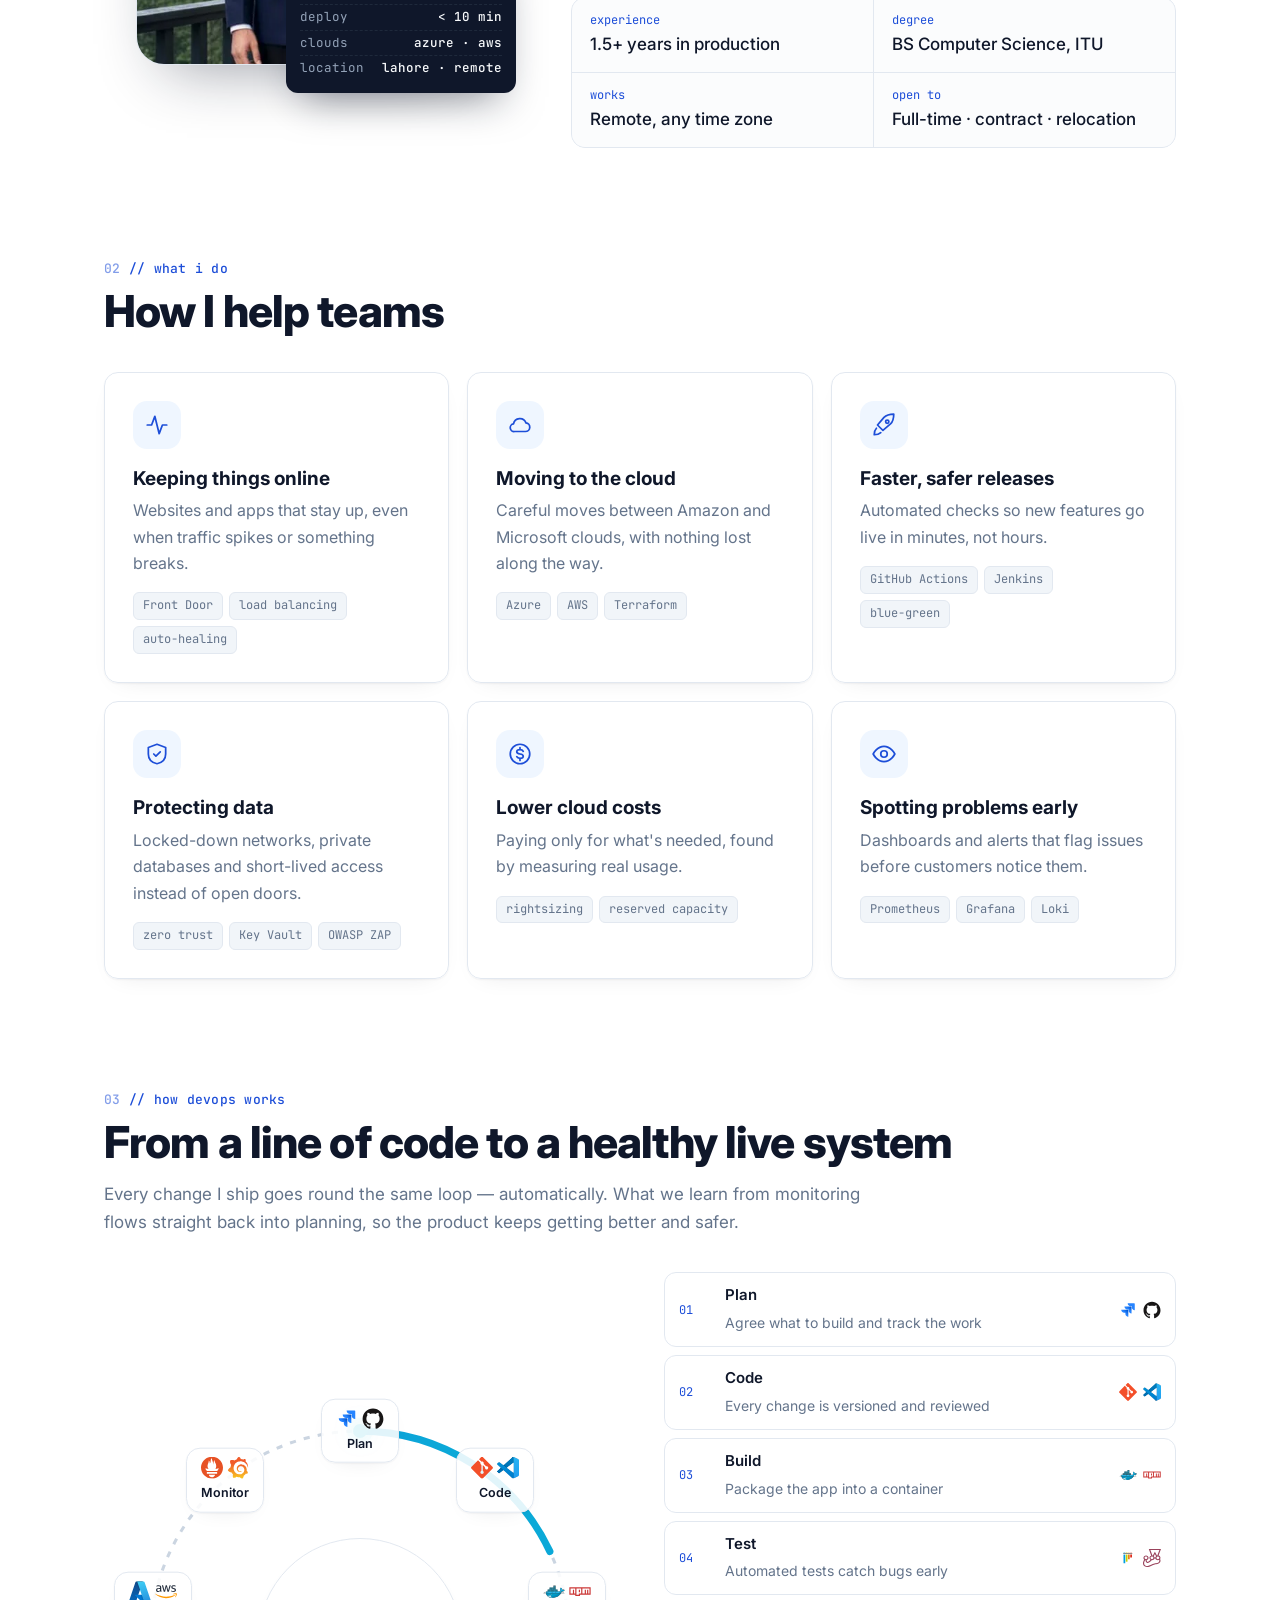
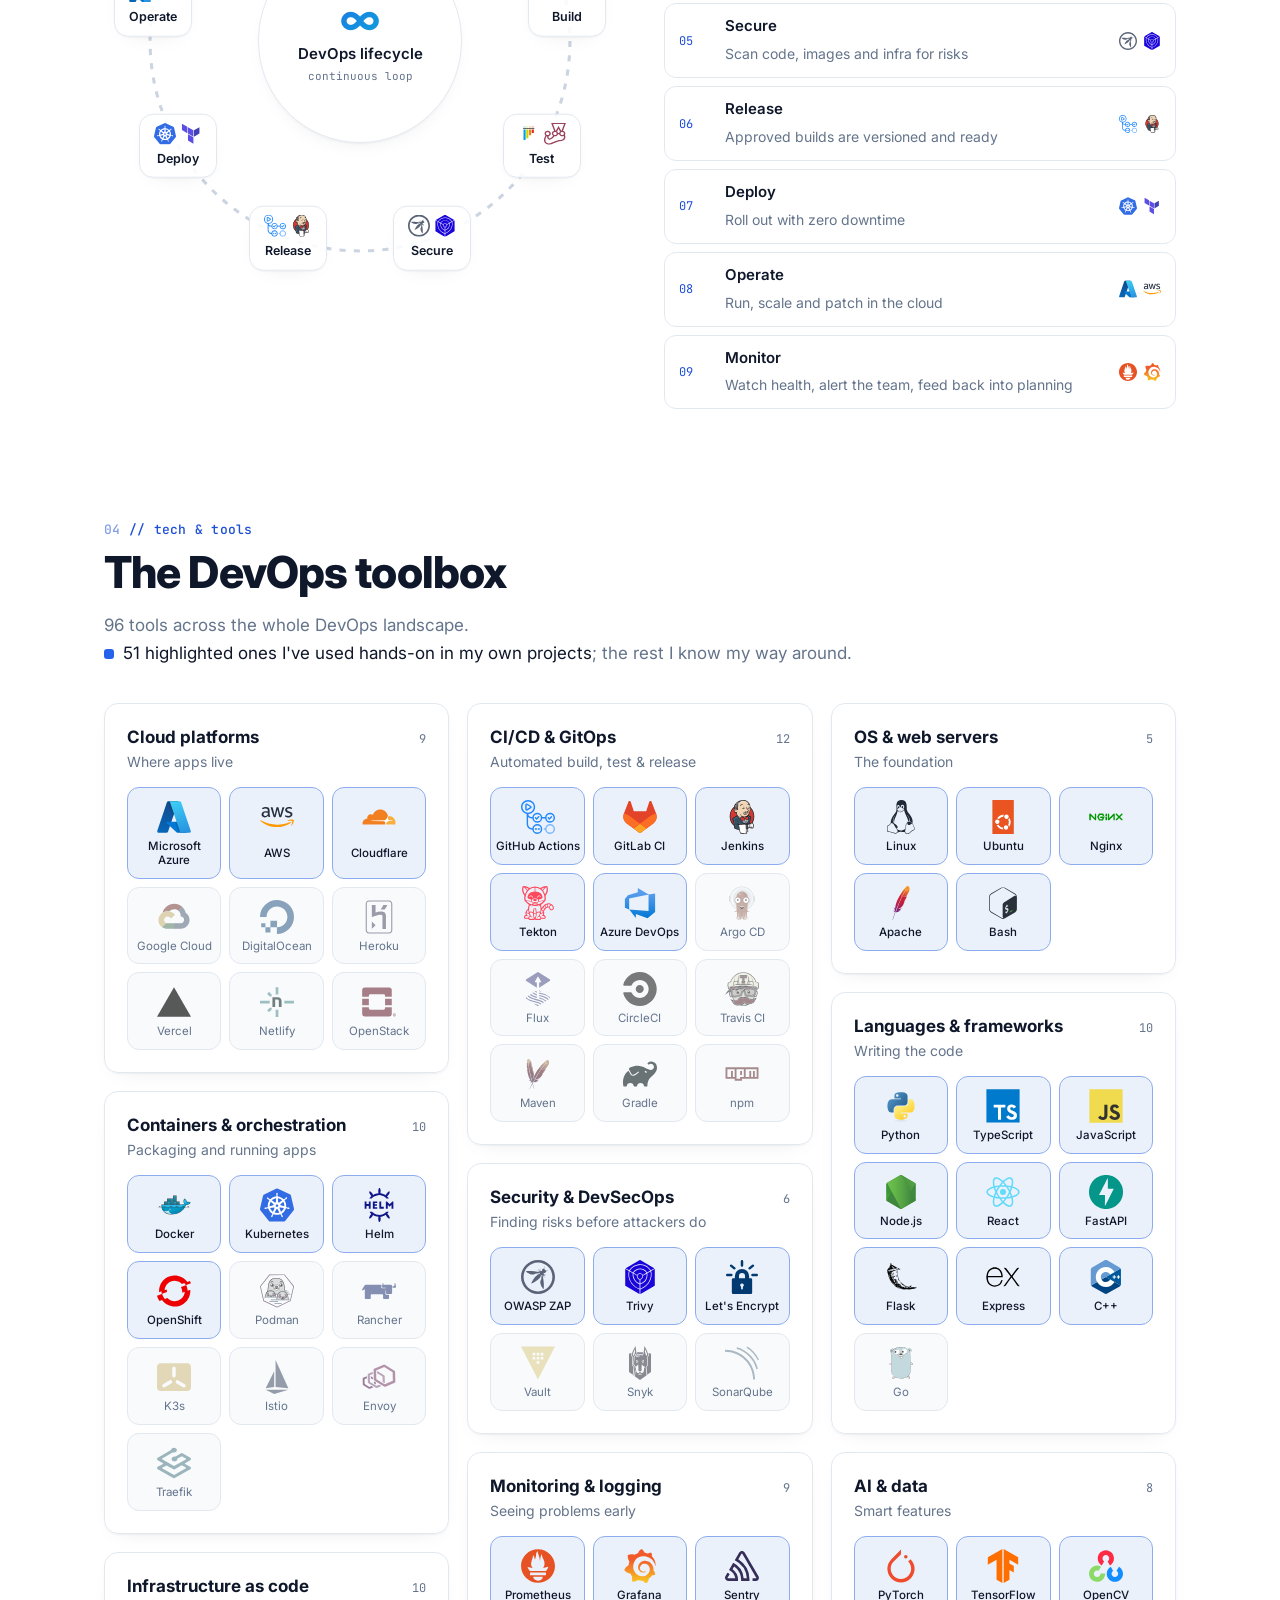
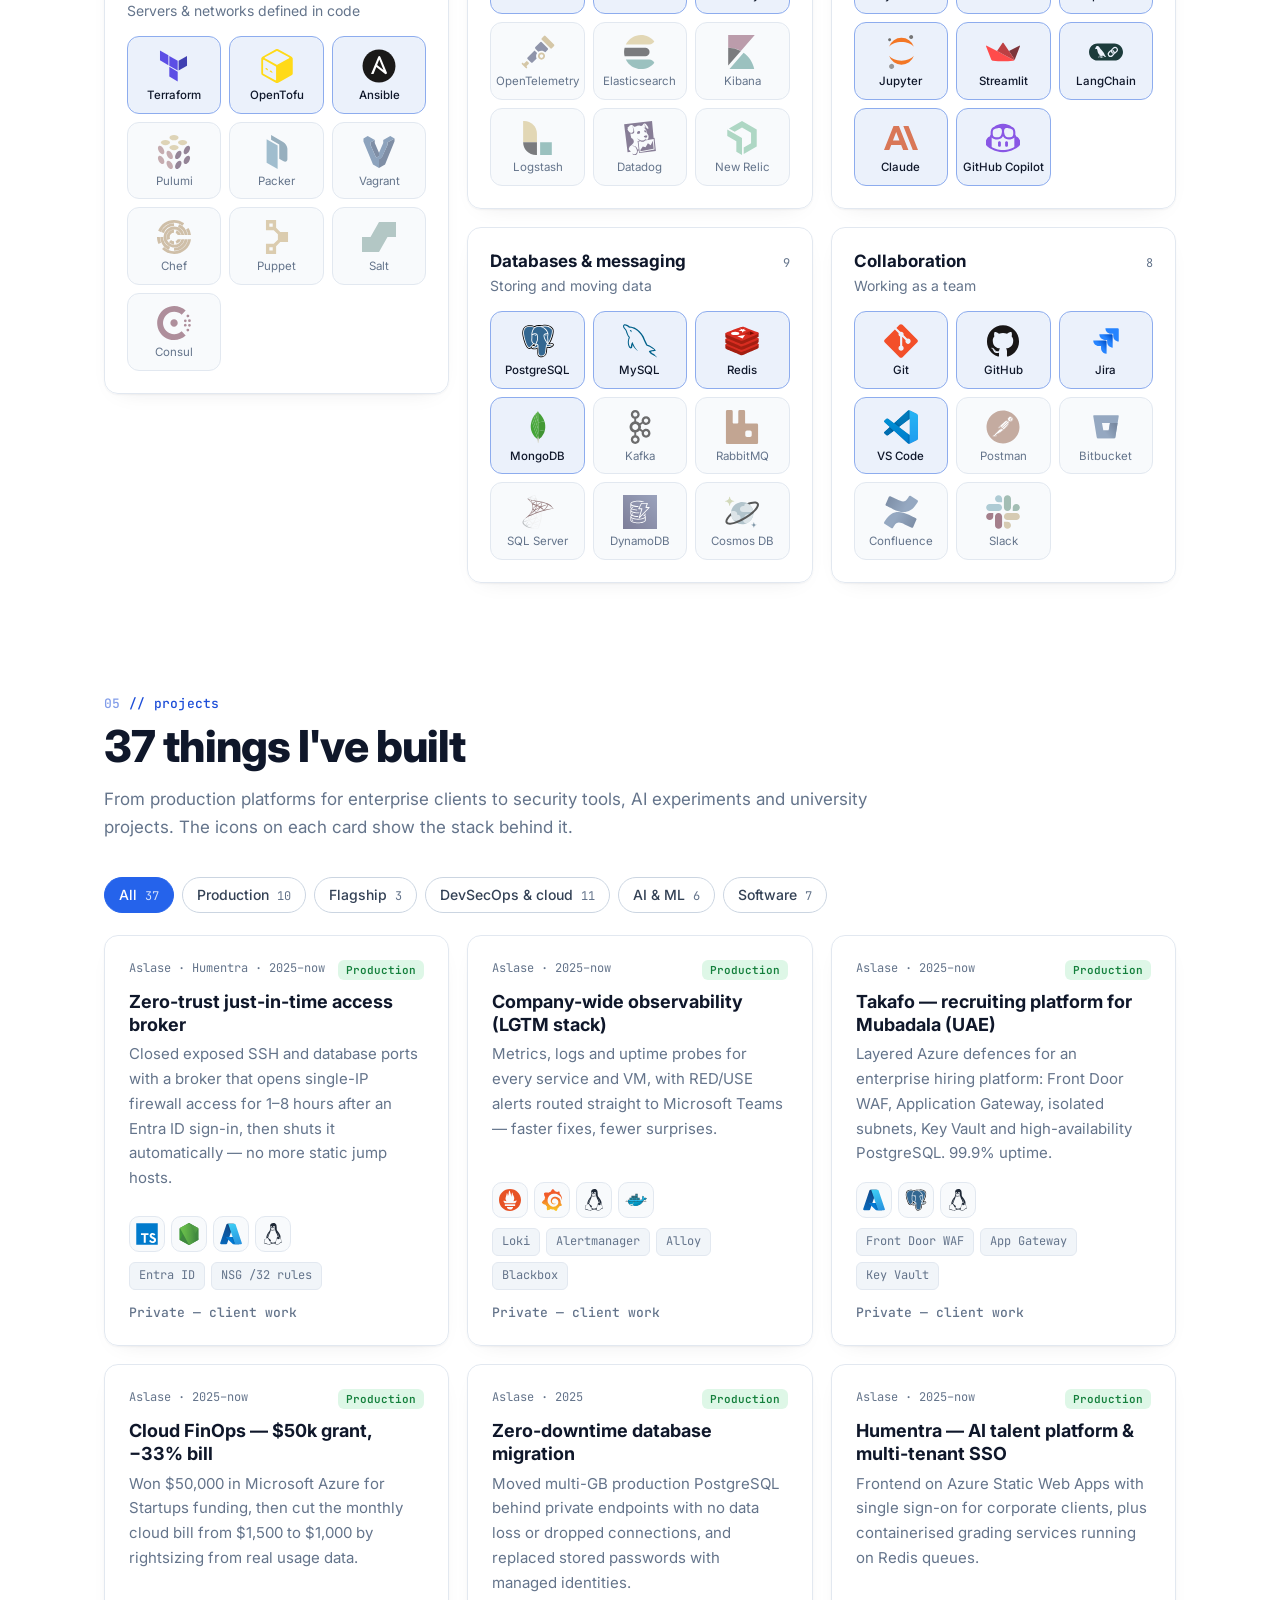
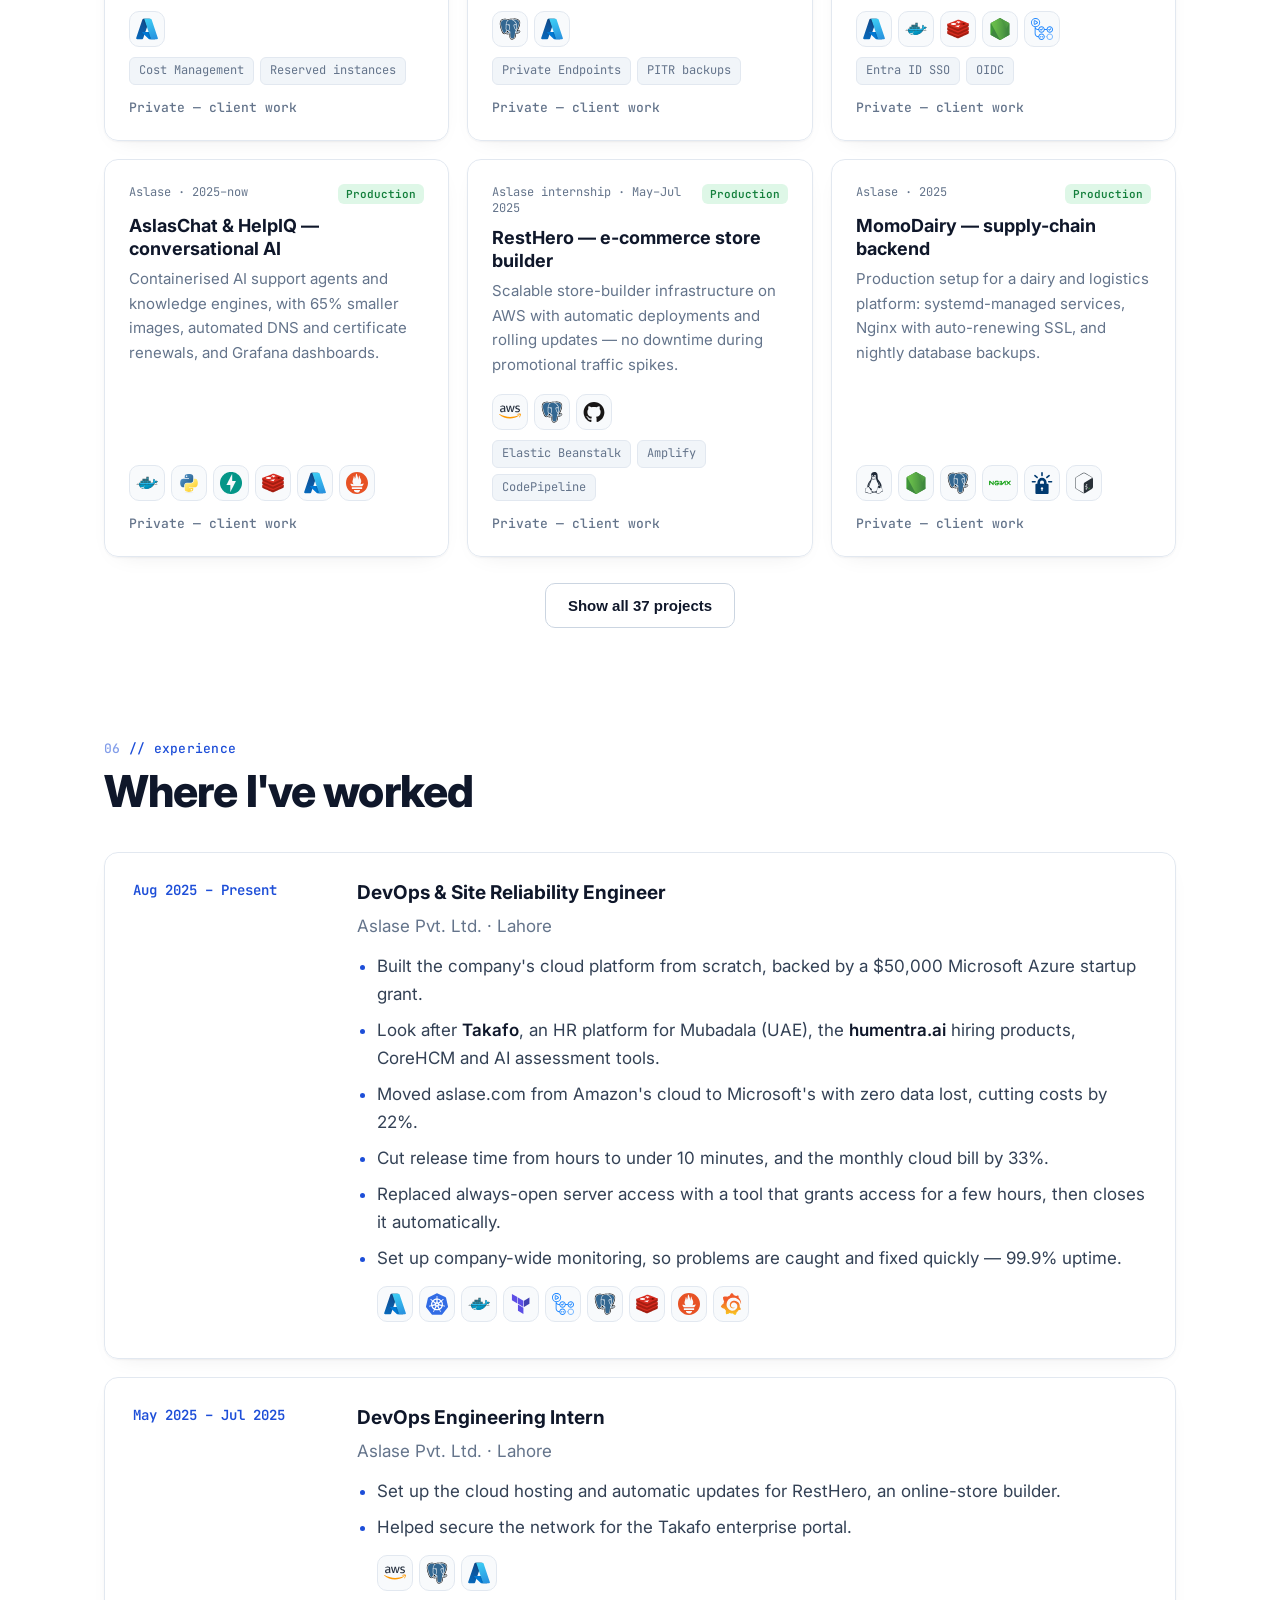
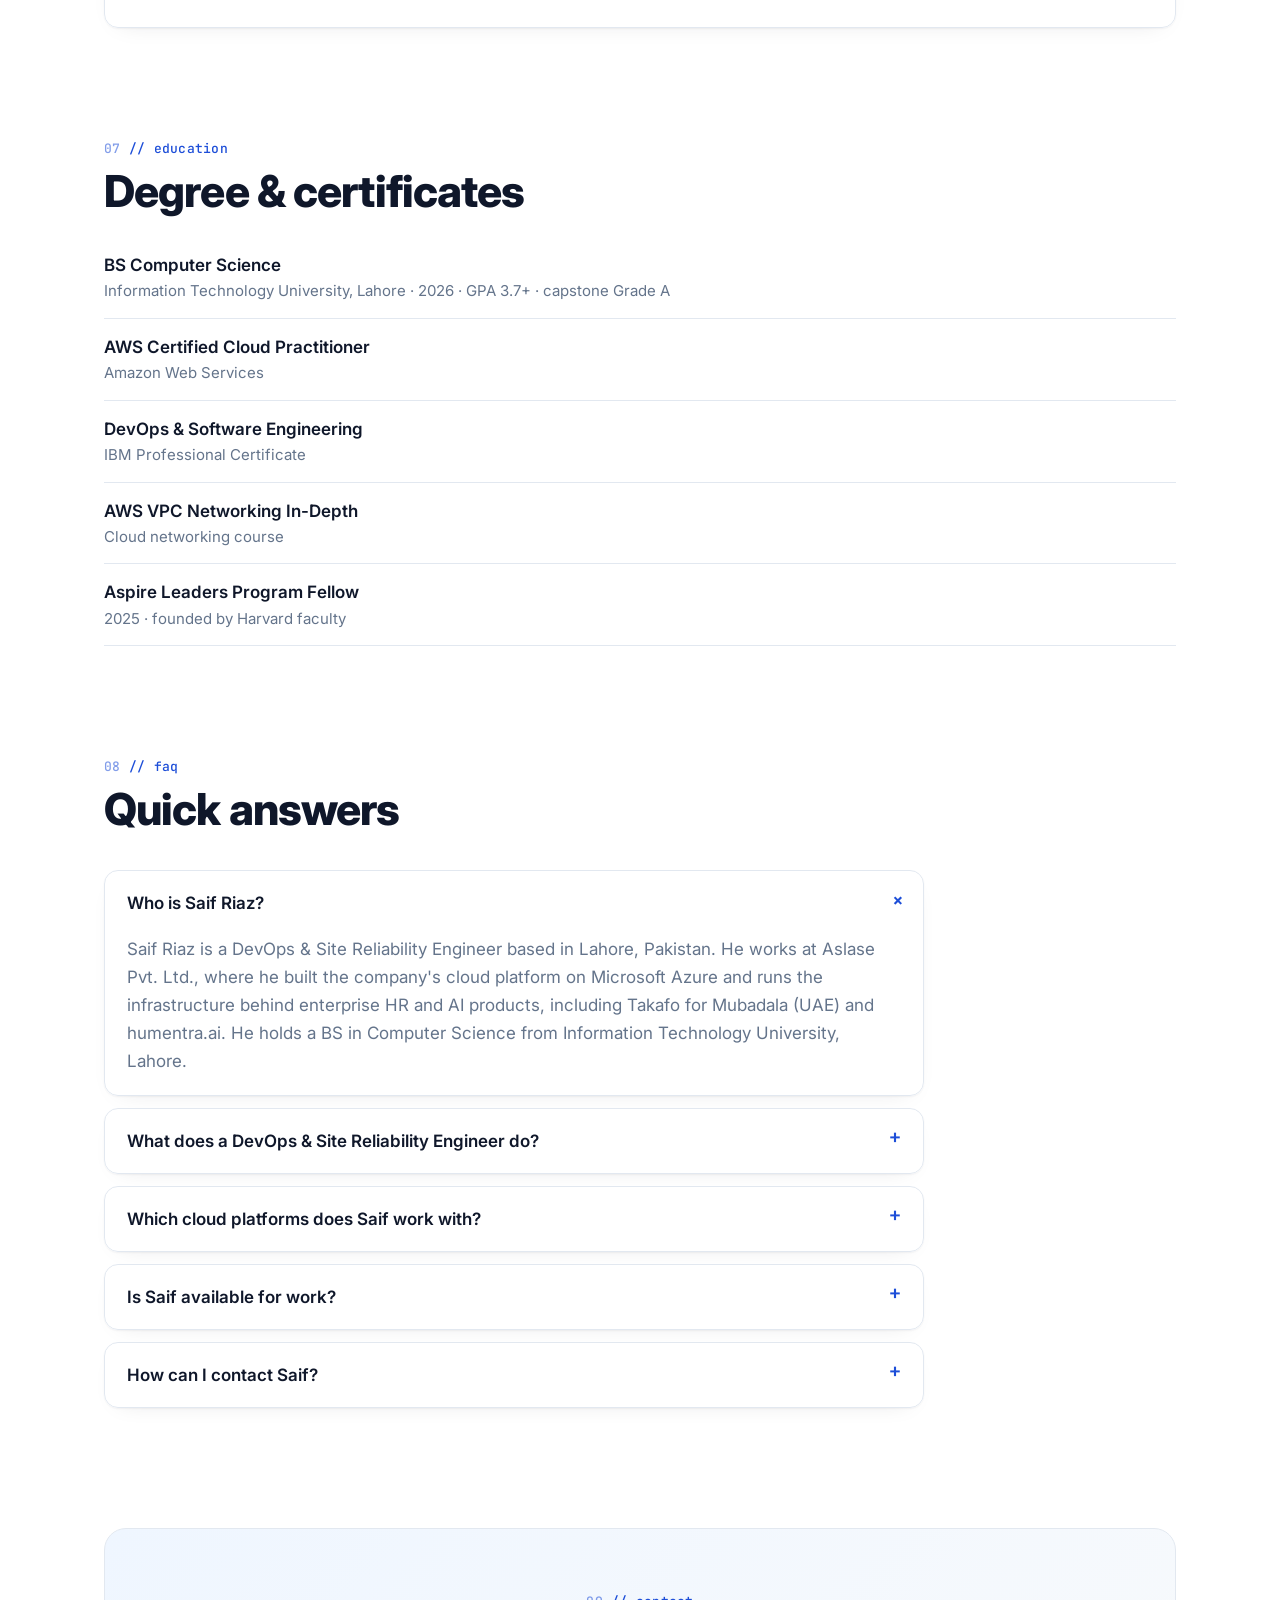
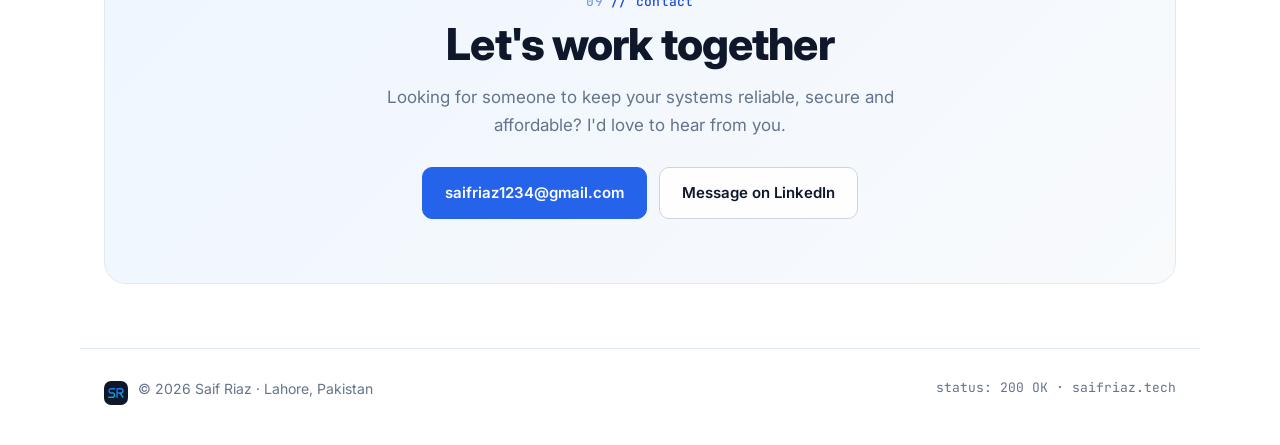
==== commit 3db8a62d: "Add SR monogram, DevOps lifecycle wheel, 96-tool toolbox and all 37 projects with stack icons Co-Aut" ====
--- a/index.html
+++ b/index.html
@@ -4,7 +4,7 @@
   <meta charset="utf-8">
   <meta name="viewport" content="width=device-width, initial-scale=1">
   <title>Saif Riaz — DevOps &amp; Site Reliability Engineer (Azure &amp; AWS)</title>
-  <meta name="description" content="Saif Riaz is a DevOps & Site Reliability Engineer in Lahore, Pakistan. He keeps cloud platforms on Microsoft Azure and AWS fast, secure and online — 99.9% uptime, releases in under 10 minutes.">
+  <meta name="description" content="Saif Riaz is a DevOps & Site Reliability Engineer in Lahore, Pakistan, keeping Azure and AWS cloud platforms fast, secure and online — 99.9% uptime.">
   <meta name="author" content="Saif Riaz">
   <meta name="robots" content="index, follow, max-image-preview:large">
   <link rel="canonical" href="https://saifriaz.tech/">
@@ -12,7 +12,6 @@
   <meta name="theme-color" content="#0b1220" media="(prefers-color-scheme: dark)">
   <meta name="color-scheme" content="light dark">
 
-  <!-- Social previews -->
   <meta property="og:type" content="profile">
   <meta property="og:site_name" content="Saif Riaz">
   <meta property="og:url" content="https://saifriaz.tech/">
@@ -32,13 +31,11 @@
   <link rel="icon" href="/favicon.svg" type="image/svg+xml">
   <link rel="apple-touch-icon" href="/apple-touch-icon.png">
   <link rel="manifest" href="/site.webmanifest">
-  <link rel="preload" as="image" href="/img/saif-riaz.webp" type="image/webp" fetchpriority="high">
   <link rel="preconnect" href="https://fonts.googleapis.com">
   <link rel="preconnect" href="https://fonts.gstatic.com" crossorigin>
-  <link href="https://fonts.googleapis.com/css2?family=Inter:wght@400;500;600;700;800&family=JetBrains+Mono:wght@400;500&display=swap" rel="stylesheet">
+  <link href="https://fonts.googleapis.com/css2?family=Inter:wght@400;500;600;700;800&family=JetBrains+Mono:wght@400;500;700&display=swap" rel="stylesheet">
   <link rel="stylesheet" href="/styles.css">
 
-  <!-- Set the theme before paint to avoid a flash -->
   <script>
     (function () {
       var t = null;
@@ -52,22 +49,8 @@
   {
     "@context": "https://schema.org",
     "@graph": [
-      {
-        "@type": "WebSite",
-        "@id": "https://saifriaz.tech/#website",
-        "url": "https://saifriaz.tech/",
-        "name": "Saif Riaz",
-        "inLanguage": "en"
-      },
-      {
-        "@type": "ProfilePage",
-        "@id": "https://saifriaz.tech/#profile",
-        "url": "https://saifriaz.tech/",
-        "name": "Saif Riaz — DevOps & Site Reliability Engineer",
-        "isPartOf": { "@id": "https://saifriaz.tech/#website" },
-        "dateModified": "2026-11-10",
-        "mainEntity": { "@id": "https://saifriaz.tech/#person" }
-      },
+      { "@type": "WebSite", "@id": "https://saifriaz.tech/#website", "url": "https://saifriaz.tech/", "name": "Saif Riaz", "inLanguage": "en" },
+      { "@type": "ProfilePage", "@id": "https://saifriaz.tech/#profile", "url": "https://saifriaz.tech/", "name": "Saif Riaz — DevOps & Site Reliability Engineer", "isPartOf": { "@id": "https://saifriaz.tech/#website" }, "dateModified": "2026-11-10", "mainEntity": { "@id": "https://saifriaz.tech/#person" } },
       {
         "@type": "Person",
         "@id": "https://saifriaz.tech/#person",
@@ -86,7 +69,7 @@
           { "@type": "EducationalOccupationalCredential", "credentialCategory": "certificate", "name": "IBM DevOps and Software Engineering Professional Certificate", "recognizedBy": { "@type": "Organization", "name": "IBM" } },
           { "@type": "EducationalOccupationalCredential", "credentialCategory": "certificate", "name": "AWS VPC Networking In-Depth" }
         ],
-        "knowsAbout": ["DevOps", "Site Reliability Engineering", "Microsoft Azure", "Amazon Web Services", "Terraform", "Kubernetes", "Docker", "GitHub Actions", "CI/CD", "Prometheus", "Grafana", "Cloud migration", "Cloud cost optimization", "Zero trust security"],
+        "knowsAbout": ["DevOps", "Site Reliability Engineering", "Microsoft Azure", "Amazon Web Services", "Terraform", "Kubernetes", "Docker", "GitHub Actions", "Jenkins", "Ansible", "CI/CD", "Prometheus", "Grafana", "DevSecOps", "Cloud migration", "Cloud cost optimization", "Zero trust security"],
         "sameAs": ["https://www.linkedin.com/in/saif-riaz-", "https://github.com/SaifRiaz3256"]
       },
       {
@@ -95,7 +78,7 @@
         "mainEntity": [
           { "@type": "Question", "name": "Who is Saif Riaz?", "acceptedAnswer": { "@type": "Answer", "text": "Saif Riaz is a DevOps & Site Reliability Engineer based in Lahore, Pakistan. He works at Aslase Pvt. Ltd., where he built the company's cloud platform on Microsoft Azure and runs the infrastructure behind enterprise HR and AI products, including Takafo for Mubadala (UAE) and humentra.ai. He holds a BS in Computer Science from Information Technology University, Lahore." } },
           { "@type": "Question", "name": "What does a DevOps & Site Reliability Engineer do?", "acceptedAnswer": { "@type": "Answer", "text": "A DevOps & Site Reliability Engineer makes sure software stays online, secure and fast. That means automating how updates are tested and released, setting up cloud servers and networks as code, watching systems with dashboards and alerts, and fixing problems before customers notice them." } },
-          { "@type": "Question", "name": "Which cloud platforms does Saif Riaz work with?", "acceptedAnswer": { "@type": "Answer", "text": "Saif works mainly with Microsoft Azure and Amazon Web Services (AWS), using Terraform, Docker, Kubernetes, GitHub Actions, Prometheus and Grafana. He has migrated a production company platform from AWS to Azure with zero data loss." } },
+          { "@type": "Question", "name": "Which cloud platforms does Saif Riaz work with?", "acceptedAnswer": { "@type": "Answer", "text": "Saif works mainly with Microsoft Azure and Amazon Web Services (AWS), using Terraform, Docker, Kubernetes, GitHub Actions, Jenkins, Prometheus and Grafana. He has migrated a production company platform from AWS to Azure with zero data loss." } },
           { "@type": "Question", "name": "Is Saif Riaz available for work?", "acceptedAnswer": { "@type": "Answer", "text": "Yes. Saif is open to full-time, contract and remote roles with teams worldwide, with flexible time-zone overlap, and is open to relocation." } },
           { "@type": "Question", "name": "How can I contact Saif Riaz?", "acceptedAnswer": { "@type": "Answer", "text": "Email saifriaz1234@gmail.com or message him on LinkedIn at linkedin.com/in/saif-riaz-." } }
         ]
@@ -109,12 +92,18 @@
   <canvas class="fx-canvas" aria-hidden="true"></canvas>
 
   <header class="nav">
-    <a class="brand" href="#top" aria-label="Saif Riaz, home"><span class="mono">SR</span> Saif Riaz<span class="brand-path">~/saifriaz.tech</span></a>
+    <a class="brand" href="#top" aria-label="Saif Riaz, home">
+      <span class="logo" aria-hidden="true">
+        <svg viewBox="0 0 340 240"><use href="#sr-paths"/></svg>
+      </span>
+      <span class="brand-name">Saif Riaz</span><span class="brand-path">~/saifriaz.tech</span>
+    </a>
     <nav aria-label="Main">
-      <a href="#help">What I do</a>
+      <a href="#about">About</a>
+      <a href="#lifecycle">DevOps</a>
+      <a href="#tools">Tools</a>
+      <a href="#projects">Projects</a>
       <a href="#work">Experience</a>
-      <a href="#projects">Projects</a>
-      <a href="#faq">FAQ</a>
       <button class="theme-toggle" type="button" aria-label="Switch to dark theme" title="Toggle theme">
         <svg class="i-moon" viewBox="0 0 24 24" aria-hidden="true"><path d="M21 12.8A9 9 0 1 1 11.2 3a7 7 0 0 0 9.8 9.8z"/></svg>
         <svg class="i-sun" viewBox="0 0 24 24" aria-hidden="true"><circle cx="12" cy="12" r="4"/><path d="M12 2v2M12 20v2M4.9 4.9l1.4 1.4M17.7 17.7l1.4 1.4M2 12h2M20 12h2M4.9 19.1l1.4-1.4M17.7 6.3l1.4-1.4"/></svg>
@@ -123,26 +112,75 @@
     </nav>
   </header>
 
+  <!-- Shared SR monogram geometry (circuit-trace letters) -->
+  <svg width="0" height="0" style="position:absolute" aria-hidden="true">
+    <defs>
+      <linearGradient id="srg" x1="0" y1="0" x2="1" y2="1">
+        <stop offset="0" style="stop-color:var(--accent)"/><stop offset="1" style="stop-color:var(--accent-2)"/>
+      </linearGradient>
+      <g id="sr-paths" fill="none" stroke-linecap="round" stroke-linejoin="round">
+        <path class="srp" pathLength="1000" d="M140,40 H62 L40,62 V98 L62,120 H118 L140,142 V178 L118,200 H30"/>
+        <path class="srp" pathLength="1000" d="M190,200 V40 H278 L300,62 V98 L278,120 H190 M246,120 L300,200"/>
+      </g>
+    </defs>
+  </svg>
+
   <main id="main">
     <!-- HERO -->
     <section class="hero" id="top">
       <div class="hero-text">
-        <p class="eyebrow"><span class="live" aria-hidden="true"></span> Available for new opportunities</p>
+        <p class="eyebrow"><span class="live" aria-hidden="true"></span> Available for remote · full-time · contract</p>
+        <p class="hello">Hi, I'm</p>
         <h1 class="hero-title">Saif Riaz</h1>
         <p class="hero-role">DevOps &amp; Site Reliability Engineer<span class="caret" aria-hidden="true">_</span></p>
         <p class="hero-head">I keep websites and apps fast, secure and always online.</p>
         <p class="hero-sub">I run the cloud infrastructure behind enterprise HR and AI platforms — including software used by <b>Mubadala</b> in the UAE. Day to day: making sure they never go down, updates ship safely, and nobody overpays for the cloud.</p>
         <div class="ctas">
-          <a class="btn btn-primary" href="#contact">Get in touch</a>
-          <a class="btn" href="https://www.linkedin.com/in/saif-riaz-" target="_blank" rel="me noopener">LinkedIn</a>
-          <a class="btn" href="https://github.com/SaifRiaz3256" target="_blank" rel="me noopener">GitHub</a>
+          <a class="btn btn-primary" href="#projects">Explore my work</a>
+          <a class="btn" href="#contact">Get in touch</a>
         </div>
-      </div>
-      <div class="hero-visual">
+        <ul class="socials">
+          <li><a href="https://www.linkedin.com/in/saif-riaz-" target="_blank" rel="me noopener"><svg viewBox="0 0 24 24" aria-hidden="true"><path d="M4.98 3.5a2.5 2.5 0 1 1 0 5 2.5 2.5 0 0 1 0-5zM3 9h4v12H3zM9 9h3.8v1.7h.05c.53-1 1.83-2.05 3.77-2.05C20.6 8.65 21 11.3 21 14.7V21h-4v-5.6c0-1.33-.03-3.05-1.86-3.05-1.86 0-2.14 1.45-2.14 2.95V21H9z"/></svg>LinkedIn</a></li>
+          <li><a href="https://github.com/SaifRiaz3256" target="_blank" rel="me noopener"><svg viewBox="0 0 24 24" aria-hidden="true"><path d="M12 .5a11.5 11.5 0 0 0-3.64 22.41c.58.1.79-.25.79-.56v-2c-3.2.7-3.88-1.37-3.88-1.37-.52-1.33-1.28-1.69-1.28-1.69-1.05-.71.08-.7.08-.7 1.16.08 1.77 1.19 1.77 1.19 1.03 1.77 2.7 1.26 3.36.96.1-.75.4-1.26.73-1.55-2.56-.29-5.25-1.28-5.25-5.69 0-1.26.45-2.29 1.19-3.1-.12-.29-.52-1.46.11-3.05 0 0 .97-.31 3.17 1.18a11 11 0 0 1 5.77 0c2.2-1.49 3.17-1.18 3.17-1.18.63 1.59.23 2.76.11 3.05.74.81 1.19 1.84 1.19 3.1 0 4.42-2.7 5.39-5.27 5.68.41.36.78 1.06.78 2.14v3.17c0 .31.21.67.8.56A11.5 11.5 0 0 0 12 .5z"/></svg>GitHub</a></li>
+          <li><a href="mailto:saifriaz1234@gmail.com"><svg viewBox="0 0 24 24" aria-hidden="true"><path d="M3 5h18v14H3zM3 6l9 7 9-7" fill="none" stroke="currentColor" stroke-width="1.8" stroke-linejoin="round"/></svg>Email</a></li>
+        </ul>
+      </div>
+
+      <div class="hero-visual" aria-hidden="true">
+        <div class="mono-stage">
+          <div class="mono-grid"></div>
+          <div class="orbit"><div class="orbit-spin"><span class="o" style="--a:0.0deg"><img class="oi" src="/img/icons/azure.svg" alt="Microsoft Azure" width="30" height="30" loading="lazy" decoding="async"></span><span class="o" style="--a:36.0deg"><img class="oi" src="/img/icons/kubernetes.svg" alt="Kubernetes" width="30" height="30" loading="lazy" decoding="async"></span><span class="o" style="--a:72.0deg"><img class="oi" src="/img/icons/docker.svg" alt="Docker" width="30" height="30" loading="lazy" decoding="async"></span><span class="o" style="--a:108.0deg"><img class="oi" src="/img/icons/terraform.svg" alt="Terraform" width="30" height="30" loading="lazy" decoding="async"></span><span class="o" style="--a:144.0deg"><img class="oi" src="/img/icons/githubactions.svg" alt="GitHub Actions" width="30" height="30" loading="lazy" decoding="async"></span><span class="o" style="--a:180.0deg"><img class="oi" src="/img/icons/prometheus.svg" alt="Prometheus" width="30" height="30" loading="lazy" decoding="async"></span><span class="o" style="--a:216.0deg"><img class="oi inv" src="/img/icons/amazonwebservices.svg" alt="AWS" width="30" height="30" loading="lazy" decoding="async"></span><span class="o" style="--a:252.0deg"><img class="oi" src="/img/icons/grafana.svg" alt="Grafana" width="30" height="30" loading="lazy" decoding="async"></span><span class="o" style="--a:288.0deg"><img class="oi" src="/img/icons/jenkins.svg" alt="Jenkins" width="30" height="30" loading="lazy" decoding="async"></span><span class="o" style="--a:324.0deg"><img class="oi" src="/img/icons/ansible.svg" alt="Ansible" width="30" height="30" loading="lazy" decoding="async"></span></div></div>
+          <svg class="mono" viewBox="0 0 340 240">
+            <g class="sr-glow"><use href="#sr-paths"/></g>
+            <g class="sr-tube"><use href="#sr-paths"/></g>
+            <g class="sr-core"><use href="#sr-paths"/></g>
+            <g class="sr-pulse"><use href="#sr-paths"/></g>
+            <g class="sr-nodes">
+              <circle cx="140" cy="40" r="7"/><circle cx="30" cy="200" r="7"/><circle cx="190" cy="200" r="7"/><circle cx="300" cy="200" r="7"/>
+            </g>
+          </svg>
+          <ul class="mono-tags">
+            <li>cloud</li><li>devops</li><li>sre</li><li>security</li>
+          </ul>
+        </div>
+      </div>
+    </section>
+
+    <!-- NUMBERS -->
+    <section class="stats" aria-label="Results in numbers">
+      <div class="stat fx-card"><b>99.9%</b><span>of the time, the services I run are online</span><code>availability SLO</code></div>
+      <div class="stat fx-card"><b>&lt; 10 min</b><span>to safely release an update — it used to take hours</span><code>ci/cd lead time</code></div>
+      <div class="stat fx-card"><b>33%</b><span>cut from the monthly cloud bill</span><code>rightsizing · finops</code></div>
+      <div class="stat fx-card"><b>37</b><span>projects built and shipped, from production to research</span><code>git log --oneline</code></div>
+    </section>
+
+    <!-- ABOUT -->
+    <section class="section about" id="about" aria-labelledby="about-h">
+      <div class="about-visual">
         <figure class="photo fx-card">
           <picture>
             <source srcset="/img/saif-riaz.webp" type="image/webp">
-            <img src="/img/saif-riaz.jpg" width="488" height="610" alt="Saif Riaz, DevOps & Site Reliability Engineer, in a navy suit" fetchpriority="high">
+            <img src="/img/saif-riaz.jpg" width="488" height="610" alt="Saif Riaz, DevOps & Site Reliability Engineer, in a navy suit" loading="lazy" decoding="async">
           </picture>
         </figure>
         <div class="status" aria-label="Status summary">
@@ -153,19 +191,22 @@
           <p class="status-row"><span>location</span><b>lahore · remote</b></p>
         </div>
       </div>
-    </section>
-
-    <!-- NUMBERS -->
-    <section class="stats" aria-label="Results in numbers">
-      <div class="stat fx-card"><b>99.9%</b><span>of the time, the services I run are online</span><code>availability SLO</code></div>
-      <div class="stat fx-card"><b>&lt; 10 min</b><span>to safely release an update — it used to take hours</span><code>ci/cd lead time</code></div>
-      <div class="stat fx-card"><b>33%</b><span>cut from the monthly cloud bill</span><code>rightsizing · finops</code></div>
-      <div class="stat fx-card"><b>0</b><span>data lost moving a whole company to a new cloud</span><code>aws → azure migration</code></div>
+      <div class="about-text">
+        <div class="section-head"><p class="kicker"><span class="kn">01</span> // about me</p><h2 id="about-h">The person behind the uptime</h2></div>
+        <p>I'm a DevOps &amp; Site Reliability Engineer at <b>Aslase</b> in Lahore. I built the company's cloud platform from scratch on a <b>$50,000 Microsoft Azure startup grant</b>, and today I look after the systems behind <b>Takafo</b> (an HR platform for Mubadala, UAE), the <b>humentra.ai</b> hiring products and a family of AI tools.</p>
+        <p>My job, in plain words: keep everything online, make releases boring and safe, lock the doors attackers look for, and stop money leaking out of the cloud bill. I studied Computer Science at ITU Lahore, and I came to DevOps through machine learning and full-stack development — so I understand the apps I run, not just the servers.</p>
+        <dl class="facts">
+          <div><dt>experience</dt><dd>1.5+ years in production</dd></div>
+          <div><dt>degree</dt><dd>BS Computer Science, ITU</dd></div>
+          <div><dt>works</dt><dd>Remote, any time zone</dd></div>
+          <div><dt>open to</dt><dd>Full-time · contract · relocation</dd></div>
+        </dl>
+      </div>
     </section>
 
     <!-- WHAT I DO -->
     <section class="section" id="help" aria-labelledby="help-h">
-      <div class="section-head"><p class="kicker"><span class="kn">01</span> // what i do</p><h2 id="help-h">How I help teams</h2></div>
+      <div class="section-head"><p class="kicker"><span class="kn">02</span> // what i do</p><h2 id="help-h">How I help teams</h2></div>
       <div class="cards">
         <article class="card fx-card">
           <div class="card-icon"><svg viewBox="0 0 24 24" aria-hidden="true"><path d="M3 12h4l3-8 4 16 3-8h4"/></svg></div>
@@ -183,13 +224,13 @@
           <div class="card-icon"><svg viewBox="0 0 24 24" aria-hidden="true"><path d="M5 15c-1 1-2 4-2 6 2 0 5-1 6-2M9 15l-3-3 6-7c2-2 5-3 9-3 0 4-1 7-3 9l-7 6-2-2z"/><circle cx="15" cy="9" r="1.5"/></svg></div>
           <h3>Faster, safer releases</h3>
           <p>Automated checks so new features go live in minutes, not hours.</p>
-          <div class="tags"><span>GitHub Actions</span><span>Docker</span><span>blue-green</span></div>
+          <div class="tags"><span>GitHub Actions</span><span>Jenkins</span><span>blue-green</span></div>
         </article>
         <article class="card fx-card">
           <div class="card-icon"><svg viewBox="0 0 24 24" aria-hidden="true"><path d="M12 3l8 3v6c0 5-3.5 8-8 9-4.5-1-8-4-8-9V6l8-3z"/><path d="M9 12l2 2 4-4"/></svg></div>
           <h3>Protecting data</h3>
           <p>Locked-down networks, private databases and short-lived access instead of open doors.</p>
-          <div class="tags"><span>zero trust</span><span>Key Vault</span><span>Entra ID SSO</span></div>
+          <div class="tags"><span>zero trust</span><span>Key Vault</span><span>OWASP ZAP</span></div>
         </article>
         <article class="card fx-card">
           <div class="card-icon"><svg viewBox="0 0 24 24" aria-hidden="true"><circle cx="12" cy="12" r="9"/><path d="M15 9.5c-.5-1-1.6-1.5-3-1.5-1.7 0-3 .8-3 2s1.3 1.8 3 2 3 .8 3 2-1.3 2-3 2c-1.4 0-2.5-.5-3-1.5M12 6v2m0 8v2"/></svg></div>
@@ -206,22 +247,360 @@
       </div>
     </section>
 
-    <!-- HOW I SHIP -->
-    <section class="section" id="how" aria-labelledby="how-h">
-      <div class="section-head"><p class="kicker"><span class="kn">02</span> // how i ship</p><h2 id="how-h">Every change takes the same safe path</h2></div>
-      <ol class="pipeline">
-        <li><span class="step">01</span><b>Code</b><code>git push</code></li>
-        <li><span class="step">02</span><b>Test</b><code>lint · unit</code></li>
-        <li><span class="step">03</span><b>Secure</b><code>scan · checkov</code></li>
-        <li><span class="step">04</span><b>Release</b><code>blue-green</code></li>
-        <li><span class="step">05</span><b>Watch</b><code>metrics · alerts</code></li>
-      </ol>
-      <p class="pipe-note">Nothing reaches customers until it passes every step — and if something still goes wrong, it rolls back on its own.</p>
+    <!-- LIFECYCLE -->
+    <section class="section" id="lifecycle" aria-labelledby="lc-h">
+      <div class="section-head"><p class="kicker"><span class="kn">03</span> // how devops works</p><h2 id="lc-h">From a line of code to a healthy live system</h2>
+        <p class="lede">Every change I ship goes round the same loop — automatically. What we learn from monitoring flows straight back into planning, so the product keeps getting better and safer.</p></div>
+      <div class="lc">
+        <div class="lc-wheel" style="--n:9" aria-hidden="true">
+  <svg class="lc-ring" viewBox="0 0 100 100"><defs><linearGradient id="lcg" x1="0" y1="0" x2="1" y2="1"><stop offset="0" style="stop-color:var(--accent)"/><stop offset="1" style="stop-color:var(--accent-2)"/></linearGradient></defs>
+    <circle cx="50" cy="50" r="41" class="lc-track"/><circle cx="50" cy="50" r="41" class="lc-flow" pathLength="100"/></svg>
+  <div class="lc-orbit"><span class="lc-dot"></span></div>
+  <div class="lc-center"><span class="lc-sr">∞</span><b>DevOps lifecycle</b><span>continuous loop</span></div>
+  <ol class="lc-nodes"><li class="lc-node" style="left:50.00%;top:9.00%;--i:0"><span class="lc-icons"><img class="li" src="/img/icons/jira.svg" alt="Jira" width="22" height="22" loading="lazy" decoding="async"><img class="li inv" src="/img/icons/github.svg" alt="GitHub" width="22" height="22" loading="lazy" decoding="async"></span><b>Plan</b></li><li class="lc-node" style="left:76.35%;top:18.59%;--i:1"><span class="lc-icons"><img class="li" src="/img/icons/git.svg" alt="Git" width="22" height="22" loading="lazy" decoding="async"><img class="li" src="/img/icons/vscode.svg" alt="VS Code" width="22" height="22" loading="lazy" decoding="async"></span><b>Code</b></li><li class="lc-node" style="left:90.38%;top:42.88%;--i:2"><span class="lc-icons"><img class="li" src="/img/icons/docker.svg" alt="Docker" width="22" height="22" loading="lazy" decoding="async"><img class="li" src="/img/icons/npm.svg" alt="npm" width="22" height="22" loading="lazy" decoding="async"></span><b>Build</b></li><li class="lc-node" style="left:85.51%;top:70.50%;--i:3"><span class="lc-icons"><img class="li" src="/img/icons/pytest.svg" alt="PyTest" width="22" height="22" loading="lazy" decoding="async"><img class="li" src="/img/icons/jest.svg" alt="Jest" width="22" height="22" loading="lazy" decoding="async"></span><b>Test</b></li><li class="lc-node" style="left:64.02%;top:88.53%;--i:4"><span class="lc-icons"><img class="li inv" src="/img/icons/owasp.svg" alt="OWASP ZAP" width="22" height="22" loading="lazy" decoding="async"><img class="li" src="/img/icons/trivy.svg" alt="Trivy" width="22" height="22" loading="lazy" decoding="async"></span><b>Secure</b></li><li class="lc-node" style="left:35.98%;top:88.53%;--i:5"><span class="lc-icons"><img class="li" src="/img/icons/githubactions.svg" alt="GitHub Actions" width="22" height="22" loading="lazy" decoding="async"><img class="li" src="/img/icons/jenkins.svg" alt="Jenkins" width="22" height="22" loading="lazy" decoding="async"></span><b>Release</b></li><li class="lc-node" style="left:14.49%;top:70.50%;--i:6"><span class="lc-icons"><img class="li" src="/img/icons/kubernetes.svg" alt="Kubernetes" width="22" height="22" loading="lazy" decoding="async"><img class="li" src="/img/icons/terraform.svg" alt="Terraform" width="22" height="22" loading="lazy" decoding="async"></span><b>Deploy</b></li><li class="lc-node" style="left:9.62%;top:42.88%;--i:7"><span class="lc-icons"><img class="li" src="/img/icons/azure.svg" alt="Microsoft Azure" width="22" height="22" loading="lazy" decoding="async"><img class="li inv" src="/img/icons/amazonwebservices.svg" alt="AWS" width="22" height="22" loading="lazy" decoding="async"></span><b>Operate</b></li><li class="lc-node" style="left:23.65%;top:18.59%;--i:8"><span class="lc-icons"><img class="li" src="/img/icons/prometheus.svg" alt="Prometheus" width="22" height="22" loading="lazy" decoding="async"><img class="li" src="/img/icons/grafana.svg" alt="Grafana" width="22" height="22" loading="lazy" decoding="async"></span><b>Monitor</b></li></ol>
+</div>
+        <ol class="lc-steps">
+<li><span class="n">01</span><div><b>Plan</b><span>Agree what to build and track the work</span></div><span class="lc-mini"><img class="li" src="/img/icons/jira.svg" alt="Jira" width="18" height="18" loading="lazy" decoding="async"><img class="li inv" src="/img/icons/github.svg" alt="GitHub" width="18" height="18" loading="lazy" decoding="async"></span></li>
+<li><span class="n">02</span><div><b>Code</b><span>Every change is versioned and reviewed</span></div><span class="lc-mini"><img class="li" src="/img/icons/git.svg" alt="Git" width="18" height="18" loading="lazy" decoding="async"><img class="li" src="/img/icons/vscode.svg" alt="VS Code" width="18" height="18" loading="lazy" decoding="async"></span></li>
+<li><span class="n">03</span><div><b>Build</b><span>Package the app into a container</span></div><span class="lc-mini"><img class="li" src="/img/icons/docker.svg" alt="Docker" width="18" height="18" loading="lazy" decoding="async"><img class="li" src="/img/icons/npm.svg" alt="npm" width="18" height="18" loading="lazy" decoding="async"></span></li>
+<li><span class="n">04</span><div><b>Test</b><span>Automated tests catch bugs early</span></div><span class="lc-mini"><img class="li" src="/img/icons/pytest.svg" alt="PyTest" width="18" height="18" loading="lazy" decoding="async"><img class="li" src="/img/icons/jest.svg" alt="Jest" width="18" height="18" loading="lazy" decoding="async"></span></li>
+<li><span class="n">05</span><div><b>Secure</b><span>Scan code, images and infra for risks</span></div><span class="lc-mini"><img class="li inv" src="/img/icons/owasp.svg" alt="OWASP ZAP" width="18" height="18" loading="lazy" decoding="async"><img class="li" src="/img/icons/trivy.svg" alt="Trivy" width="18" height="18" loading="lazy" decoding="async"></span></li>
+<li><span class="n">06</span><div><b>Release</b><span>Approved builds are versioned and ready</span></div><span class="lc-mini"><img class="li" src="/img/icons/githubactions.svg" alt="GitHub Actions" width="18" height="18" loading="lazy" decoding="async"><img class="li" src="/img/icons/jenkins.svg" alt="Jenkins" width="18" height="18" loading="lazy" decoding="async"></span></li>
+<li><span class="n">07</span><div><b>Deploy</b><span>Roll out with zero downtime</span></div><span class="lc-mini"><img class="li" src="/img/icons/kubernetes.svg" alt="Kubernetes" width="18" height="18" loading="lazy" decoding="async"><img class="li" src="/img/icons/terraform.svg" alt="Terraform" width="18" height="18" loading="lazy" decoding="async"></span></li>
+<li><span class="n">08</span><div><b>Operate</b><span>Run, scale and patch in the cloud</span></div><span class="lc-mini"><img class="li" src="/img/icons/azure.svg" alt="Microsoft Azure" width="18" height="18" loading="lazy" decoding="async"><img class="li inv" src="/img/icons/amazonwebservices.svg" alt="AWS" width="18" height="18" loading="lazy" decoding="async"></span></li>
+<li><span class="n">09</span><div><b>Monitor</b><span>Watch health, alert the team, feed back into planning</span></div><span class="lc-mini"><img class="li" src="/img/icons/prometheus.svg" alt="Prometheus" width="18" height="18" loading="lazy" decoding="async"><img class="li" src="/img/icons/grafana.svg" alt="Grafana" width="18" height="18" loading="lazy" decoding="async"></span></li>
+        </ol>
+      </div>
+    </section>
+
+    <!-- TOOLBOX -->
+    <section class="section" id="tools" aria-labelledby="tools-h">
+      <div class="section-head"><p class="kicker"><span class="kn">04</span> // tech &amp; tools</p><h2 id="tools-h">The DevOps toolbox</h2>
+        <p class="lede">96 tools across the whole DevOps landscape. <span class="legend"><i></i> 51 highlighted ones I've used hands-on in my own projects</span>; the rest I know my way around.</p></div>
+      <div class="toolbox">
+<article class="tool-group fx-card"><header><h3>Cloud platforms</h3><span class="count">9</span></header><p>Where apps live</p><ul class="tools"><li class="tool used" title="Microsoft Azure — hands-on"><img class="ti" src="/img/icons/azure.svg" alt="Microsoft Azure" width="34" height="34" loading="lazy" decoding="async"><span>Microsoft Azure</span></li><li class="tool used" title="AWS — hands-on"><img class="ti inv" src="/img/icons/amazonwebservices.svg" alt="AWS" width="34" height="34" loading="lazy" decoding="async"><span>AWS</span></li><li class="tool used" title="Cloudflare — hands-on"><img class="ti" src="/img/icons/cloudflare.svg" alt="Cloudflare" width="34" height="34" loading="lazy" decoding="async"><span>Cloudflare</span></li><li class="tool" title="Google Cloud"><img class="ti" src="/img/icons/googlecloud.svg" alt="Google Cloud" width="34" height="34" loading="lazy" decoding="async"><span>Google Cloud</span></li><li class="tool" title="DigitalOcean"><img class="ti" src="/img/icons/digitalocean.svg" alt="DigitalOcean" width="34" height="34" loading="lazy" decoding="async"><span>DigitalOcean</span></li><li class="tool" title="Heroku"><img class="ti" src="/img/icons/heroku.svg" alt="Heroku" width="34" height="34" loading="lazy" decoding="async"><span>Heroku</span></li><li class="tool" title="Vercel"><img class="ti inv" src="/img/icons/vercel.svg" alt="Vercel" width="34" height="34" loading="lazy" decoding="async"><span>Vercel</span></li><li class="tool" title="Netlify"><img class="ti" src="/img/icons/netlify.svg" alt="Netlify" width="34" height="34" loading="lazy" decoding="async"><span>Netlify</span></li><li class="tool" title="OpenStack"><img class="ti" src="/img/icons/openstack.svg" alt="OpenStack" width="34" height="34" loading="lazy" decoding="async"><span>OpenStack</span></li></ul></article>
+<article class="tool-group fx-card"><header><h3>Containers &amp; orchestration</h3><span class="count">10</span></header><p>Packaging and running apps</p><ul class="tools"><li class="tool used" title="Docker — hands-on"><img class="ti" src="/img/icons/docker.svg" alt="Docker" width="34" height="34" loading="lazy" decoding="async"><span>Docker</span></li><li class="tool used" title="Kubernetes — hands-on"><img class="ti" src="/img/icons/kubernetes.svg" alt="Kubernetes" width="34" height="34" loading="lazy" decoding="async"><span>Kubernetes</span></li><li class="tool used" title="Helm — hands-on"><img class="ti inv" src="/img/icons/helm.svg" alt="Helm" width="34" height="34" loading="lazy" decoding="async"><span>Helm</span></li><li class="tool used" title="OpenShift — hands-on"><img class="ti" src="/img/icons/redhatopenshift.svg" alt="OpenShift" width="34" height="34" loading="lazy" decoding="async"><span>OpenShift</span></li><li class="tool" title="Podman"><img class="ti" src="/img/icons/podman.svg" alt="Podman" width="34" height="34" loading="lazy" decoding="async"><span>Podman</span></li><li class="tool" title="Rancher"><img class="ti" src="/img/icons/rancher.svg" alt="Rancher" width="34" height="34" loading="lazy" decoding="async"><span>Rancher</span></li><li class="tool" title="K3s"><img class="ti inv" src="/img/icons/k3s.svg" alt="K3s" width="34" height="34" loading="lazy" decoding="async"><span>K3s</span></li><li class="tool" title="Istio"><img class="ti" src="/img/icons/istio.svg" alt="Istio" width="34" height="34" loading="lazy" decoding="async"><span>Istio</span></li><li class="tool" title="Envoy"><img class="ti" src="/img/icons/envoy.svg" alt="Envoy" width="34" height="34" loading="lazy" decoding="async"><span>Envoy</span></li><li class="tool" title="Traefik"><img class="ti" src="/img/icons/traefikproxy.svg" alt="Traefik" width="34" height="34" loading="lazy" decoding="async"><span>Traefik</span></li></ul></article>
+<article class="tool-group fx-card"><header><h3>Infrastructure as code</h3><span class="count">10</span></header><p>Servers &amp; networks defined in code</p><ul class="tools"><li class="tool used" title="Terraform — hands-on"><img class="ti" src="/img/icons/terraform.svg" alt="Terraform" width="34" height="34" loading="lazy" decoding="async"><span>Terraform</span></li><li class="tool used" title="OpenTofu — hands-on"><img class="ti" src="/img/icons/opentofu.svg" alt="OpenTofu" width="34" height="34" loading="lazy" decoding="async"><span>OpenTofu</span></li><li class="tool used" title="Ansible — hands-on"><img class="ti" src="/img/icons/ansible.svg" alt="Ansible" width="34" height="34" loading="lazy" decoding="async"><span>Ansible</span></li><li class="tool" title="Pulumi"><img class="ti" src="/img/icons/pulumi.svg" alt="Pulumi" width="34" height="34" loading="lazy" decoding="async"><span>Pulumi</span></li><li class="tool" title="Packer"><img class="ti" src="/img/icons/packer.svg" alt="Packer" width="34" height="34" loading="lazy" decoding="async"><span>Packer</span></li><li class="tool" title="Vagrant"><img class="ti" src="/img/icons/vagrant.svg" alt="Vagrant" width="34" height="34" loading="lazy" decoding="async"><span>Vagrant</span></li><li class="tool" title="Chef"><img class="ti" src="/img/icons/chef.svg" alt="Chef" width="34" height="34" loading="lazy" decoding="async"><span>Chef</span></li><li class="tool" title="Puppet"><img class="ti" src="/img/icons/puppet.svg" alt="Puppet" width="34" height="34" loading="lazy" decoding="async"><span>Puppet</span></li><li class="tool" title="Salt"><img class="ti" src="/img/icons/saltproject.svg" alt="Salt" width="34" height="34" loading="lazy" decoding="async"><span>Salt</span></li><li class="tool" title="Consul"><img class="ti" src="/img/icons/consul.svg" alt="Consul" width="34" height="34" loading="lazy" decoding="async"><span>Consul</span></li></ul></article>
+<article class="tool-group fx-card"><header><h3>CI/CD &amp; GitOps</h3><span class="count">12</span></header><p>Automated build, test &amp; release</p><ul class="tools"><li class="tool used" title="GitHub Actions — hands-on"><img class="ti" src="/img/icons/githubactions.svg" alt="GitHub Actions" width="34" height="34" loading="lazy" decoding="async"><span>GitHub Actions</span></li><li class="tool used" title="GitLab CI — hands-on"><img class="ti" src="/img/icons/gitlab.svg" alt="GitLab CI" width="34" height="34" loading="lazy" decoding="async"><span>GitLab CI</span></li><li class="tool used" title="Jenkins — hands-on"><img class="ti" src="/img/icons/jenkins.svg" alt="Jenkins" width="34" height="34" loading="lazy" decoding="async"><span>Jenkins</span></li><li class="tool used" title="Tekton — hands-on"><img class="ti" src="/img/icons/tekton.svg" alt="Tekton" width="34" height="34" loading="lazy" decoding="async"><span>Tekton</span></li><li class="tool used" title="Azure DevOps — hands-on"><img class="ti" src="/img/icons/azuredevops.svg" alt="Azure DevOps" width="34" height="34" loading="lazy" decoding="async"><span>Azure DevOps</span></li><li class="tool" title="Argo CD"><img class="ti" src="/img/icons/argocd.svg" alt="Argo CD" width="34" height="34" loading="lazy" decoding="async"><span>Argo CD</span></li><li class="tool" title="Flux"><img class="ti" src="/img/icons/flux.svg" alt="Flux" width="34" height="34" loading="lazy" decoding="async"><span>Flux</span></li><li class="tool" title="CircleCI"><img class="ti inv" src="/img/icons/circleci.svg" alt="CircleCI" width="34" height="34" loading="lazy" decoding="async"><span>CircleCI</span></li><li class="tool" title="Travis CI"><img class="ti" src="/img/icons/travis.svg" alt="Travis CI" width="34" height="34" loading="lazy" decoding="async"><span>Travis CI</span></li><li class="tool" title="Maven"><img class="ti" src="/img/icons/maven.svg" alt="Maven" width="34" height="34" loading="lazy" decoding="async"><span>Maven</span></li><li class="tool" title="Gradle"><img class="ti" src="/img/icons/gradle.svg" alt="Gradle" width="34" height="34" loading="lazy" decoding="async"><span>Gradle</span></li><li class="tool" title="npm"><img class="ti" src="/img/icons/npm.svg" alt="npm" width="34" height="34" loading="lazy" decoding="async"><span>npm</span></li></ul></article>
+<article class="tool-group fx-card"><header><h3>Security &amp; DevSecOps</h3><span class="count">6</span></header><p>Finding risks before attackers do</p><ul class="tools"><li class="tool used" title="OWASP ZAP — hands-on"><img class="ti inv" src="/img/icons/owasp.svg" alt="OWASP ZAP" width="34" height="34" loading="lazy" decoding="async"><span>OWASP ZAP</span></li><li class="tool used" title="Trivy — hands-on"><img class="ti" src="/img/icons/trivy.svg" alt="Trivy" width="34" height="34" loading="lazy" decoding="async"><span>Trivy</span></li><li class="tool used" title="Let&#x27;s Encrypt — hands-on"><img class="ti inv" src="/img/icons/letsencrypt.svg" alt="Let&#x27;s Encrypt" width="34" height="34" loading="lazy" decoding="async"><span>Let&#x27;s Encrypt</span></li><li class="tool" title="Vault"><img class="ti inv" src="/img/icons/vault.svg" alt="Vault" width="34" height="34" loading="lazy" decoding="async"><span>Vault</span></li><li class="tool" title="Snyk"><img class="ti inv" src="/img/icons/snyk.svg" alt="Snyk" width="34" height="34" loading="lazy" decoding="async"><span>Snyk</span></li><li class="tool" title="SonarQube"><img class="ti inv" src="/img/icons/sonarqube.svg" alt="SonarQube" width="34" height="34" loading="lazy" decoding="async"><span>SonarQube</span></li></ul></article>
+<article class="tool-group fx-card"><header><h3>Monitoring &amp; logging</h3><span class="count">9</span></header><p>Seeing problems early</p><ul class="tools"><li class="tool used" title="Prometheus — hands-on"><img class="ti" src="/img/icons/prometheus.svg" alt="Prometheus" width="34" height="34" loading="lazy" decoding="async"><span>Prometheus</span></li><li class="tool used" title="Grafana — hands-on"><img class="ti" src="/img/icons/grafana.svg" alt="Grafana" width="34" height="34" loading="lazy" decoding="async"><span>Grafana</span></li><li class="tool used" title="Sentry — hands-on"><img class="ti inv" src="/img/icons/sentry.svg" alt="Sentry" width="34" height="34" loading="lazy" decoding="async"><span>Sentry</span></li><li class="tool" title="OpenTelemetry"><img class="ti" src="/img/icons/opentelemetry.svg" alt="OpenTelemetry" width="34" height="34" loading="lazy" decoding="async"><span>OpenTelemetry</span></li><li class="tool" title="Elasticsearch"><img class="ti" src="/img/icons/elasticsearch.svg" alt="Elasticsearch" width="34" height="34" loading="lazy" decoding="async"><span>Elasticsearch</span></li><li class="tool" title="Kibana"><img class="ti" src="/img/icons/kibana.svg" alt="Kibana" width="34" height="34" loading="lazy" decoding="async"><span>Kibana</span></li><li class="tool" title="Logstash"><img class="ti" src="/img/icons/logstash.svg" alt="Logstash" width="34" height="34" loading="lazy" decoding="async"><span>Logstash</span></li><li class="tool" title="Datadog"><img class="ti" src="/img/icons/datadog.svg" alt="Datadog" width="34" height="34" loading="lazy" decoding="async"><span>Datadog</span></li><li class="tool" title="New Relic"><img class="ti" src="/img/icons/newrelic.svg" alt="New Relic" width="34" height="34" loading="lazy" decoding="async"><span>New Relic</span></li></ul></article>
+<article class="tool-group fx-card"><header><h3>Databases &amp; messaging</h3><span class="count">9</span></header><p>Storing and moving data</p><ul class="tools"><li class="tool used" title="PostgreSQL — hands-on"><img class="ti" src="/img/icons/postgresql.svg" alt="PostgreSQL" width="34" height="34" loading="lazy" decoding="async"><span>PostgreSQL</span></li><li class="tool used" title="MySQL — hands-on"><img class="ti" src="/img/icons/mysql.svg" alt="MySQL" width="34" height="34" loading="lazy" decoding="async"><span>MySQL</span></li><li class="tool used" title="Redis — hands-on"><img class="ti" src="/img/icons/redis.svg" alt="Redis" width="34" height="34" loading="lazy" decoding="async"><span>Redis</span></li><li class="tool used" title="MongoDB — hands-on"><img class="ti" src="/img/icons/mongodb.svg" alt="MongoDB" width="34" height="34" loading="lazy" decoding="async"><span>MongoDB</span></li><li class="tool" title="Kafka"><img class="ti inv" src="/img/icons/apachekafka.svg" alt="Kafka" width="34" height="34" loading="lazy" decoding="async"><span>Kafka</span></li><li class="tool" title="RabbitMQ"><img class="ti" src="/img/icons/rabbitmq.svg" alt="RabbitMQ" width="34" height="34" loading="lazy" decoding="async"><span>RabbitMQ</span></li><li class="tool" title="SQL Server"><img class="ti" src="/img/icons/microsoftsqlserver.svg" alt="SQL Server" width="34" height="34" loading="lazy" decoding="async"><span>SQL Server</span></li><li class="tool" title="DynamoDB"><img class="ti" src="/img/icons/dynamodb.svg" alt="DynamoDB" width="34" height="34" loading="lazy" decoding="async"><span>DynamoDB</span></li><li class="tool" title="Cosmos DB"><img class="ti" src="/img/icons/cosmosdb.svg" alt="Cosmos DB" width="34" height="34" loading="lazy" decoding="async"><span>Cosmos DB</span></li></ul></article>
+<article class="tool-group fx-card"><header><h3>OS &amp; web servers</h3><span class="count">5</span></header><p>The foundation</p><ul class="tools"><li class="tool used" title="Linux — hands-on"><img class="ti inv" src="/img/icons/linux.svg" alt="Linux" width="34" height="34" loading="lazy" decoding="async"><span>Linux</span></li><li class="tool used" title="Ubuntu — hands-on"><img class="ti" src="/img/icons/ubuntu.svg" alt="Ubuntu" width="34" height="34" loading="lazy" decoding="async"><span>Ubuntu</span></li><li class="tool used" title="Nginx — hands-on"><img class="ti" src="/img/icons/nginx.svg" alt="Nginx" width="34" height="34" loading="lazy" decoding="async"><span>Nginx</span></li><li class="tool used" title="Apache — hands-on"><img class="ti" src="/img/icons/apache.svg" alt="Apache" width="34" height="34" loading="lazy" decoding="async"><span>Apache</span></li><li class="tool used" title="Bash — hands-on"><img class="ti inv" src="/img/icons/bash.svg" alt="Bash" width="34" height="34" loading="lazy" decoding="async"><span>Bash</span></li></ul></article>
+<article class="tool-group fx-card"><header><h3>Languages &amp; frameworks</h3><span class="count">10</span></header><p>Writing the code</p><ul class="tools"><li class="tool used" title="Python — hands-on"><img class="ti" src="/img/icons/python.svg" alt="Python" width="34" height="34" loading="lazy" decoding="async"><span>Python</span></li><li class="tool used" title="TypeScript — hands-on"><img class="ti" src="/img/icons/typescript.svg" alt="TypeScript" width="34" height="34" loading="lazy" decoding="async"><span>TypeScript</span></li><li class="tool used" title="JavaScript — hands-on"><img class="ti" src="/img/icons/javascript.svg" alt="JavaScript" width="34" height="34" loading="lazy" decoding="async"><span>JavaScript</span></li><li class="tool used" title="Node.js — hands-on"><img class="ti" src="/img/icons/nodejs.svg" alt="Node.js" width="34" height="34" loading="lazy" decoding="async"><span>Node.js</span></li><li class="tool used" title="React — hands-on"><img class="ti" src="/img/icons/react.svg" alt="React" width="34" height="34" loading="lazy" decoding="async"><span>React</span></li><li class="tool used" title="FastAPI — hands-on"><img class="ti" src="/img/icons/fastapi.svg" alt="FastAPI" width="34" height="34" loading="lazy" decoding="async"><span>FastAPI</span></li><li class="tool used" title="Flask — hands-on"><img class="ti inv" src="/img/icons/flask.svg" alt="Flask" width="34" height="34" loading="lazy" decoding="async"><span>Flask</span></li><li class="tool used" title="Express — hands-on"><img class="ti inv" src="/img/icons/express.svg" alt="Express" width="34" height="34" loading="lazy" decoding="async"><span>Express</span></li><li class="tool used" title="C++ — hands-on"><img class="ti" src="/img/icons/cplusplus.svg" alt="C++" width="34" height="34" loading="lazy" decoding="async"><span>C++</span></li><li class="tool" title="Go"><img class="ti" src="/img/icons/go.svg" alt="Go" width="34" height="34" loading="lazy" decoding="async"><span>Go</span></li></ul></article>
+<article class="tool-group fx-card"><header><h3>AI &amp; data</h3><span class="count">8</span></header><p>Smart features</p><ul class="tools"><li class="tool used" title="PyTorch — hands-on"><img class="ti" src="/img/icons/pytorch.svg" alt="PyTorch" width="34" height="34" loading="lazy" decoding="async"><span>PyTorch</span></li><li class="tool used" title="TensorFlow — hands-on"><img class="ti" src="/img/icons/tensorflow.svg" alt="TensorFlow" width="34" height="34" loading="lazy" decoding="async"><span>TensorFlow</span></li><li class="tool used" title="OpenCV — hands-on"><img class="ti" src="/img/icons/opencv.svg" alt="OpenCV" width="34" height="34" loading="lazy" decoding="async"><span>OpenCV</span></li><li class="tool used" title="Jupyter — hands-on"><img class="ti" src="/img/icons/jupyter.svg" alt="Jupyter" width="34" height="34" loading="lazy" decoding="async"><span>Jupyter</span></li><li class="tool used" title="Streamlit — hands-on"><img class="ti" src="/img/icons/streamlit.svg" alt="Streamlit" width="34" height="34" loading="lazy" decoding="async"><span>Streamlit</span></li><li class="tool used" title="LangChain — hands-on"><img class="ti inv" src="/img/icons/langchain.svg" alt="LangChain" width="34" height="34" loading="lazy" decoding="async"><span>LangChain</span></li><li class="tool used" title="Claude — hands-on"><img class="ti" src="/img/icons/anthropic.svg" alt="Claude" width="34" height="34" loading="lazy" decoding="async"><span>Claude</span></li><li class="tool used" title="GitHub Copilot — hands-on"><img class="ti" src="/img/icons/githubcopilot.svg" alt="GitHub Copilot" width="34" height="34" loading="lazy" decoding="async"><span>GitHub Copilot</span></li></ul></article>
+<article class="tool-group fx-card"><header><h3>Collaboration</h3><span class="count">8</span></header><p>Working as a team</p><ul class="tools"><li class="tool used" title="Git — hands-on"><img class="ti" src="/img/icons/git.svg" alt="Git" width="34" height="34" loading="lazy" decoding="async"><span>Git</span></li><li class="tool used" title="GitHub — hands-on"><img class="ti inv" src="/img/icons/github.svg" alt="GitHub" width="34" height="34" loading="lazy" decoding="async"><span>GitHub</span></li><li class="tool used" title="Jira — hands-on"><img class="ti" src="/img/icons/jira.svg" alt="Jira" width="34" height="34" loading="lazy" decoding="async"><span>Jira</span></li><li class="tool used" title="VS Code — hands-on"><img class="ti" src="/img/icons/vscode.svg" alt="VS Code" width="34" height="34" loading="lazy" decoding="async"><span>VS Code</span></li><li class="tool" title="Postman"><img class="ti" src="/img/icons/postman.svg" alt="Postman" width="34" height="34" loading="lazy" decoding="async"><span>Postman</span></li><li class="tool" title="Bitbucket"><img class="ti" src="/img/icons/bitbucket.svg" alt="Bitbucket" width="34" height="34" loading="lazy" decoding="async"><span>Bitbucket</span></li><li class="tool" title="Confluence"><img class="ti" src="/img/icons/confluence.svg" alt="Confluence" width="34" height="34" loading="lazy" decoding="async"><span>Confluence</span></li><li class="tool" title="Slack"><img class="ti" src="/img/icons/slack.svg" alt="Slack" width="34" height="34" loading="lazy" decoding="async"><span>Slack</span></li></ul></article>
+      </div>
+    </section>
+
+    <!-- PROJECTS -->
+    <section class="section" id="projects" aria-labelledby="projects-h">
+      <div class="section-head"><p class="kicker"><span class="kn">05</span> // projects</p><h2 id="projects-h">37 things I've built</h2>
+        <p class="lede">From production platforms for enterprise clients to security tools, AI experiments and university projects. The icons on each card show the stack behind it.</p></div>
+      <div class="ptabs" role="toolbar" aria-label="Filter projects"><button type="button" class="ptab on" data-f="all" aria-pressed="true">All <span>37</span></button><button type="button" class="ptab" data-f="prod" aria-pressed="false">Production <span>10</span></button><button type="button" class="ptab" data-f="flag" aria-pressed="false">Flagship <span>3</span></button><button type="button" class="ptab" data-f="sec" aria-pressed="false">DevSecOps & cloud <span>11</span></button><button type="button" class="ptab" data-f="ai" aria-pressed="false">AI & ML <span>6</span></button><button type="button" class="ptab" data-f="sw" aria-pressed="false">Software <span>7</span></button></div>
+      <div class="pgrid" id="pgrid">
+<article class="pcard fx-card" data-cat="prod">
+  <div class="p-top"><p class="p-meta">Aslase · Humentra · 2025–now</p><span class="badge">Production</span></div>
+  <h3>Zero-trust just-in-time access broker</h3>
+  <p>Closed exposed SSH and database ports with a broker that opens single-IP firewall access for 1–8 hours after an Entra ID sign-in, then shuts it automatically — no more static jump hosts.</p>
+  <ul class="p-stack" aria-label="Tech stack"><li title="TypeScript"><img class="pi" src="/img/icons/typescript.svg" alt="TypeScript" width="22" height="22" loading="lazy" decoding="async"></li><li title="Node.js"><img class="pi" src="/img/icons/nodejs.svg" alt="Node.js" width="22" height="22" loading="lazy" decoding="async"></li><li title="Microsoft Azure"><img class="pi" src="/img/icons/azure.svg" alt="Microsoft Azure" width="22" height="22" loading="lazy" decoding="async"></li><li title="Linux"><img class="pi inv" src="/img/icons/linux.svg" alt="Linux" width="22" height="22" loading="lazy" decoding="async"></li></ul>
+  <div class="tags"><span>Entra ID</span><span>NSG /32 rules</span></div>
+  <span class="p-link muted">Private — client work</span>
+</article>
+<article class="pcard fx-card" data-cat="prod">
+  <div class="p-top"><p class="p-meta">Aslase · 2025–now</p><span class="badge">Production</span></div>
+  <h3>Company-wide observability (LGTM stack)</h3>
+  <p>Metrics, logs and uptime probes for every service and VM, with RED/USE alerts routed straight to Microsoft Teams — faster fixes, fewer surprises.</p>
+  <ul class="p-stack" aria-label="Tech stack"><li title="Prometheus"><img class="pi" src="/img/icons/prometheus.svg" alt="Prometheus" width="22" height="22" loading="lazy" decoding="async"></li><li title="Grafana"><img class="pi" src="/img/icons/grafana.svg" alt="Grafana" width="22" height="22" loading="lazy" decoding="async"></li><li title="Linux"><img class="pi inv" src="/img/icons/linux.svg" alt="Linux" width="22" height="22" loading="lazy" decoding="async"></li><li title="Docker"><img class="pi" src="/img/icons/docker.svg" alt="Docker" width="22" height="22" loading="lazy" decoding="async"></li></ul>
+  <div class="tags"><span>Loki</span><span>Alertmanager</span><span>Alloy</span><span>Blackbox</span></div>
+  <span class="p-link muted">Private — client work</span>
+</article>
+<article class="pcard fx-card" data-cat="prod">
+  <div class="p-top"><p class="p-meta">Aslase · 2025–now</p><span class="badge">Production</span></div>
+  <h3>Takafo — recruiting platform for Mubadala (UAE)</h3>
+  <p>Layered Azure defences for an enterprise hiring platform: Front Door WAF, Application Gateway, isolated subnets, Key Vault and high-availability PostgreSQL. 99.9% uptime.</p>
+  <ul class="p-stack" aria-label="Tech stack"><li title="Microsoft Azure"><img class="pi" src="/img/icons/azure.svg" alt="Microsoft Azure" width="22" height="22" loading="lazy" decoding="async"></li><li title="PostgreSQL"><img class="pi" src="/img/icons/postgresql.svg" alt="PostgreSQL" width="22" height="22" loading="lazy" decoding="async"></li><li title="Linux"><img class="pi inv" src="/img/icons/linux.svg" alt="Linux" width="22" height="22" loading="lazy" decoding="async"></li></ul>
+  <div class="tags"><span>Front Door WAF</span><span>App Gateway</span><span>Key Vault</span></div>
+  <span class="p-link muted">Private — client work</span>
+</article>
+<article class="pcard fx-card" data-cat="prod">
+  <div class="p-top"><p class="p-meta">Aslase · 2025–now</p><span class="badge">Production</span></div>
+  <h3>Cloud FinOps — $50k grant, −33% bill</h3>
+  <p>Won $50,000 in Microsoft Azure for Startups funding, then cut the monthly cloud bill from $1,500 to $1,000 by rightsizing from real usage data.</p>
+  <ul class="p-stack" aria-label="Tech stack"><li title="Microsoft Azure"><img class="pi" src="/img/icons/azure.svg" alt="Microsoft Azure" width="22" height="22" loading="lazy" decoding="async"></li></ul>
+  <div class="tags"><span>Cost Management</span><span>Reserved instances</span></div>
+  <span class="p-link muted">Private — client work</span>
+</article>
+<article class="pcard fx-card" data-cat="prod">
+  <div class="p-top"><p class="p-meta">Aslase · 2025</p><span class="badge">Production</span></div>
+  <h3>Zero-downtime database migration</h3>
+  <p>Moved multi-GB production PostgreSQL behind private endpoints with no data loss or dropped connections, and replaced stored passwords with managed identities.</p>
+  <ul class="p-stack" aria-label="Tech stack"><li title="PostgreSQL"><img class="pi" src="/img/icons/postgresql.svg" alt="PostgreSQL" width="22" height="22" loading="lazy" decoding="async"></li><li title="Microsoft Azure"><img class="pi" src="/img/icons/azure.svg" alt="Microsoft Azure" width="22" height="22" loading="lazy" decoding="async"></li></ul>
+  <div class="tags"><span>Private Endpoints</span><span>PITR backups</span></div>
+  <span class="p-link muted">Private — client work</span>
+</article>
+<article class="pcard fx-card" data-cat="prod">
+  <div class="p-top"><p class="p-meta">Aslase · 2025–now</p><span class="badge">Production</span></div>
+  <h3>Humentra — AI talent platform &amp; multi-tenant SSO</h3>
+  <p>Frontend on Azure Static Web Apps with single sign-on for corporate clients, plus containerised grading services running on Redis queues.</p>
+  <ul class="p-stack" aria-label="Tech stack"><li title="Microsoft Azure"><img class="pi" src="/img/icons/azure.svg" alt="Microsoft Azure" width="22" height="22" loading="lazy" decoding="async"></li><li title="Docker"><img class="pi" src="/img/icons/docker.svg" alt="Docker" width="22" height="22" loading="lazy" decoding="async"></li><li title="Redis"><img class="pi" src="/img/icons/redis.svg" alt="Redis" width="22" height="22" loading="lazy" decoding="async"></li><li title="Node.js"><img class="pi" src="/img/icons/nodejs.svg" alt="Node.js" width="22" height="22" loading="lazy" decoding="async"></li><li title="GitHub Actions"><img class="pi" src="/img/icons/githubactions.svg" alt="GitHub Actions" width="22" height="22" loading="lazy" decoding="async"></li></ul>
+  <div class="tags"><span>Entra ID SSO</span><span>OIDC</span></div>
+  <span class="p-link muted">Private — client work</span>
+</article>
+<article class="pcard fx-card" data-cat="prod">
+  <div class="p-top"><p class="p-meta">Aslase · 2025–now</p><span class="badge">Production</span></div>
+  <h3>AslasChat &amp; HelpIQ — conversational AI</h3>
+  <p>Containerised AI support agents and knowledge engines, with 65% smaller images, automated DNS and certificate renewals, and Grafana dashboards.</p>
+  <ul class="p-stack" aria-label="Tech stack"><li title="Docker"><img class="pi" src="/img/icons/docker.svg" alt="Docker" width="22" height="22" loading="lazy" decoding="async"></li><li title="Python"><img class="pi" src="/img/icons/python.svg" alt="Python" width="22" height="22" loading="lazy" decoding="async"></li><li title="FastAPI"><img class="pi" src="/img/icons/fastapi.svg" alt="FastAPI" width="22" height="22" loading="lazy" decoding="async"></li><li title="Redis"><img class="pi" src="/img/icons/redis.svg" alt="Redis" width="22" height="22" loading="lazy" decoding="async"></li><li title="Microsoft Azure"><img class="pi" src="/img/icons/azure.svg" alt="Microsoft Azure" width="22" height="22" loading="lazy" decoding="async"></li><li title="Prometheus"><img class="pi" src="/img/icons/prometheus.svg" alt="Prometheus" width="22" height="22" loading="lazy" decoding="async"></li></ul>
+  
+  <span class="p-link muted">Private — client work</span>
+</article>
+<article class="pcard fx-card" data-cat="prod">
+  <div class="p-top"><p class="p-meta">Aslase internship · May–Jul 2025</p><span class="badge">Production</span></div>
+  <h3>RestHero — e-commerce store builder</h3>
+  <p>Scalable store-builder infrastructure on AWS with automatic deployments and rolling updates — no downtime during promotional traffic spikes.</p>
+  <ul class="p-stack" aria-label="Tech stack"><li title="AWS"><img class="pi inv" src="/img/icons/amazonwebservices.svg" alt="AWS" width="22" height="22" loading="lazy" decoding="async"></li><li title="PostgreSQL"><img class="pi" src="/img/icons/postgresql.svg" alt="PostgreSQL" width="22" height="22" loading="lazy" decoding="async"></li><li title="GitHub"><img class="pi inv" src="/img/icons/github.svg" alt="GitHub" width="22" height="22" loading="lazy" decoding="async"></li></ul>
+  <div class="tags"><span>Elastic Beanstalk</span><span>Amplify</span><span>CodePipeline</span></div>
+  <span class="p-link muted">Private — client work</span>
+</article>
+<article class="pcard fx-card" data-cat="prod">
+  <div class="p-top"><p class="p-meta">Aslase · 2025</p><span class="badge">Production</span></div>
+  <h3>MomoDairy — supply-chain backend</h3>
+  <p>Production setup for a dairy and logistics platform: systemd-managed services, Nginx with auto-renewing SSL, and nightly database backups.</p>
+  <ul class="p-stack" aria-label="Tech stack"><li title="Linux"><img class="pi inv" src="/img/icons/linux.svg" alt="Linux" width="22" height="22" loading="lazy" decoding="async"></li><li title="Node.js"><img class="pi" src="/img/icons/nodejs.svg" alt="Node.js" width="22" height="22" loading="lazy" decoding="async"></li><li title="PostgreSQL"><img class="pi" src="/img/icons/postgresql.svg" alt="PostgreSQL" width="22" height="22" loading="lazy" decoding="async"></li><li title="Nginx"><img class="pi" src="/img/icons/nginx.svg" alt="Nginx" width="22" height="22" loading="lazy" decoding="async"></li><li title="Let&#x27;s Encrypt"><img class="pi inv" src="/img/icons/letsencrypt.svg" alt="Let&#x27;s Encrypt" width="22" height="22" loading="lazy" decoding="async"></li><li title="Bash"><img class="pi inv" src="/img/icons/bash.svg" alt="Bash" width="22" height="22" loading="lazy" decoding="async"></li></ul>
+  
+  <span class="p-link muted">Private — client work</span>
+</article>
+<article class="pcard fx-card" data-cat="prod">
+  <div class="p-top"><p class="p-meta">Aslase · 2025</p><span class="badge">Production</span></div>
+  <h3>Industrial flange management system</h3>
+  <p>Staging and production for an industrial joint-inspection system, with health checks, auto-restart, role-based access and audit logs.</p>
+  <ul class="p-stack" aria-label="Tech stack"><li title="Linux"><img class="pi inv" src="/img/icons/linux.svg" alt="Linux" width="22" height="22" loading="lazy" decoding="async"></li><li title="Docker"><img class="pi" src="/img/icons/docker.svg" alt="Docker" width="22" height="22" loading="lazy" decoding="async"></li><li title="Node.js"><img class="pi" src="/img/icons/nodejs.svg" alt="Node.js" width="22" height="22" loading="lazy" decoding="async"></li><li title="Microsoft Azure"><img class="pi" src="/img/icons/azure.svg" alt="Microsoft Azure" width="22" height="22" loading="lazy" decoding="async"></li></ul>
+  <div class="tags"><span>RBAC</span></div>
+  <span class="p-link muted">Private — client work</span>
+</article>
+<article class="pcard fx-card" data-cat="flag">
+  <div class="p-top"><p class="p-meta">ITU capstone · Grade A · 2025–2026</p><span class="badge flag">Flagship</span></div>
+  <h3>TIXE — AI freelancing marketplace</h3>
+  <p>Escrow payments, real-time messaging and a RAG support chatbot. React on S3/CloudFront, Node.js on Azure Container Apps, every build scanned with OWASP ZAP.</p>
+  <ul class="p-stack" aria-label="Tech stack"><li title="React"><img class="pi" src="/img/icons/react.svg" alt="React" width="22" height="22" loading="lazy" decoding="async"></li><li title="Node.js"><img class="pi" src="/img/icons/nodejs.svg" alt="Node.js" width="22" height="22" loading="lazy" decoding="async"></li><li title="MongoDB"><img class="pi" src="/img/icons/mongodb.svg" alt="MongoDB" width="22" height="22" loading="lazy" decoding="async"></li><li title="Stripe"><img class="pi" src="/img/icons/stripe.svg" alt="Stripe" width="22" height="22" loading="lazy" decoding="async"></li><li title="AWS"><img class="pi inv" src="/img/icons/amazonwebservices.svg" alt="AWS" width="22" height="22" loading="lazy" decoding="async"></li><li title="Microsoft Azure"><img class="pi" src="/img/icons/azure.svg" alt="Microsoft Azure" width="22" height="22" loading="lazy" decoding="async"></li><li title="Docker"><img class="pi" src="/img/icons/docker.svg" alt="Docker" width="22" height="22" loading="lazy" decoding="async"></li><li title="GitHub Actions"><img class="pi" src="/img/icons/githubactions.svg" alt="GitHub Actions" width="22" height="22" loading="lazy" decoding="async"></li><li title="OWASP ZAP"><img class="pi inv" src="/img/icons/owasp.svg" alt="OWASP ZAP" width="22" height="22" loading="lazy" decoding="async"></li></ul>
+  <div class="tags"><span>RAG chatbot</span></div>
+  <a class="p-link" href="https://github.com/SaifRiaz3256/Tixe-app-azure" target="_blank" rel="noopener">View code →</a>
+</article>
+<article class="pcard fx-card" data-cat="flag">
+  <div class="p-top"><p class="p-meta">Community healthcare · 2025–2026</p><span class="badge flag">Flagship</span></div>
+  <h3>Blood donation finder</h3>
+  <p>Find nearby donors on a map while keeping homes private with 2 km location fuzzing, plus blood-type matching and WhatsApp OTP sign-in.</p>
+  <ul class="p-stack" aria-label="Tech stack"><li title="React"><img class="pi" src="/img/icons/react.svg" alt="React" width="22" height="22" loading="lazy" decoding="async"></li><li title="Vite"><img class="pi" src="/img/icons/vitejs.svg" alt="Vite" width="22" height="22" loading="lazy" decoding="async"></li><li title="Tailwind CSS"><img class="pi" src="/img/icons/tailwindcss.svg" alt="Tailwind CSS" width="22" height="22" loading="lazy" decoding="async"></li><li title="Node.js"><img class="pi" src="/img/icons/nodejs.svg" alt="Node.js" width="22" height="22" loading="lazy" decoding="async"></li><li title="Express"><img class="pi inv" src="/img/icons/express.svg" alt="Express" width="22" height="22" loading="lazy" decoding="async"></li><li title="Leaflet"><img class="pi" src="/img/icons/leaflet.svg" alt="Leaflet" width="22" height="22" loading="lazy" decoding="async"></li><li title="WhatsApp"><img class="pi" src="/img/icons/whatsapp.svg" alt="WhatsApp" width="22" height="22" loading="lazy" decoding="async"></li></ul>
+  
+  
+</article>
+<article class="pcard fx-card" data-cat="flag">
+  <div class="p-top"><p class="p-meta">Computer vision · 2025–2026</p><span class="badge flag">Flagship</span></div>
+  <h3>CloakRoom — AI virtual fitting room</h3>
+  <p>Removes photo backgrounds and fits clothing realistically onto a person&#x27;s silhouette, served as containerised AI microservices.</p>
+  <ul class="p-stack" aria-label="Tech stack"><li title="Python"><img class="pi" src="/img/icons/python.svg" alt="Python" width="22" height="22" loading="lazy" decoding="async"></li><li title="OpenCV"><img class="pi" src="/img/icons/opencv.svg" alt="OpenCV" width="22" height="22" loading="lazy" decoding="async"></li><li title="PyTorch"><img class="pi" src="/img/icons/pytorch.svg" alt="PyTorch" width="22" height="22" loading="lazy" decoding="async"></li><li title="FastAPI"><img class="pi" src="/img/icons/fastapi.svg" alt="FastAPI" width="22" height="22" loading="lazy" decoding="async"></li><li title="Docker"><img class="pi" src="/img/icons/docker.svg" alt="Docker" width="22" height="22" loading="lazy" decoding="async"></li></ul>
+  
+  
+</article>
+<article class="pcard fx-card" data-cat="sec">
+  <div class="p-top"><p class="p-meta">R CUBE Security · 2026</p></div>
+  <h3>reportgen — CVE mitigation report generator</h3>
+  <p>Command-line tool that turns YAML vulnerability records into executive-ready PDF mitigation reports, with strict schema validation.</p>
+  <ul class="p-stack" aria-label="Tech stack"><li title="Python"><img class="pi" src="/img/icons/python.svg" alt="Python" width="22" height="22" loading="lazy" decoding="async"></li><li title="Pydantic"><img class="pi" src="/img/icons/pydantic.svg" alt="Pydantic" width="22" height="22" loading="lazy" decoding="async"></li><li title="YAML"><img class="pi" src="/img/icons/yaml.svg" alt="YAML" width="22" height="22" loading="lazy" decoding="async"></li><li title="PyTest"><img class="pi" src="/img/icons/pytest.svg" alt="PyTest" width="22" height="22" loading="lazy" decoding="async"></li></ul>
+  
+  
+</article>
+<article class="pcard fx-card" data-cat="sec">
+  <div class="p-top"><p class="p-meta">IBM certificate · 2025</p></div>
+  <h3>Accounts microservice — IBM DevOps capstone</h3>
+  <p>REST microservice with 95%+ test coverage and a hardened container, shipped through Tekton pipelines onto OpenShift (Kubernetes).</p>
+  <ul class="p-stack" aria-label="Tech stack"><li title="Python"><img class="pi" src="/img/icons/python.svg" alt="Python" width="22" height="22" loading="lazy" decoding="async"></li><li title="Flask"><img class="pi inv" src="/img/icons/flask.svg" alt="Flask" width="22" height="22" loading="lazy" decoding="async"></li><li title="Docker"><img class="pi" src="/img/icons/docker.svg" alt="Docker" width="22" height="22" loading="lazy" decoding="async"></li><li title="Kubernetes"><img class="pi" src="/img/icons/kubernetes.svg" alt="Kubernetes" width="22" height="22" loading="lazy" decoding="async"></li><li title="OpenShift"><img class="pi" src="/img/icons/redhatopenshift.svg" alt="OpenShift" width="22" height="22" loading="lazy" decoding="async"></li><li title="Tekton"><img class="pi" src="/img/icons/tekton.svg" alt="Tekton" width="22" height="22" loading="lazy" decoding="async"></li><li title="GitHub Actions"><img class="pi" src="/img/icons/githubactions.svg" alt="GitHub Actions" width="22" height="22" loading="lazy" decoding="async"></li><li title="PyTest"><img class="pi" src="/img/icons/pytest.svg" alt="PyTest" width="22" height="22" loading="lazy" decoding="async"></li></ul>
+  
+  <a class="p-link" href="https://github.com/SaifRiaz3256/devops-capstone-project" target="_blank" rel="noopener">View code →</a>
+</article>
+<article class="pcard fx-card" data-cat="sec">
+  <div class="p-top"><p class="p-meta">Cloud assessment · 2025</p></div>
+  <h3>Secure Azure infrastructure as code</h3>
+  <p>A full Azure network and compute setup written in Terraform — isolated subnets, firewall rules and locked remote state, with zero manual clicks.</p>
+  <ul class="p-stack" aria-label="Tech stack"><li title="Terraform"><img class="pi" src="/img/icons/terraform.svg" alt="Terraform" width="22" height="22" loading="lazy" decoding="async"></li><li title="OpenTofu"><img class="pi" src="/img/icons/opentofu.svg" alt="OpenTofu" width="22" height="22" loading="lazy" decoding="async"></li><li title="Microsoft Azure"><img class="pi" src="/img/icons/azure.svg" alt="Microsoft Azure" width="22" height="22" loading="lazy" decoding="async"></li><li title="Linux"><img class="pi inv" src="/img/icons/linux.svg" alt="Linux" width="22" height="22" loading="lazy" decoding="async"></li></ul>
+  
+  <a class="p-link" href="https://github.com/SaifRiaz3256/orzeh-assessment" target="_blank" rel="noopener">View code →</a>
+</article>
+<article class="pcard fx-card" data-cat="sec">
+  <div class="p-top"><p class="p-meta">Cloud architecture · 2025</p></div>
+  <h3>Three-tier web architecture on Azure</h3>
+  <p>Web, app and database tiers in separate subnets; the database is never reachable from the internet.</p>
+  <ul class="p-stack" aria-label="Tech stack"><li title="Microsoft Azure"><img class="pi" src="/img/icons/azure.svg" alt="Microsoft Azure" width="22" height="22" loading="lazy" decoding="async"></li><li title="PostgreSQL"><img class="pi" src="/img/icons/postgresql.svg" alt="PostgreSQL" width="22" height="22" loading="lazy" decoding="async"></li><li title="Nginx"><img class="pi" src="/img/icons/nginx.svg" alt="Nginx" width="22" height="22" loading="lazy" decoding="async"></li><li title="HTML"><img class="pi" src="/img/icons/html5.svg" alt="HTML" width="22" height="22" loading="lazy" decoding="async"></li><li title="JavaScript"><img class="pi" src="/img/icons/javascript.svg" alt="JavaScript" width="22" height="22" loading="lazy" decoding="async"></li></ul>
+  <div class="tags"><span>Private Endpoints</span></div>
+  <a class="p-link" href="https://github.com/SaifRiaz3256/Three-tier-app-azure" target="_blank" rel="noopener">View code →</a>
+</article>
+<article class="pcard fx-card" data-cat="sec">
+  <div class="p-top"><p class="p-meta">Networking · 2025</p></div>
+  <h3>Multi-site hosting via Cloudflare Tunnels</h3>
+  <p>Several websites served from one Linux server without opening a single inbound port, using outbound-only encrypted tunnels.</p>
+  <ul class="p-stack" aria-label="Tech stack"><li title="Cloudflare"><img class="pi" src="/img/icons/cloudflare.svg" alt="Cloudflare" width="22" height="22" loading="lazy" decoding="async"></li><li title="Apache"><img class="pi" src="/img/icons/apache.svg" alt="Apache" width="22" height="22" loading="lazy" decoding="async"></li><li title="Linux"><img class="pi inv" src="/img/icons/linux.svg" alt="Linux" width="22" height="22" loading="lazy" decoding="async"></li></ul>
+  <div class="tags"><span>Zero Trust</span></div>
+  <a class="p-link" href="https://github.com/SaifRiaz3256/apache-multisite-cloudflare-tunnel" target="_blank" rel="noopener">View code →</a>
+</article>
+<article class="pcard fx-card" data-cat="sec">
+  <div class="p-top"><p class="p-meta">Linux administration · 2025</p></div>
+  <h3>Nginx reverse proxy with automated TLS</h3>
+  <p>Multiple apps behind one public IP, with HTTP/2, WebSocket support and auto-renewing Let&#x27;s Encrypt certificates.</p>
+  <ul class="p-stack" aria-label="Tech stack"><li title="Nginx"><img class="pi" src="/img/icons/nginx.svg" alt="Nginx" width="22" height="22" loading="lazy" decoding="async"></li><li title="Let&#x27;s Encrypt"><img class="pi inv" src="/img/icons/letsencrypt.svg" alt="Let&#x27;s Encrypt" width="22" height="22" loading="lazy" decoding="async"></li><li title="Linux"><img class="pi inv" src="/img/icons/linux.svg" alt="Linux" width="22" height="22" loading="lazy" decoding="async"></li><li title="Bash"><img class="pi inv" src="/img/icons/bash.svg" alt="Bash" width="22" height="22" loading="lazy" decoding="async"></li></ul>
+  
+  <a class="p-link" href="https://github.com/SaifRiaz3256/nginx-app-deployment" target="_blank" rel="noopener">View code →</a>
+</article>
+<article class="pcard fx-card" data-cat="sec">
+  <div class="p-top"><p class="p-meta">Containers · 2025</p></div>
+  <h3>Multi-container app with Docker Compose</h3>
+  <p>Frontend, backend, database and cache wired together with private networks, health-checked startup order and persistent volumes.</p>
+  <ul class="p-stack" aria-label="Tech stack"><li title="Docker"><img class="pi" src="/img/icons/docker.svg" alt="Docker" width="22" height="22" loading="lazy" decoding="async"></li><li title="PostgreSQL"><img class="pi" src="/img/icons/postgresql.svg" alt="PostgreSQL" width="22" height="22" loading="lazy" decoding="async"></li><li title="Node.js"><img class="pi" src="/img/icons/nodejs.svg" alt="Node.js" width="22" height="22" loading="lazy" decoding="async"></li><li title="Redis"><img class="pi" src="/img/icons/redis.svg" alt="Redis" width="22" height="22" loading="lazy" decoding="async"></li></ul>
+  
+  <a class="p-link" href="https://github.com/SaifRiaz3256/Deploying-Multicontainer-App-Docker" target="_blank" rel="noopener">View code →</a>
+</article>
+<article class="pcard fx-card" data-cat="sec">
+  <div class="p-top"><p class="p-meta">Cloud automation · 2025</p></div>
+  <h3>AWS EC2 provisioning with Terraform</h3>
+  <p>Servers, VPC subnets, gateways and least-privilege security groups created from code, with S3 remote state and locking.</p>
+  <ul class="p-stack" aria-label="Tech stack"><li title="Terraform"><img class="pi" src="/img/icons/terraform.svg" alt="Terraform" width="22" height="22" loading="lazy" decoding="async"></li><li title="AWS"><img class="pi inv" src="/img/icons/amazonwebservices.svg" alt="AWS" width="22" height="22" loading="lazy" decoding="async"></li><li title="Bash"><img class="pi inv" src="/img/icons/bash.svg" alt="Bash" width="22" height="22" loading="lazy" decoding="async"></li></ul>
+  
+  <a class="p-link" href="https://github.com/SaifRiaz3256/Terraform-Create-EC2-instance" target="_blank" rel="noopener">View code →</a>
+</article>
+<article class="pcard fx-card" data-cat="sec">
+  <div class="p-top"><p class="p-meta">Config management · 2025</p></div>
+  <h3>Ansible server configuration</h3>
+  <p>Idempotent playbooks that install packages, create users, harden SSH and deploy a web server across many Linux machines.</p>
+  <ul class="p-stack" aria-label="Tech stack"><li title="Ansible"><img class="pi" src="/img/icons/ansible.svg" alt="Ansible" width="22" height="22" loading="lazy" decoding="async"></li><li title="YAML"><img class="pi" src="/img/icons/yaml.svg" alt="YAML" width="22" height="22" loading="lazy" decoding="async"></li><li title="Linux"><img class="pi inv" src="/img/icons/linux.svg" alt="Linux" width="22" height="22" loading="lazy" decoding="async"></li></ul>
+  
+  <a class="p-link" href="https://github.com/SaifRiaz3256/Ansible-practice-playbook" target="_blank" rel="noopener">View code →</a>
+</article>
+<article class="pcard fx-card" data-cat="sec">
+  <div class="p-top"><p class="p-meta">Continuous integration · 2025</p></div>
+  <h3>Jenkins CI/CD pipeline</h3>
+  <p>Declarative Jenkinsfile that builds and tests every commit inside throwaway Docker containers, then deploys on success.</p>
+  <ul class="p-stack" aria-label="Tech stack"><li title="Jenkins"><img class="pi" src="/img/icons/jenkins.svg" alt="Jenkins" width="22" height="22" loading="lazy" decoding="async"></li><li title="Docker"><img class="pi" src="/img/icons/docker.svg" alt="Docker" width="22" height="22" loading="lazy" decoding="async"></li><li title="Git"><img class="pi" src="/img/icons/git.svg" alt="Git" width="22" height="22" loading="lazy" decoding="async"></li></ul>
+  
+  <a class="p-link" href="https://github.com/SaifRiaz3256/Jenkins-First-Project" target="_blank" rel="noopener">View code →</a>
+</article>
+<article class="pcard fx-card" data-cat="sec">
+  <div class="p-top"><p class="p-meta">DevSecOps · 2025</p></div>
+  <h3>Threat modelling with OWASP Threat Dragon</h3>
+  <p>Data-flow diagrams and STRIDE threat analysis with concrete mitigations for the highest-risk trust boundaries.</p>
+  <ul class="p-stack" aria-label="Tech stack"><li title="OWASP ZAP"><img class="pi inv" src="/img/icons/owasp.svg" alt="OWASP ZAP" width="22" height="22" loading="lazy" decoding="async"></li></ul>
+  <div class="tags"><span>STRIDE</span></div>
+  <a class="p-link" href="https://github.com/SaifRiaz3256/threat-dragon" target="_blank" rel="noopener">View code →</a>
+</article>
+<article class="pcard fx-card" data-cat="ai">
+  <div class="p-top"><p class="p-meta">AI security research · 2026</p></div>
+  <h3>SkillSpector — security scanner for AI agent skills</h3>
+  <p>Scans AI agent skills, scripts and MCP servers for dangerous commands, leaked credentials and prompt-injection tricks before they&#x27;re installed.</p>
+  <ul class="p-stack" aria-label="Tech stack"><li title="Python"><img class="pi" src="/img/icons/python.svg" alt="Python" width="22" height="22" loading="lazy" decoding="async"></li></ul>
+  <div class="tags"><span>AST analysis</span><span>MCP</span></div>
+  
+</article>
+<article class="pcard fx-card" data-cat="ai">
+  <div class="p-top"><p class="p-meta">ITU · 2025</p></div>
+  <h3>Search engine with inverted indexing</h3>
+  <p>Full-text search over thousands of news articles, built from scratch with stemming, an inverted index and TF-IDF ranking.</p>
+  <ul class="p-stack" aria-label="Tech stack"><li title="Python"><img class="pi" src="/img/icons/python.svg" alt="Python" width="22" height="22" loading="lazy" decoding="async"></li></ul>
+  <div class="tags"><span>NLTK</span><span>TF-IDF</span></div>
+  <a class="p-link" href="https://github.com/SaifRiaz3256/Information-Retrieval-System" target="_blank" rel="noopener">View code →</a>
+</article>
+<article class="pcard fx-card" data-cat="ai">
+  <div class="p-top"><p class="p-meta">Generative AI · 2025</p></div>
+  <h3>Cold-email generator for B2B outreach</h3>
+  <p>Reads a company&#x27;s job posts, finds matching portfolio work in a vector database and drafts a personalised outreach email.</p>
+  <ul class="p-stack" aria-label="Tech stack"><li title="Python"><img class="pi" src="/img/icons/python.svg" alt="Python" width="22" height="22" loading="lazy" decoding="async"></li><li title="LangChain"><img class="pi inv" src="/img/icons/langchain.svg" alt="LangChain" width="22" height="22" loading="lazy" decoding="async"></li><li title="Streamlit"><img class="pi" src="/img/icons/streamlit.svg" alt="Streamlit" width="22" height="22" loading="lazy" decoding="async"></li></ul>
+  <div class="tags"><span>Groq</span><span>ChromaDB</span></div>
+  
+</article>
+<article class="pcard fx-card" data-cat="ai">
+  <div class="p-top"><p class="p-meta">NLP web app · 2024</p></div>
+  <h3>Emotion &amp; sentiment analysis app</h3>
+  <p>Flask app that scores the emotional tone of any text in under 100 ms, with a rule-based fallback and full unit tests.</p>
+  <ul class="p-stack" aria-label="Tech stack"><li title="Python"><img class="pi" src="/img/icons/python.svg" alt="Python" width="22" height="22" loading="lazy" decoding="async"></li><li title="Flask"><img class="pi inv" src="/img/icons/flask.svg" alt="Flask" width="22" height="22" loading="lazy" decoding="async"></li><li title="HTML"><img class="pi" src="/img/icons/html5.svg" alt="HTML" width="22" height="22" loading="lazy" decoding="async"></li></ul>
+  <div class="tags"><span>Watson NLP</span></div>
+  <a class="p-link" href="https://github.com/SaifRiaz3256/Flask-Sentiment-Analysis" target="_blank" rel="noopener">View code →</a>
+</article>
+<article class="pcard fx-card" data-cat="ai">
+  <div class="p-top"><p class="p-meta">Computer vision · 2024</p></div>
+  <h3>Chess piece image classifier</h3>
+  <p>A convolutional neural network that recognises chess pieces from photos, trained with data augmentation.</p>
+  <ul class="p-stack" aria-label="Tech stack"><li title="Python"><img class="pi" src="/img/icons/python.svg" alt="Python" width="22" height="22" loading="lazy" decoding="async"></li><li title="TensorFlow"><img class="pi" src="/img/icons/tensorflow.svg" alt="TensorFlow" width="22" height="22" loading="lazy" decoding="async"></li><li title="OpenCV"><img class="pi" src="/img/icons/opencv.svg" alt="OpenCV" width="22" height="22" loading="lazy" decoding="async"></li><li title="Jupyter"><img class="pi" src="/img/icons/jupyter.svg" alt="Jupyter" width="22" height="22" loading="lazy" decoding="async"></li></ul>
+  <div class="tags"><span>CNN</span></div>
+  <a class="p-link" href="https://github.com/SaifRiaz3256/Chess_Pieces_Classification" target="_blank" rel="noopener">View code →</a>
+</article>
+<article class="pcard fx-card" data-cat="ai">
+  <div class="p-top"><p class="p-meta">Software engineering · 2025</p></div>
+  <h3>TDD &amp; BDD test architecture</h3>
+  <p>Test-first development with PyTest and plain-English acceptance tests written in Gherkin (Behave).</p>
+  <ul class="p-stack" aria-label="Tech stack"><li title="Python"><img class="pi" src="/img/icons/python.svg" alt="Python" width="22" height="22" loading="lazy" decoding="async"></li><li title="PyTest"><img class="pi" src="/img/icons/pytest.svg" alt="PyTest" width="22" height="22" loading="lazy" decoding="async"></li></ul>
+  <div class="tags"><span>Behave</span></div>
+  <a class="p-link" href="https://github.com/SaifRiaz3256/tdd-bdd-final-project" target="_blank" rel="noopener">View code →</a>
+</article>
+<article class="pcard fx-card" data-cat="sw">
+  <div class="p-top"><p class="p-meta">ITU · 2023</p></div>
+  <h3>University campus management portal</h3>
+  <p>Role-based portal for students, faculty and admins — course registration, grading and saved records — in object-oriented C++.</p>
+  <ul class="p-stack" aria-label="Tech stack"><li title="C++"><img class="pi" src="/img/icons/cplusplus.svg" alt="C++" width="22" height="22" loading="lazy" decoding="async"></li></ul>
+  <div class="tags"><span>OOP</span></div>
+  <a class="p-link" href="https://github.com/SaifRiaz3256/University-CMS-Portal" target="_blank" rel="noopener">View code →</a>
+</article>
+<article class="pcard fx-card" data-cat="sw">
+  <div class="p-top"><p class="p-meta">ITU · 2023</p></div>
+  <h3>Ludo game engine</h3>
+  <p>A complete 4-player Ludo game with full rules, captures, safe zones and win detection.</p>
+  <ul class="p-stack" aria-label="Tech stack"><li title="C++"><img class="pi" src="/img/icons/cplusplus.svg" alt="C++" width="22" height="22" loading="lazy" decoding="async"></li></ul>
+  
+  <a class="p-link" href="https://github.com/SaifRiaz3256/LUDO-Final-OOP" target="_blank" rel="noopener">View code →</a>
+</article>
+<article class="pcard fx-card" data-cat="sw">
+  <div class="p-top"><p class="p-meta">Software engineering · 2024</p></div>
+  <h3>Shipping cost calculation engine</h3>
+  <p>Reusable service that works out shipping prices, parcel weights, surcharges and regional taxes.</p>
+  <ul class="p-stack" aria-label="Tech stack"><li title="Python"><img class="pi" src="/img/icons/python.svg" alt="Python" width="22" height="22" loading="lazy" decoding="async"></li></ul>
+  <div class="tags"><span>REST API</span></div>
+  <a class="p-link" href="https://github.com/SaifRiaz3256/Centralized-repository-shipping_calculations" target="_blank" rel="noopener">View code →</a>
+</article>
+<article class="pcard fx-card" data-cat="sw">
+  <div class="p-top"><p class="p-meta">Cloud web app · 2025</p></div>
+  <h3>Restaurant ordering app on Azure</h3>
+  <p>Responsive ordering and reservations site, deployed to Azure App Service straight from Git.</p>
+  <ul class="p-stack" aria-label="Tech stack"><li title="JavaScript"><img class="pi" src="/img/icons/javascript.svg" alt="JavaScript" width="22" height="22" loading="lazy" decoding="async"></li><li title="HTML"><img class="pi" src="/img/icons/html5.svg" alt="HTML" width="22" height="22" loading="lazy" decoding="async"></li><li title="CSS"><img class="pi" src="/img/icons/css3.svg" alt="CSS" width="22" height="22" loading="lazy" decoding="async"></li><li title="Microsoft Azure"><img class="pi" src="/img/icons/azure.svg" alt="Microsoft Azure" width="22" height="22" loading="lazy" decoding="async"></li></ul>
+  
+  <a class="p-link" href="https://github.com/SaifRiaz3256/resturantapp-azure-deployed" target="_blank" rel="noopener">View code →</a>
+</article>
+<article class="pcard fx-card" data-cat="sw">
+  <div class="p-top"><p class="p-meta">Web project · 2024</p></div>
+  <h3>Coffee shop online store</h3>
+  <p>Product catalogue, live cart and saved checkout in pure JavaScript, fast on mobile.</p>
+  <ul class="p-stack" aria-label="Tech stack"><li title="HTML"><img class="pi" src="/img/icons/html5.svg" alt="HTML" width="22" height="22" loading="lazy" decoding="async"></li><li title="CSS"><img class="pi" src="/img/icons/css3.svg" alt="CSS" width="22" height="22" loading="lazy" decoding="async"></li><li title="JavaScript"><img class="pi" src="/img/icons/javascript.svg" alt="JavaScript" width="22" height="22" loading="lazy" decoding="async"></li></ul>
+  
+  <a class="p-link" href="https://github.com/SaifRiaz3256/E-commerce-Coffee-shop" target="_blank" rel="noopener">View code →</a>
+</article>
+<article class="pcard fx-card" data-cat="sw">
+  <div class="p-top"><p class="p-meta">Frontend · 2024</p></div>
+  <h3>Airbnb-style booking interface</h3>
+  <p>Responsive rental listings with reusable React components and live filtering.</p>
+  <ul class="p-stack" aria-label="Tech stack"><li title="React"><img class="pi" src="/img/icons/react.svg" alt="React" width="22" height="22" loading="lazy" decoding="async"></li><li title="JavaScript"><img class="pi" src="/img/icons/javascript.svg" alt="JavaScript" width="22" height="22" loading="lazy" decoding="async"></li><li title="CSS"><img class="pi" src="/img/icons/css3.svg" alt="CSS" width="22" height="22" loading="lazy" decoding="async"></li></ul>
+  
+  <a class="p-link" href="https://github.com/SaifRiaz3256/project-react-airbnb" target="_blank" rel="noopener">View code →</a>
+</article>
+<article class="pcard fx-card" data-cat="sw">
+  <div class="p-top"><p class="p-meta">Personal · 2026</p></div>
+  <h3>saifriaz.tech — this website</h3>
+  <p>Framework-free, fast static site with light/dark themes, structured data for search engines, served from GitHub Pages on a custom domain.</p>
+  <ul class="p-stack" aria-label="Tech stack"><li title="HTML"><img class="pi" src="/img/icons/html5.svg" alt="HTML" width="22" height="22" loading="lazy" decoding="async"></li><li title="CSS"><img class="pi" src="/img/icons/css3.svg" alt="CSS" width="22" height="22" loading="lazy" decoding="async"></li><li title="JavaScript"><img class="pi" src="/img/icons/javascript.svg" alt="JavaScript" width="22" height="22" loading="lazy" decoding="async"></li><li title="GitHub Pages"><img class="pi inv" src="/img/icons/githubpages.svg" alt="GitHub Pages" width="22" height="22" loading="lazy" decoding="async"></li></ul>
+  <div class="tags"><span>Schema.org</span></div>
+  <a class="p-link" href="https://github.com/SaifRiaz3256/saifriaz.tech" target="_blank" rel="noopener">View code →</a>
+</article>
+      </div>
+      <div class="pmore-wrap"><button type="button" class="btn pmore" hidden>Show all projects</button></div>
     </section>
 
     <!-- EXPERIENCE -->
     <section class="section" id="work" aria-labelledby="work-h">
-      <div class="section-head"><p class="kicker"><span class="kn">03</span> // experience</p><h2 id="work-h">Where I've worked</h2></div>
+      <div class="section-head"><p class="kicker"><span class="kn">06</span> // experience</p><h2 id="work-h">Where I've worked</h2></div>
       <div class="timeline">
         <article class="job fx-card">
           <p class="when"><time datetime="2025-08">Aug 2025</time> – Present</p>
@@ -236,7 +615,17 @@
               <li>Replaced always-open server access with a tool that grants access for a few hours, then closes it automatically.</li>
               <li>Set up company-wide monitoring, so problems are caught and fixed quickly — 99.9% uptime.</li>
             </ul>
-            <div class="tags"><span>Azure</span><span>AKS</span><span>Terraform</span><span>GitHub Actions</span><span>PostgreSQL</span><span>Redis</span><span>Prometheus · Grafana</span></div>
+            <ul class="p-stack" aria-label="Main tools">
+              <li title="Microsoft Azure"><img class="pi" src="/img/icons/azure.svg" alt="Microsoft Azure" width="22" height="22" loading="lazy"></li>
+              <li title="Kubernetes"><img class="pi" src="/img/icons/kubernetes.svg" alt="Kubernetes" width="22" height="22" loading="lazy"></li>
+              <li title="Docker"><img class="pi" src="/img/icons/docker.svg" alt="Docker" width="22" height="22" loading="lazy"></li>
+              <li title="Terraform"><img class="pi" src="/img/icons/terraform.svg" alt="Terraform" width="22" height="22" loading="lazy"></li>
+              <li title="GitHub Actions"><img class="pi" src="/img/icons/githubactions.svg" alt="GitHub Actions" width="22" height="22" loading="lazy"></li>
+              <li title="PostgreSQL"><img class="pi" src="/img/icons/postgresql.svg" alt="PostgreSQL" width="22" height="22" loading="lazy"></li>
+              <li title="Redis"><img class="pi" src="/img/icons/redis.svg" alt="Redis" width="22" height="22" loading="lazy"></li>
+              <li title="Prometheus"><img class="pi" src="/img/icons/prometheus.svg" alt="Prometheus" width="22" height="22" loading="lazy"></li>
+              <li title="Grafana"><img class="pi" src="/img/icons/grafana.svg" alt="Grafana" width="22" height="22" loading="lazy"></li>
+            </ul>
           </div>
         </article>
         <article class="job fx-card">
@@ -248,76 +637,31 @@
               <li>Set up the cloud hosting and automatic updates for RestHero, an online-store builder.</li>
               <li>Helped secure the network for the Takafo enterprise portal.</li>
             </ul>
-            <div class="tags"><span>AWS Elastic Beanstalk</span><span>RDS</span><span>Amplify</span><span>CodePipeline</span></div>
+            <ul class="p-stack" aria-label="Main tools">
+              <li title="AWS"><img class="pi" src="/img/icons/amazonwebservices.svg" alt="AWS" width="22" height="22" loading="lazy"></li>
+              <li title="PostgreSQL"><img class="pi" src="/img/icons/postgresql.svg" alt="PostgreSQL" width="22" height="22" loading="lazy"></li>
+              <li title="Microsoft Azure"><img class="pi" src="/img/icons/azure.svg" alt="Microsoft Azure" width="22" height="22" loading="lazy"></li>
+            </ul>
           </div>
         </article>
       </div>
     </section>
 
-    <!-- PROJECTS -->
-    <section class="section" id="projects" aria-labelledby="projects-h">
-      <div class="section-head"><p class="kicker"><span class="kn">04</span> // projects</p><h2 id="projects-h">Things I've built</h2></div>
-      <div class="projects">
-        <article class="project fx-card">
-          <h3>TIXE</h3>
-          <p>A freelancing marketplace with AI — my final-year project (Grade A). Built end to end: payments, messaging, AI-written job descriptions, a support chatbot and security testing.</p>
-          <div class="tags"><span>React</span><span>Node.js</span><span>Stripe</span><span>RAG</span><span>OWASP ZAP</span></div>
-        </article>
-        <article class="project fx-card">
-          <h3>Company cloud move</h3>
-          <p>Moved a live company website and its data from Amazon to Microsoft's cloud without losing anything — and made it 22% cheaper to run.</p>
-          <div class="tags"><span>EC2 → VM</span><span>RDS → PostgreSQL</span><span>AzCopy</span></div>
-        </article>
-        <article class="project fx-card">
-          <h3>Just-in-time access</h3>
-          <p>A tool that opens server access for one person for a few hours, then closes it automatically. No more permanent open doors.</p>
-          <div class="tags"><span>TypeScript</span><span>/32 firewall rules</span><span>1–8h TTL</span></div>
-        </article>
-        <article class="project fx-card">
-          <h3>Company-wide monitoring</h3>
-          <p>One place to see the health of every system, with alerts sent straight to the team's Microsoft Teams.</p>
-          <div class="tags"><span>Prometheus</span><span>Loki</span><span>Grafana</span><span>Alloy</span></div>
-        </article>
-      </div>
-      <div class="more">
-        <p class="more-label">More on GitHub:</p>
-        <a href="https://github.com/SaifRiaz3256/devops-capstone-project" target="_blank" rel="noopener">Secure microservice pipeline</a>
-        <a href="https://github.com/SaifRiaz3256/resturantapp-azure-deployed" target="_blank" rel="noopener">Restaurant app on Azure</a>
-        <a href="https://github.com/SaifRiaz3256/orzeh-assessment" target="_blank" rel="noopener">Secure Azure with Terraform</a>
-        <a href="https://github.com/SaifRiaz3256/Information-Retrieval-System" target="_blank" rel="noopener">Search engine for news</a>
-        <a href="https://github.com/SaifRiaz3256/nginx-app-deployment" target="_blank" rel="noopener">Multi-site web hosting</a>
-        <a href="https://github.com/SaifRiaz3256/Flask-Sentiment-Analysis" target="_blank" rel="noopener">Sentiment analysis app</a>
-        <a class="all" href="https://github.com/SaifRiaz3256?tab=repositories" target="_blank" rel="noopener">All projects →</a>
-      </div>
-    </section>
-
-    <!-- STACK + EDUCATION -->
-    <section class="section split">
-      <div aria-labelledby="stack-h">
-        <div class="section-head"><p class="kicker"><span class="kn">05</span> // stack</p><h2 id="stack-h">What I work with</h2></div>
-        <dl class="stack">
-          <div><dt>Cloud</dt><dd><span class="chip">Microsoft Azure</span><span class="chip">Amazon Web Services</span></dd></div>
-          <div><dt>Automation</dt><dd><span class="chip">Terraform</span><span class="chip">GitHub Actions</span><span class="chip">GitLab CI</span><span class="chip">Ansible</span></dd></div>
-          <div><dt>Containers</dt><dd><span class="chip">Docker</span><span class="chip">Kubernetes</span></dd></div>
-          <div><dt>Monitoring</dt><dd><span class="chip">Prometheus</span><span class="chip">Grafana</span><span class="chip">Sentry</span></dd></div>
-          <div><dt>Code</dt><dd><span class="chip">Python</span><span class="chip">Bash</span><span class="chip">TypeScript</span></dd></div>
-        </dl>
-      </div>
-      <div aria-labelledby="edu-h">
-        <div class="section-head"><p class="kicker"><span class="kn">06</span> // education</p><h2 id="edu-h">Degree &amp; certificates</h2></div>
-        <ul class="edu">
-          <li><b>BS Computer Science</b><span>Information Technology University, Lahore · 2026 · GPA 3.7+ · capstone Grade A</span></li>
-          <li><b>AWS Certified Cloud Practitioner</b><span>Amazon Web Services</span></li>
-          <li><b>DevOps &amp; Software Engineering</b><span>IBM Professional Certificate</span></li>
-          <li><b>AWS VPC Networking In-Depth</b><span>Cloud networking course</span></li>
-          <li><b>Aspire Leaders Program Fellow</b><span>2025 · founded by Harvard faculty</span></li>
-        </ul>
-      </div>
+    <!-- EDUCATION -->
+    <section class="section" id="education" aria-labelledby="edu-h">
+      <div class="section-head"><p class="kicker"><span class="kn">07</span> // education</p><h2 id="edu-h">Degree &amp; certificates</h2></div>
+      <ul class="edu">
+        <li><b>BS Computer Science</b><span>Information Technology University, Lahore · 2026 · GPA 3.7+ · capstone Grade A</span></li>
+        <li><b>AWS Certified Cloud Practitioner</b><span>Amazon Web Services</span></li>
+        <li><b>DevOps &amp; Software Engineering</b><span>IBM Professional Certificate</span></li>
+        <li><b>AWS VPC Networking In-Depth</b><span>Cloud networking course</span></li>
+        <li><b>Aspire Leaders Program Fellow</b><span>2025 · founded by Harvard faculty</span></li>
+      </ul>
     </section>
 
     <!-- FAQ -->
     <section class="section" id="faq" aria-labelledby="faq-h">
-      <div class="section-head"><p class="kicker"><span class="kn">07</span> // faq</p><h2 id="faq-h">Quick answers</h2></div>
+      <div class="section-head"><p class="kicker"><span class="kn">08</span> // faq</p><h2 id="faq-h">Quick answers</h2></div>
       <div class="faq">
         <details open>
           <summary>Who is Saif Riaz?</summary>
@@ -329,7 +673,7 @@
         </details>
         <details>
           <summary>Which cloud platforms does Saif work with?</summary>
-          <p>Mainly Microsoft Azure and Amazon Web Services (AWS), using Terraform, Docker, Kubernetes, GitHub Actions, Prometheus and Grafana. He has migrated a production company platform from AWS to Azure with zero data loss.</p>
+          <p>Mainly Microsoft Azure and Amazon Web Services (AWS), using Terraform, Docker, Kubernetes, GitHub Actions, Jenkins, Prometheus and Grafana. He has migrated a production company platform from AWS to Azure with zero data loss.</p>
         </details>
         <details>
           <summary>Is Saif available for work?</summary>
@@ -344,7 +688,7 @@
 
     <!-- CONTACT -->
     <section class="contact fx-card" id="contact" aria-labelledby="contact-h">
-      <p class="kicker"><span class="kn">08</span> // contact</p>
+      <p class="kicker"><span class="kn">09</span> // contact</p>
       <h2 id="contact-h">Let's work together</h2>
       <p>Looking for someone to keep your systems reliable, secure and affordable? I'd love to hear from you.</p>
       <div class="ctas">
@@ -355,7 +699,7 @@
   </main>
 
   <footer class="footer">
-    <span>© <span id="yr">2026</span> Saif Riaz · Lahore, Pakistan</span>
+    <span class="foot-brand"><span class="logo small" aria-hidden="true"><svg viewBox="0 0 340 240"><use href="#sr-paths"/></svg></span> © <span id="yr">2026</span> Saif Riaz · Lahore, Pakistan</span>
     <code>status: 200 OK · saifriaz.tech</code>
   </footer>
 
--- a/styles.css
+++ b/styles.css
@@ -193,3 +193,185 @@
   *, *::before, *::after { animation: none !important; transition: none !important; }
   html { scroll-behavior: auto; }
 }
+
+/* =====================================================================
+   v3 additions: SR monogram, orbit, about, lifecycle wheel, toolbox, projects
+   ===================================================================== */
+:root { --accent-2: #06b6d4; --tube: #ffffff; --grid-line: rgba(37,99,235,.10); }
+:root[data-theme="dark"] { --accent-2: #22d3ee; --tube: #0b1220; --grid-line: rgba(96,165,250,.10); }
+
+/* logo in nav / footer */
+.logo { display: grid; place-items: center; width: 38px; height: 38px; border-radius: 11px; background: var(--heading); flex: none; }
+.logo svg { width: 28px; height: 22px; stroke: url(#srg); stroke-width: 26; }
+:root[data-theme="dark"] .logo { background: #111c33; border: 1px solid var(--line-strong); }
+.logo.small { width: 24px; height: 24px; border-radius: 7px; display: inline-grid; vertical-align: -6px; margin-right: 6px; }
+.logo.small svg { width: 18px; height: 14px; }
+.brand-name { font-weight: 700; }
+
+/* hero */
+.hero { grid-template-columns: 1.1fr 1fr; gap: 40px; }
+.hello { font: 500 15px var(--mono); color: var(--muted); margin-bottom: 4px; }
+.socials { list-style: none; display: flex; flex-wrap: wrap; gap: 18px; padding: 0; margin: 26px 0 0; }
+.socials a { display: inline-flex; align-items: center; gap: 8px; font-size: 15px; color: var(--muted); transition: color .2s; }
+.socials a:hover { color: var(--accent-text); }
+.socials svg { width: 18px; height: 18px; fill: currentColor; }
+
+.mono-stage { position: relative; width: min(480px, 100%); aspect-ratio: 1; margin-left: auto; display: grid; place-items: center; }
+.mono-grid { position: absolute; inset: 12%; border-radius: 24px; background-image: linear-gradient(var(--grid-line) 1px, transparent 1px), linear-gradient(90deg, var(--grid-line) 1px, transparent 1px); background-size: 24px 24px; -webkit-mask: radial-gradient(circle, #000 35%, transparent 72%); mask: radial-gradient(circle, #000 35%, transparent 72%); }
+.mono { position: relative; width: 66%; overflow: visible; }
+.mono g { fill: none; }
+.sr-glow { stroke: var(--accent); stroke-width: 34; opacity: .12; filter: blur(8px); }
+.sr-tube { stroke: url(#srg); stroke-width: 24; }
+.sr-core { stroke: var(--tube); stroke-width: 15; }
+.sr-pulse { stroke: url(#srg); stroke-width: 4; stroke-dasharray: 60 940; animation: sr-pulse 3.2s linear infinite; }
+.sr-nodes circle { fill: var(--tube); stroke: url(#srg); stroke-width: 4; }
+.sr-tube, .sr-core { stroke-dasharray: 1000; stroke-dashoffset: 1000; animation: sr-draw 1.8s cubic-bezier(.65,0,.35,1) .15s forwards; }
+.sr-core { animation-delay: .3s; }
+.sr-nodes, .sr-pulse { opacity: 0; animation: sr-fade .5s ease 1.7s forwards, sr-pulse 3.2s linear 1.7s infinite; }
+.sr-nodes { animation: sr-fade .5s ease 1.7s forwards; }
+@keyframes sr-draw { to { stroke-dashoffset: 0; } }
+@keyframes sr-fade { to { opacity: 1; } }
+@keyframes sr-pulse { from { stroke-dashoffset: 1000; } to { stroke-dashoffset: 0; } }
+
+.orbit { position: absolute; inset: 0; border-radius: 50%; border: 1px dashed var(--line-strong); }
+.orbit::after { content: ""; position: absolute; inset: 13%; border-radius: 50%; border: 1px solid var(--line); }
+.orbit-spin { position: absolute; inset: 0; animation: spin 60s linear infinite; }
+.orbit .o { position: absolute; left: 50%; top: 50%; width: 52px; height: 52px; margin: -26px; transform: rotate(var(--a)) translateY(calc(min(480px, 92vw) * -0.5)) rotate(calc(-1 * var(--a))); }
+.orbit .o img { width: 52px; height: 52px; padding: 11px; border-radius: 16px; background: var(--card); border: 1px solid var(--line); box-shadow: var(--shadow); animation: spin 60s linear infinite reverse; }
+@keyframes spin { to { transform: rotate(360deg); } }
+.mono-tags { position: absolute; right: -6px; bottom: 6%; list-style: none; margin: 0; padding: 10px 12px; display: grid; gap: 2px; font: 12px var(--mono); color: var(--muted); background: var(--card); border: 1px solid var(--line); border-radius: 10px; box-shadow: var(--shadow); }
+.mono-tags li::before { content: "✓ "; color: #22c55e; }
+
+/* about */
+.about { display: grid; grid-template-columns: 0.8fr 1.2fr; gap: 64px; align-items: center; }
+.about-visual { position: relative; justify-self: center; }
+.about .photo { width: min(340px, 80vw); }
+.about .status { position: absolute; left: auto; right: -40px; bottom: -28px; }
+.about-text p { margin-bottom: 16px; max-width: 62ch; }
+.facts { margin: 26px 0 0; display: grid; grid-template-columns: 1fr 1fr; gap: 1px; background: var(--line); border: 1px solid var(--line); border-radius: var(--radius); overflow: hidden; }
+.facts div { background: var(--card); padding: 14px 18px; }
+.facts dt { font: 12px var(--mono); color: var(--accent-text); }
+.facts dd { margin: 2px 0 0; color: var(--heading); font-weight: 500; }
+.lede { color: var(--muted); max-width: 70ch; margin-top: 14px; }
+.legend { white-space: nowrap; color: var(--heading); }
+.legend i { display: inline-block; width: 10px; height: 10px; border-radius: 3px; background: var(--accent); vertical-align: 0; margin-right: 4px; }
+
+/* lifecycle wheel */
+.lc { display: grid; grid-template-columns: 1fr 1fr; gap: 48px; align-items: center; }
+.lc-wheel { position: relative; width: min(520px, 100%); aspect-ratio: 1; margin: 0 auto; }
+.lc-ring { position: absolute; inset: 0; width: 100%; height: 100%; overflow: visible; }
+.lc-track { fill: none; stroke: var(--line-strong); stroke-width: .6; stroke-dasharray: 1.2 1.6; }
+.lc-flow { fill: none; stroke: url(#lcg); stroke-width: 1.4; stroke-linecap: round; stroke-dasharray: 18 82; transform-origin: 50% 50%; transform: rotate(-90deg); animation: lc-flow 9s linear infinite; }
+@keyframes lc-flow { from { stroke-dashoffset: 18; } to { stroke-dashoffset: -82; } }
+.lc-orbit { position: absolute; inset: 0; animation: spin 9s linear infinite; }
+.lc-dot { position: absolute; left: 50%; top: 9%; width: 14px; height: 14px; margin: -7px; border-radius: 50%; background: var(--accent-2); box-shadow: 0 0 0 6px color-mix(in srgb, var(--accent-2) 25%, transparent), 0 0 24px var(--accent-2); }
+.lc-center { position: absolute; inset: 30%; border-radius: 50%; display: grid; place-content: center; text-align: center; gap: 2px; background: var(--card); border: 1px solid var(--line); box-shadow: var(--shadow); }
+.lc-center .lc-sr { font: 700 42px/1 var(--display); background: linear-gradient(135deg, var(--accent), var(--accent-2)); -webkit-background-clip: text; background-clip: text; color: transparent; }
+.lc-center b { font-size: 15px; color: var(--heading); }
+.lc-center span:last-child { font: 11px var(--mono); color: var(--muted); }
+.lc-nodes { list-style: none; margin: 0; padding: 0; }
+.lc-node { position: absolute; transform: translate(-50%, -50%); display: grid; justify-items: center; gap: 4px; padding: 8px 10px; border-radius: 14px; background: var(--card); border: 1px solid var(--line); box-shadow: var(--shadow); animation: lc-hot 9s linear infinite; animation-delay: calc(var(--i) * 1s); min-width: 78px; }
+.lc-node b { font-size: 12.5px; color: var(--heading); }
+.lc-icons { display: flex; gap: 4px; }
+@keyframes lc-hot { 0%, 8% { border-color: var(--accent); box-shadow: 0 0 0 4px color-mix(in srgb, var(--accent) 18%, transparent), var(--shadow); transform: translate(-50%, -50%) scale(1.08); } 14%, 100% { transform: translate(-50%, -50%) scale(1); } }
+.lc-steps { list-style: none; margin: 0; padding: 0; display: grid; gap: 8px; }
+.lc-steps li { display: grid; grid-template-columns: 34px 1fr auto; gap: 12px; align-items: center; padding: 10px 14px; border-radius: 12px; border: 1px solid var(--line); background: var(--card); }
+.lc-steps .n { font: 12px var(--mono); color: var(--accent-text); }
+.lc-steps b { display: block; color: var(--heading); font-size: 15px; }
+.lc-steps div span { color: var(--muted); font-size: 14px; }
+.lc-mini { display: flex; gap: 6px; }
+
+/* toolbox */
+.toolbox { columns: 3 320px; column-gap: 18px; }
+.tool-group { break-inside: avoid; margin-bottom: 18px; padding: 22px; border-radius: var(--radius); background: var(--card); border: 1px solid var(--line); box-shadow: var(--shadow); transition: transform .15s ease-out, border-color .25s, box-shadow .25s; }
+.tool-group header { display: flex; justify-content: space-between; align-items: baseline; gap: 10px; }
+.tool-group h3 { font-size: 17px; margin: 0; }
+.tool-group .count { font: 12px var(--mono); color: var(--muted); }
+.tool-group > p { font-size: 14px; color: var(--muted); margin: 2px 0 14px; }
+.tools { list-style: none; margin: 0; padding: 0; display: grid; grid-template-columns: repeat(auto-fill, minmax(78px, 1fr)); gap: 8px; }
+.tool { display: grid; justify-items: center; gap: 6px; padding: 12px 4px 10px; border-radius: 12px; border: 1px solid var(--line); background: var(--chip-bg); text-align: center; transition: transform .2s, border-color .2s, box-shadow .2s; }
+.tool span { font-size: 11.5px; line-height: 1.2; color: var(--muted); }
+.tool img { width: 34px; height: 34px; filter: grayscale(.7) opacity(.65); transition: filter .2s, transform .2s; }
+.tool.used { border-color: color-mix(in srgb, var(--accent) 45%, var(--line)); background: color-mix(in srgb, var(--accent) 6%, var(--chip-bg)); }
+.tool.used img { filter: none; }
+.tool.used span { color: var(--heading); font-weight: 500; }
+.tool:hover { transform: translateY(-3px); border-color: var(--accent); box-shadow: 0 10px 24px -14px var(--accent); }
+.tool:hover img { filter: none; transform: scale(1.1); }
+
+/* projects */
+.ptabs { display: flex; flex-wrap: wrap; gap: 8px; margin-bottom: 22px; }
+.ptab { font: 500 14px var(--body); padding: 8px 14px; border-radius: 999px; border: 1px solid var(--line-strong); background: var(--card); color: var(--text); cursor: pointer; transition: all .2s; }
+.ptab span { font: 12px var(--mono); color: var(--muted); margin-left: 4px; }
+.ptab:hover { border-color: var(--accent); }
+.ptab.on { background: var(--accent); border-color: var(--accent); color: #fff; }
+.ptab.on span { color: rgba(255,255,255,.8); }
+.pgrid { display: grid; grid-template-columns: repeat(3, 1fr); gap: 18px; }
+.pcard { position: relative; display: flex; flex-direction: column; padding: 24px; border-radius: var(--radius); background: var(--card); border: 1px solid var(--line); box-shadow: var(--shadow); transition: transform .15s ease-out, border-color .25s, box-shadow .25s; }
+.pcard:hover { border-color: var(--hover-border); box-shadow: var(--shadow-hover); }
+.pcard[hidden] { display: none; }
+.p-top { display: flex; justify-content: space-between; align-items: flex-start; gap: 10px; margin-bottom: 10px; }
+.p-meta { font: 12px var(--mono); color: var(--muted); }
+.badge { flex: none; font: 600 11px var(--mono); padding: 3px 8px; border-radius: 6px; background: color-mix(in srgb, #22c55e 15%, transparent); color: #15803d; }
+:root[data-theme="dark"] .badge { color: #4ade80; }
+.badge.flag { background: color-mix(in srgb, var(--accent) 15%, transparent); color: var(--accent-text); }
+.pcard h3 { font-size: 18px; }
+.pcard > p { color: var(--muted); font-size: 15px; flex: 1; }
+.p-stack { list-style: none; display: flex; flex-wrap: wrap; gap: 6px; padding: 0; margin: 16px 0 0; }
+.p-stack li { display: grid; place-items: center; width: 36px; height: 36px; border-radius: 10px; background: var(--chip-bg); border: 1px solid var(--line); transition: transform .2s, border-color .2s; }
+.p-stack li:hover { transform: translateY(-2px); border-color: var(--accent); }
+.p-stack img { width: 22px; height: 22px; }
+.pcard .tags { margin-top: 10px; }
+.p-link { margin-top: 14px; font: 500 13px var(--mono); color: var(--accent-text); }
+.p-link.muted { color: var(--muted); }
+.pmore-wrap { display: flex; justify-content: center; margin-top: 26px; }
+
+/* timeline stack icons */
+.job .p-stack { margin-top: 14px; }
+
+/* dark-mono icons need inverting on the dark theme */
+:root[data-theme="dark"] img.inv { filter: invert(1) hue-rotate(180deg) brightness(1.1); }
+:root[data-theme="dark"] .tool:not(.used) img.inv { filter: invert(1) hue-rotate(180deg) grayscale(.7) opacity(.65); }
+
+/* responsive for v3 */
+@media (max-width: 1000px) {
+  .pgrid { grid-template-columns: 1fr 1fr; }
+  .lc { grid-template-columns: 1fr; }
+}
+@media (max-width: 900px) {
+  .hero { grid-template-columns: 1fr; }
+  .mono-stage { margin: 10px auto 0; width: min(420px, 86vw); }
+  .orbit .o { transform: rotate(var(--a)) translateY(calc(min(420px, 86vw) * -0.5)) rotate(calc(-1 * var(--a))); }
+  .about { grid-template-columns: 1fr; gap: 72px; }
+  .about .status { right: -10px; }
+}
+@media (max-width: 640px) {
+  .pgrid { grid-template-columns: 1fr; }
+  .orbit .o, .orbit .o img { width: 40px; height: 40px; }
+  .orbit .o { margin: -20px; }
+  .orbit .o img { padding: 8px; border-radius: 12px; }
+  .mono-tags { display: none; }
+  .lc-node { min-width: 0; padding: 6px; }
+  .lc-node b { font-size: 10.5px; }
+  .lc-node .lc-icons img:nth-child(2) { display: none; }
+  .lc-node .lc-icons img { width: 18px; height: 18px; }
+  .lc-center { inset: 33%; }
+  .lc-center .lc-sr { font-size: 30px; }
+  .lc-center b { font-size: 12px; }
+  .lc-center span:last-child { display: none; }
+  .lc-steps .lc-mini { display: none; }
+  .facts { grid-template-columns: 1fr; }
+  .about .status { position: relative; right: auto; bottom: auto; margin: -40px 0 0 20%; }
+  .toolbox { columns: 1; }
+}
+@media (prefers-reduced-motion: reduce) {
+  .sr-tube, .sr-core { stroke-dashoffset: 0; }
+  .sr-nodes, .sr-pulse { opacity: 1; }
+}
+/* tags row sits inside the inner ring, under the SR, so it never covers orbit icons */
+.mono-tags { right: auto; left: 50%; bottom: 25%; transform: translateX(-50%); display: flex; gap: 12px; padding: 0; background: none; border: 0; box-shadow: none; white-space: nowrap; }
+@media (max-width: 640px) { .mono-tags { display: flex; gap: 8px; font-size: 10.5px; bottom: 27%; } }
+/* orbit tiles: background lives on the (round) wrapper so icon inversion never flips it */
+.orbit .o { border-radius: 50%; background: var(--card); border: 1px solid var(--line); box-shadow: var(--shadow); display: grid; place-items: center; }
+.orbit .o img { width: 28px; height: 28px; padding: 0; border: 0; border-radius: 0; background: none; box-shadow: none; }
+@media (max-width: 640px) { .orbit .o img { width: 22px; height: 22px; padding: 0; } .mono-tags { display: none; } }
+@media (max-width: 640px) { .legend { white-space: normal; } }
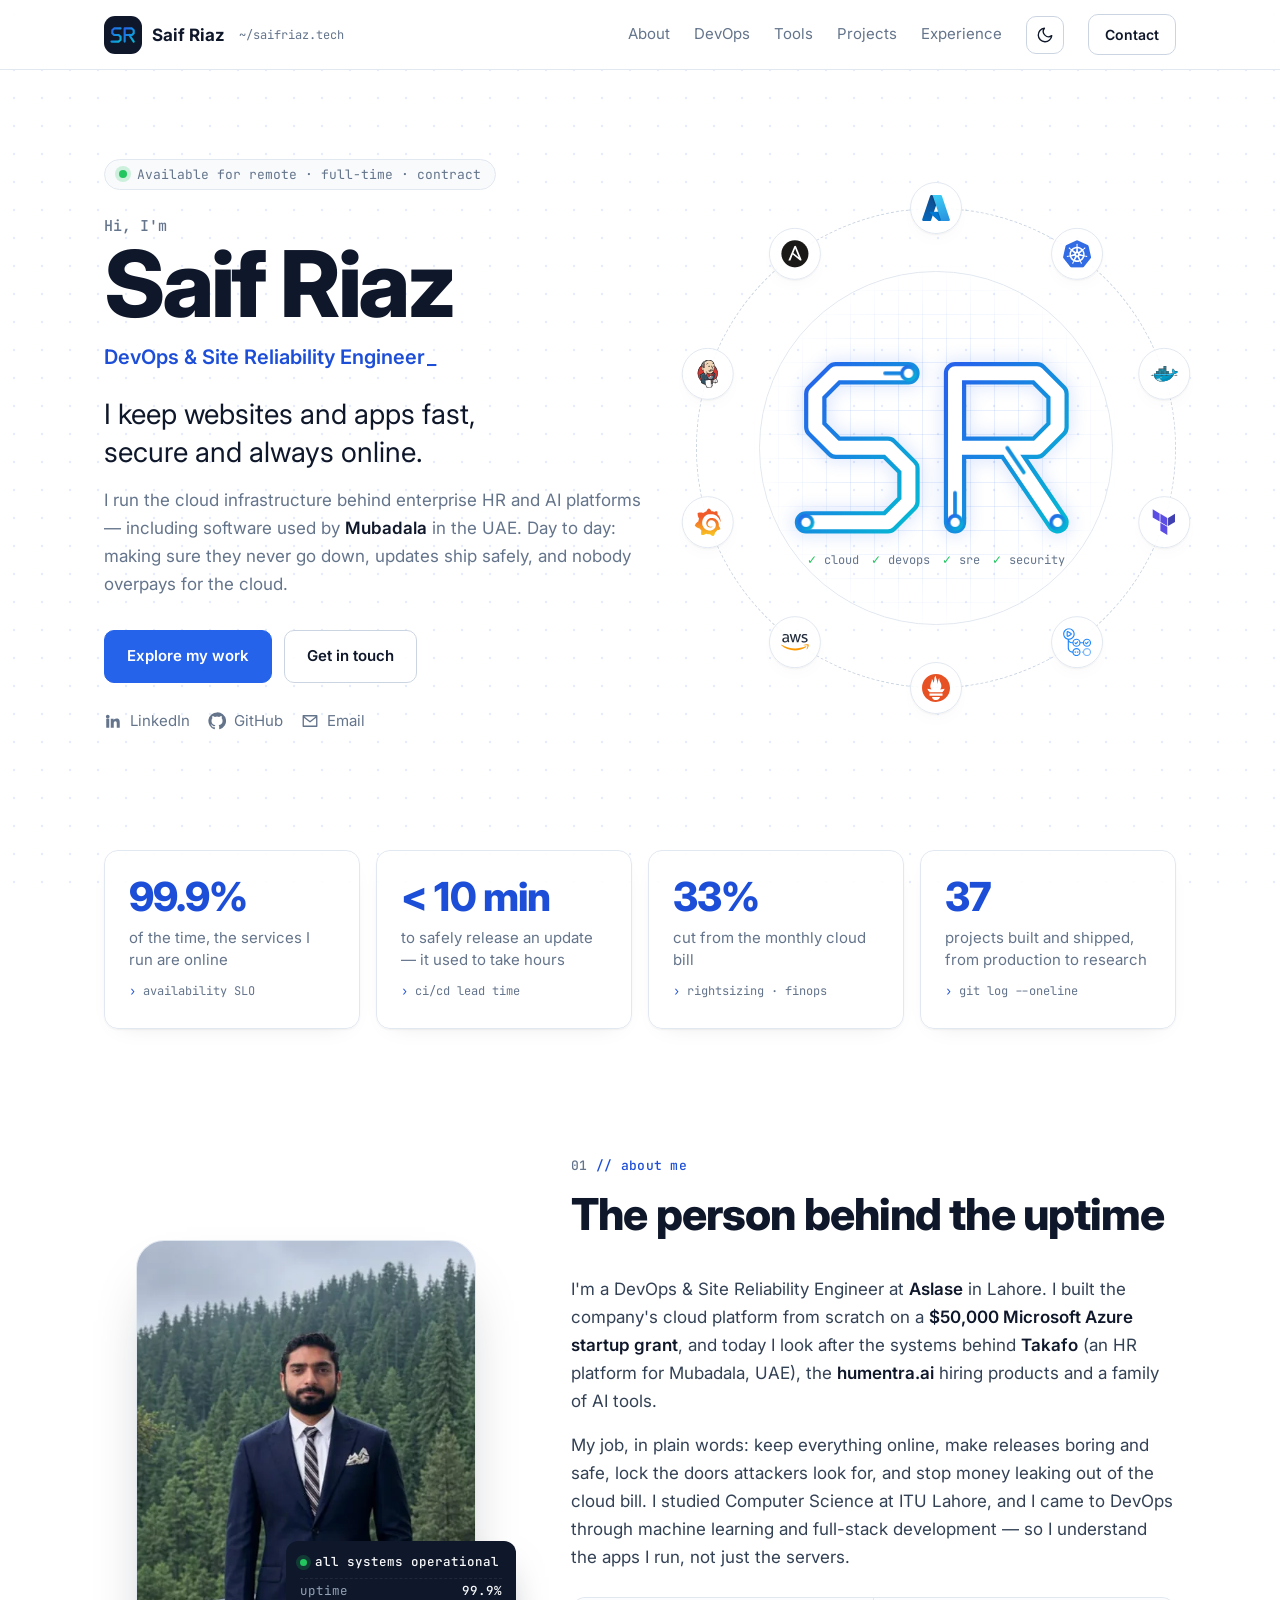
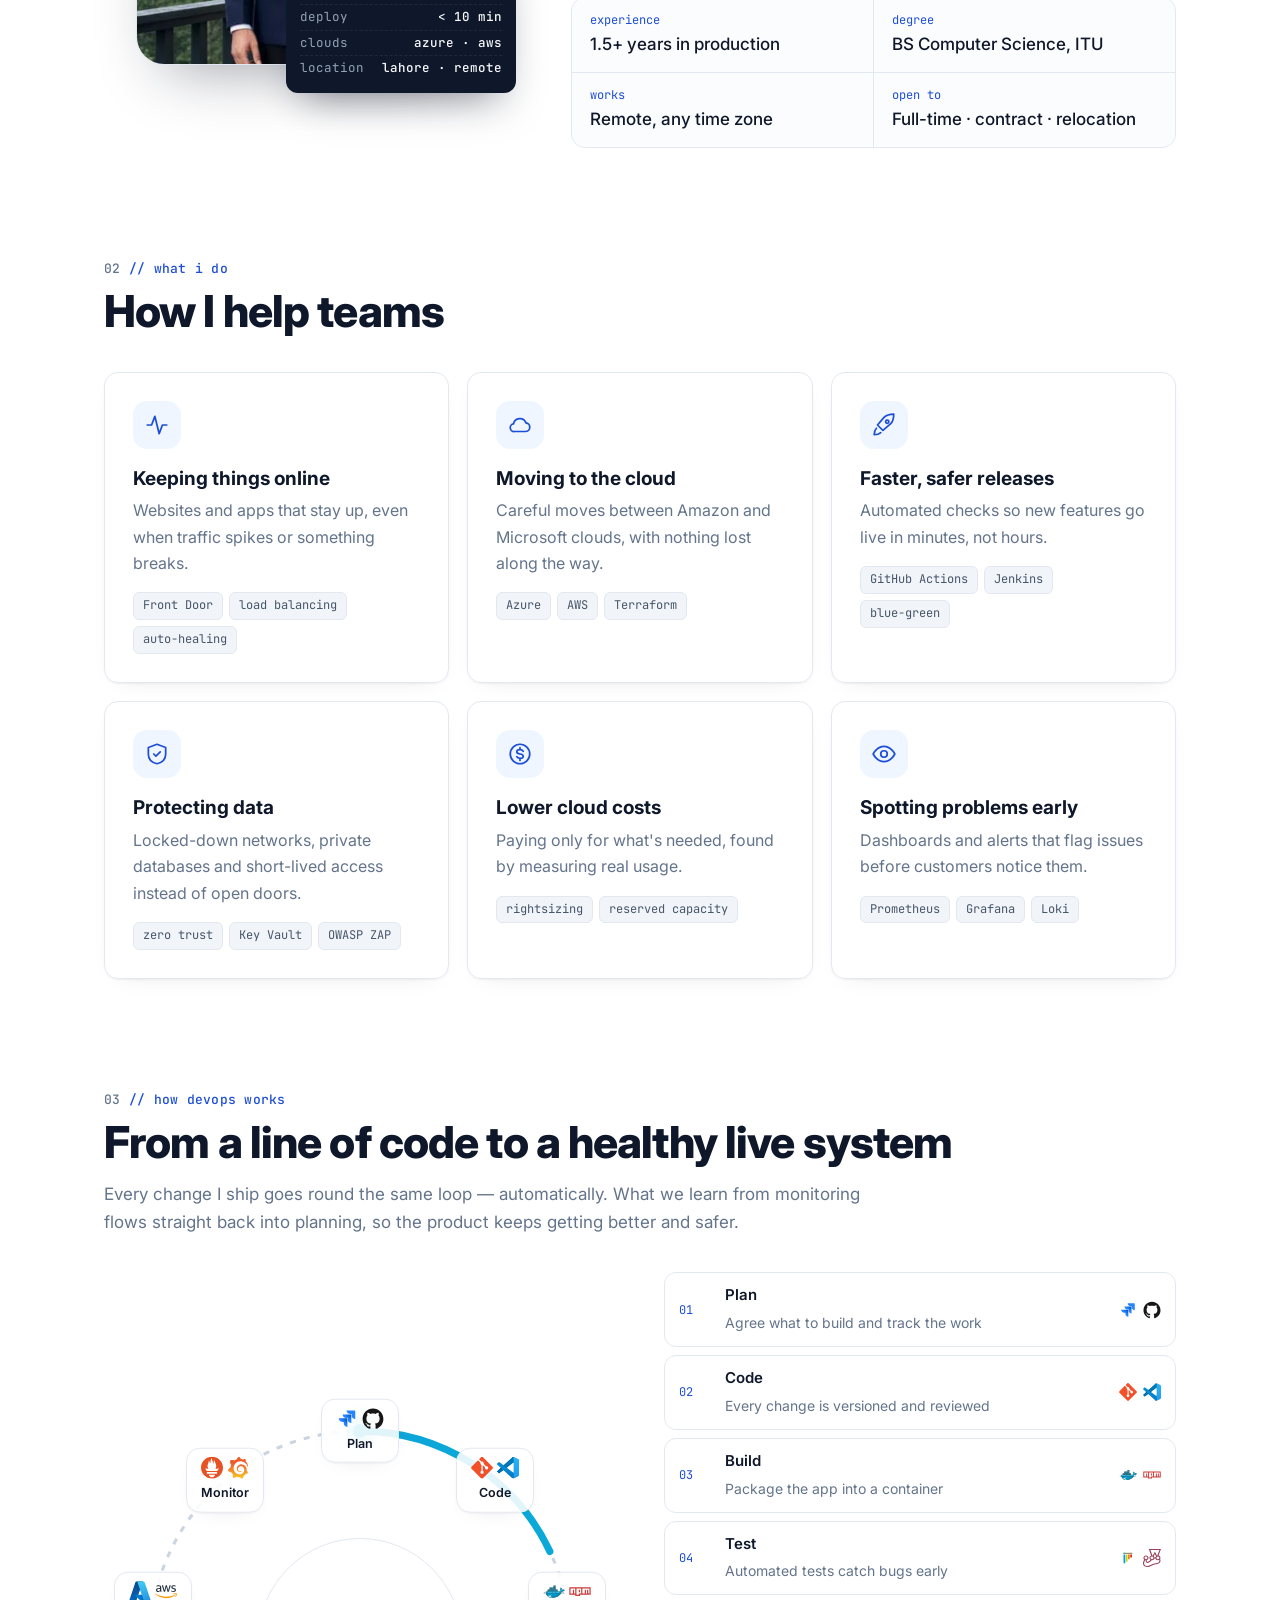
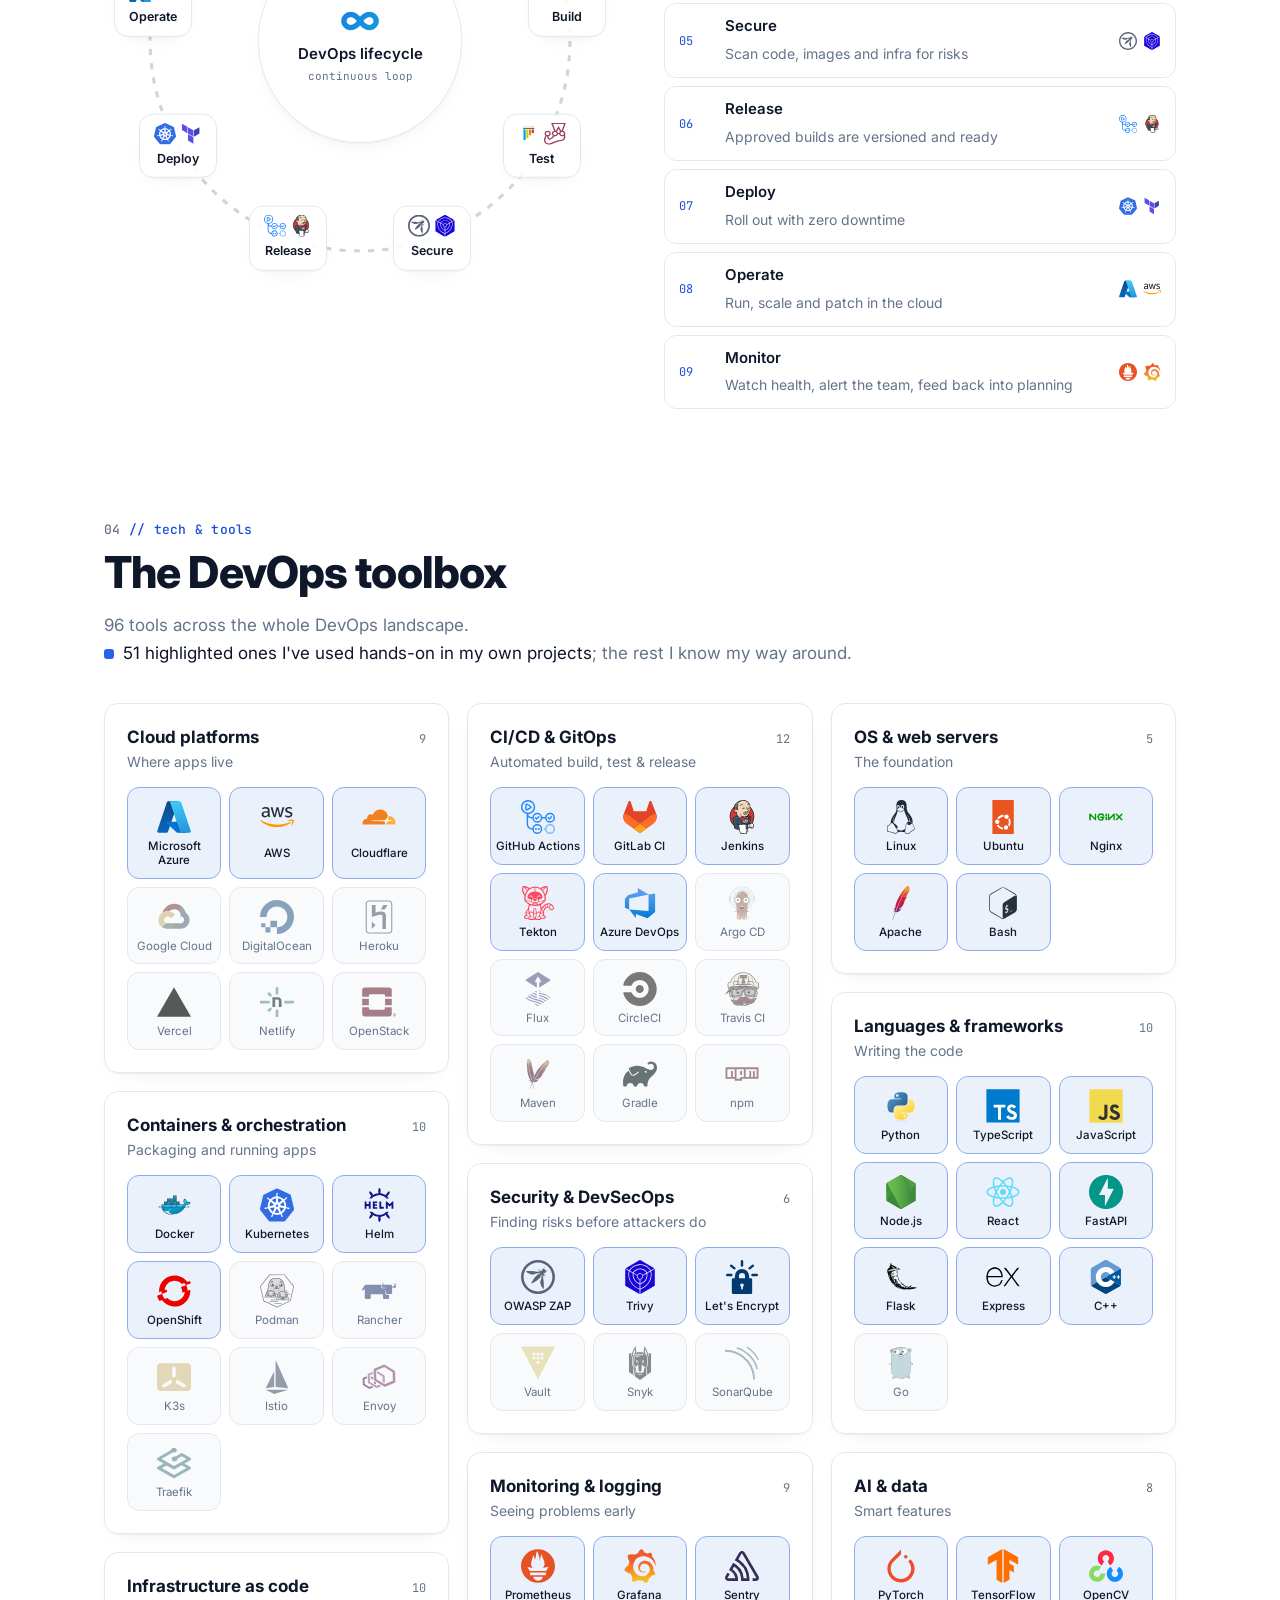
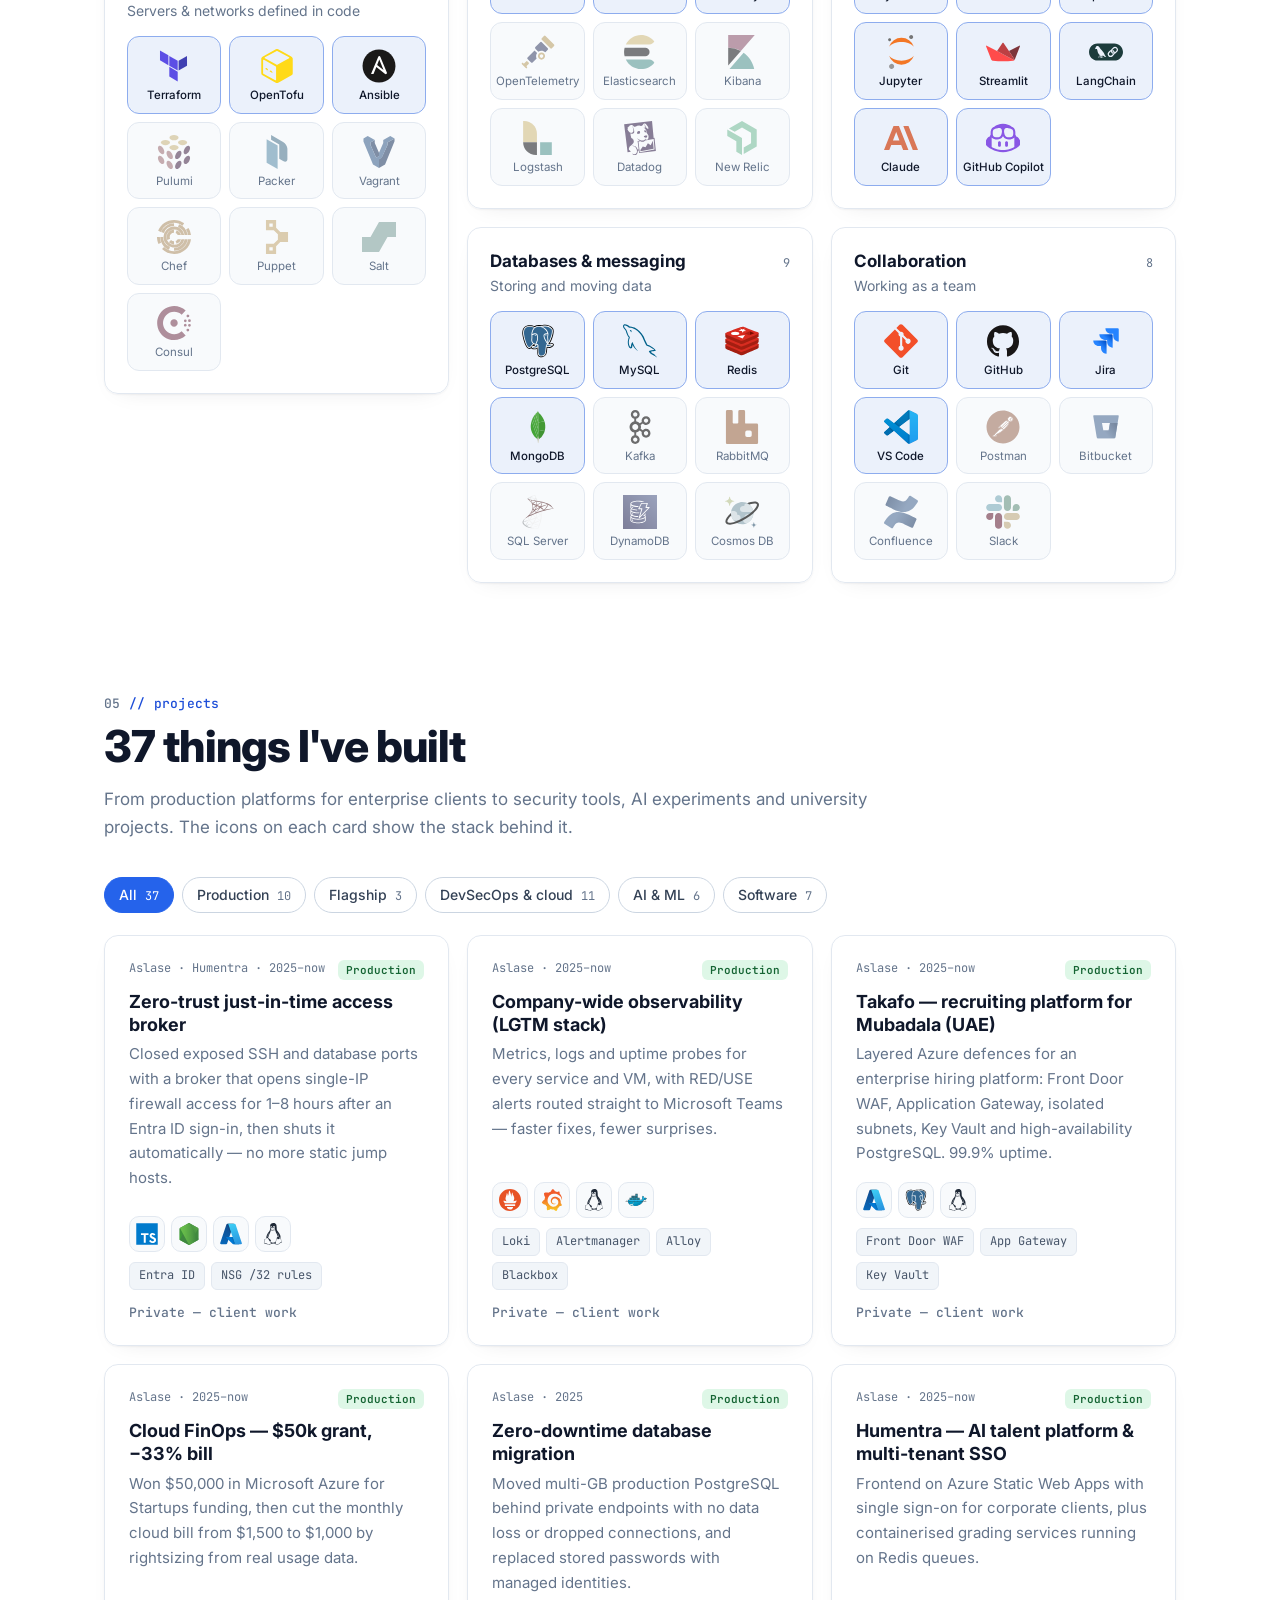
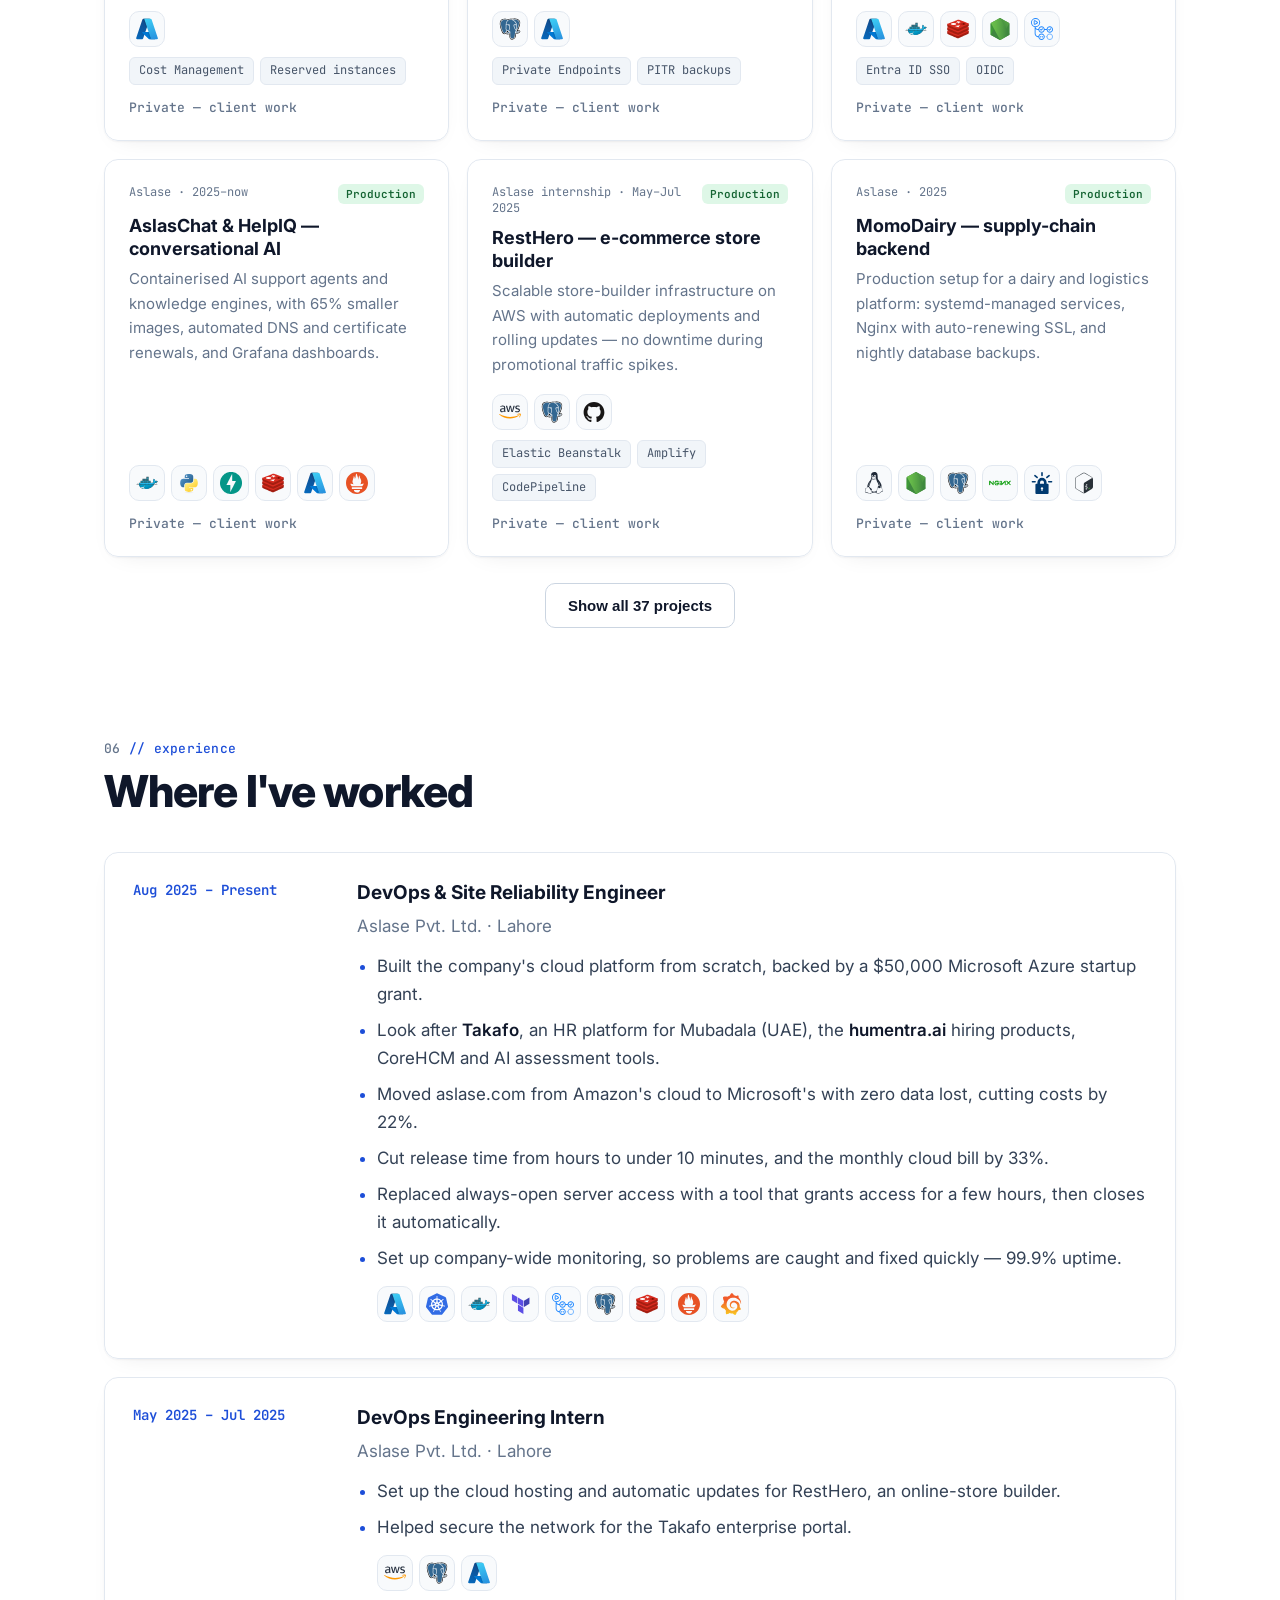
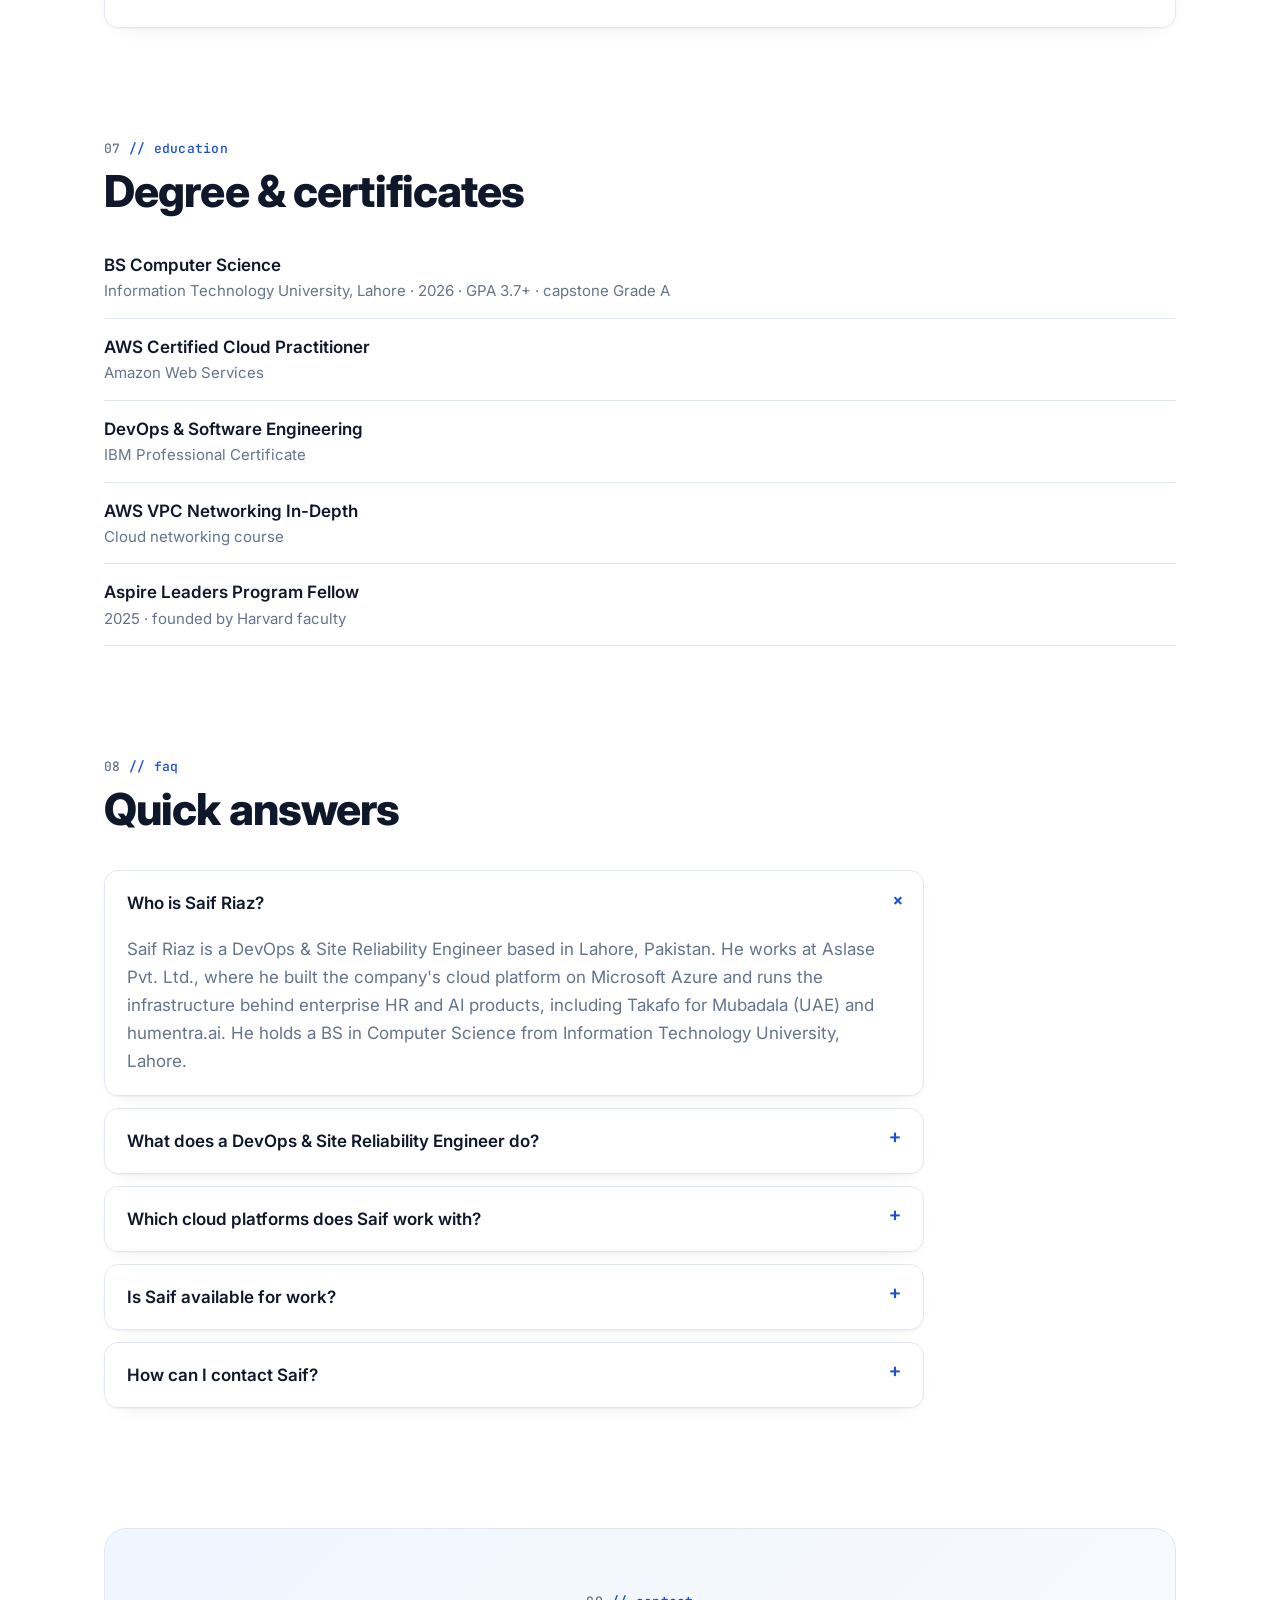
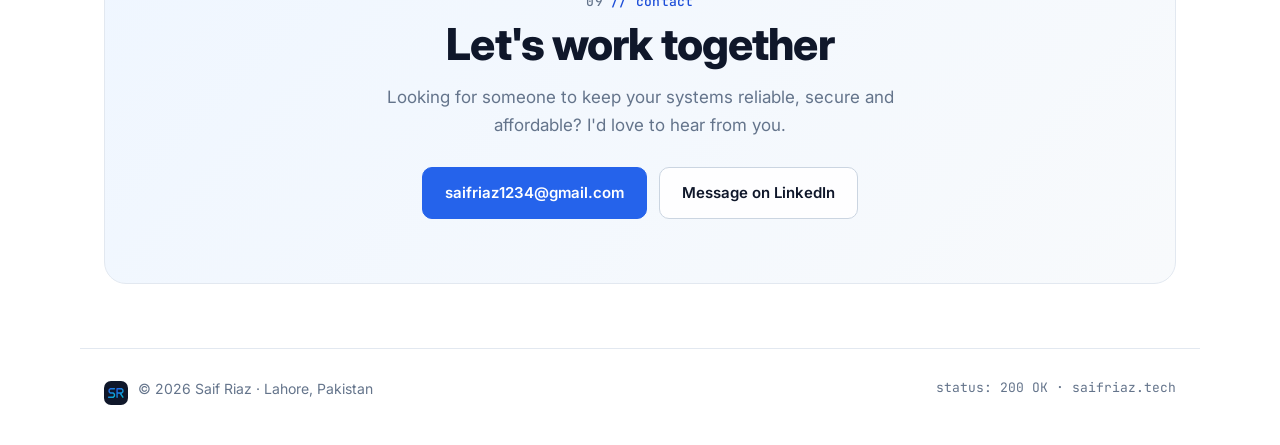
==== commit 31875b15: "Add dev.to profile to sameAs and llms.txt Co-Authored-By: Claude Opus 5.5 <noreply@anthropic.com>" ====
--- a/index.html
+++ b/index.html
@@ -28,6 +28,9 @@
   <meta name="twitter:description" content="I keep websites and apps fast, secure and always online. Azure & AWS cloud infrastructure.">
   <meta name="twitter:image" content="https://saifriaz.tech/og.png">
 
+  <link rel="icon" href="/favicon.ico" sizes="48x48">
+  <link rel="icon" href="/favicon-96.png" type="image/png" sizes="96x96">
+  <link rel="icon" href="/favicon-192.png" type="image/png" sizes="192x192">
   <link rel="icon" href="/favicon.svg" type="image/svg+xml">
   <link rel="apple-touch-icon" href="/apple-touch-icon.png">
   <link rel="manifest" href="/site.webmanifest">
@@ -50,7 +53,7 @@
     "@context": "https://schema.org",
     "@graph": [
       { "@type": "WebSite", "@id": "https://saifriaz.tech/#website", "url": "https://saifriaz.tech/", "name": "Saif Riaz", "inLanguage": "en" },
-      { "@type": "ProfilePage", "@id": "https://saifriaz.tech/#profile", "url": "https://saifriaz.tech/", "name": "Saif Riaz — DevOps & Site Reliability Engineer", "isPartOf": { "@id": "https://saifriaz.tech/#website" }, "dateModified": "2026-11-10", "mainEntity": { "@id": "https://saifriaz.tech/#person" } },
+      { "@type": "ProfilePage", "@id": "https://saifriaz.tech/#profile", "url": "https://saifriaz.tech/", "name": "Saif Riaz — DevOps & Site Reliability Engineer", "isPartOf": { "@id": "https://saifriaz.tech/#website" }, "dateModified": "2026-11-11T12:00:00+05:00", "mainEntity": { "@id": "https://saifriaz.tech/#person" } },
       {
         "@type": "Person",
         "@id": "https://saifriaz.tech/#person",
@@ -70,7 +73,7 @@
           { "@type": "EducationalOccupationalCredential", "credentialCategory": "certificate", "name": "AWS VPC Networking In-Depth" }
         ],
         "knowsAbout": ["DevOps", "Site Reliability Engineering", "Microsoft Azure", "Amazon Web Services", "Terraform", "Kubernetes", "Docker", "GitHub Actions", "Jenkins", "Ansible", "CI/CD", "Prometheus", "Grafana", "DevSecOps", "Cloud migration", "Cloud cost optimization", "Zero trust security"],
-        "sameAs": ["https://www.linkedin.com/in/saif-riaz-", "https://github.com/SaifRiaz3256"]
+        "sameAs": ["https://www.linkedin.com/in/saif-riaz-", "https://github.com/SaifRiaz3256", "https://dev.to/saifriaz3256"]
       },
       {
         "@type": "FAQPage",
--- a/styles.css
+++ b/styles.css
@@ -375,3 +375,12 @@
 .orbit .o img { width: 28px; height: 28px; padding: 0; border: 0; border-radius: 0; background: none; box-shadow: none; }
 @media (max-width: 640px) { .orbit .o img { width: 22px; height: 22px; padding: 0; } .mono-tags { display: none; } }
 @media (max-width: 640px) { .legend { white-space: normal; } }
+
+/* accessibility: lift faint text to WCAG AA contrast (>= 4.5:1) */
+.kn { opacity: 1; color: var(--muted); }
+:root { --tag-text: #475569; }
+:root[data-theme="dark"] { --tag-text: #94a3b8; }
+.tags span { color: var(--tag-text); }
+.badge { color: #166534; }
+:root[data-theme="dark"] .badge { color: #4ade80; }
+.ptab.on span { color: #fff; }
